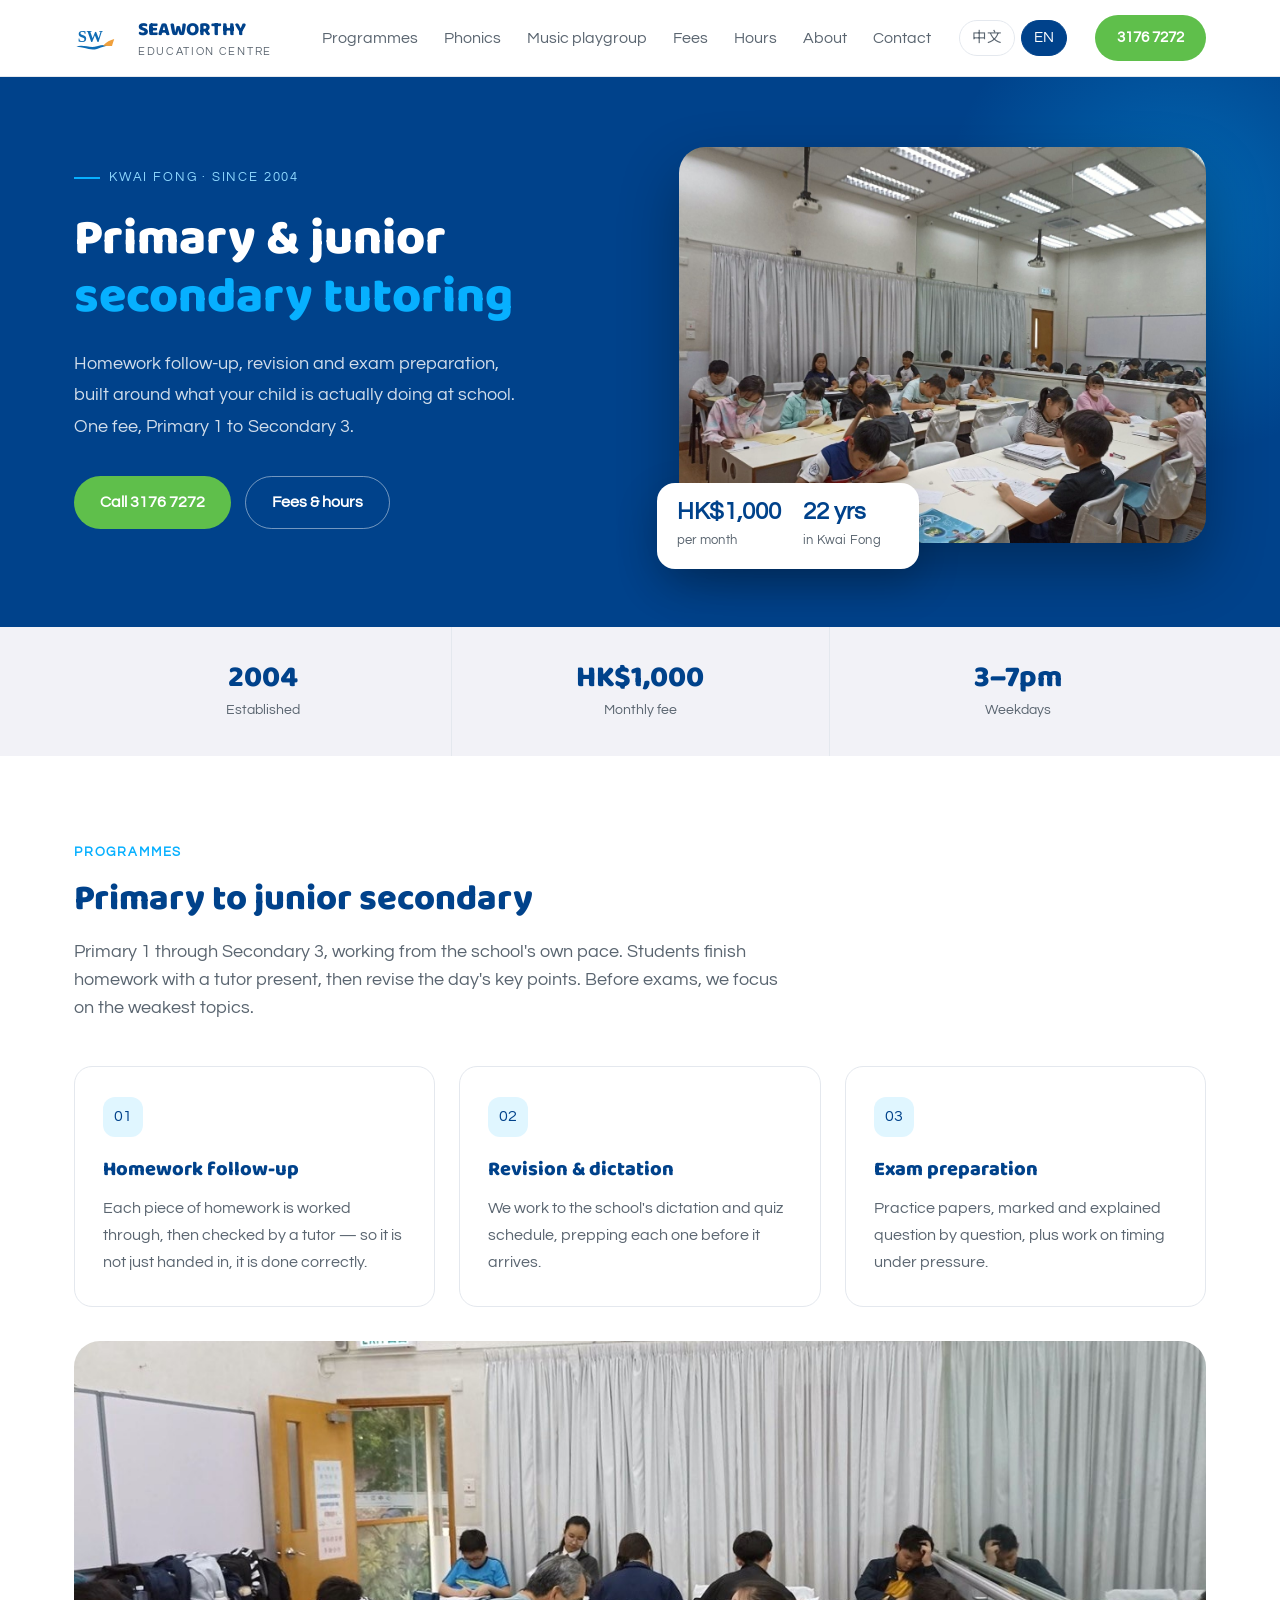
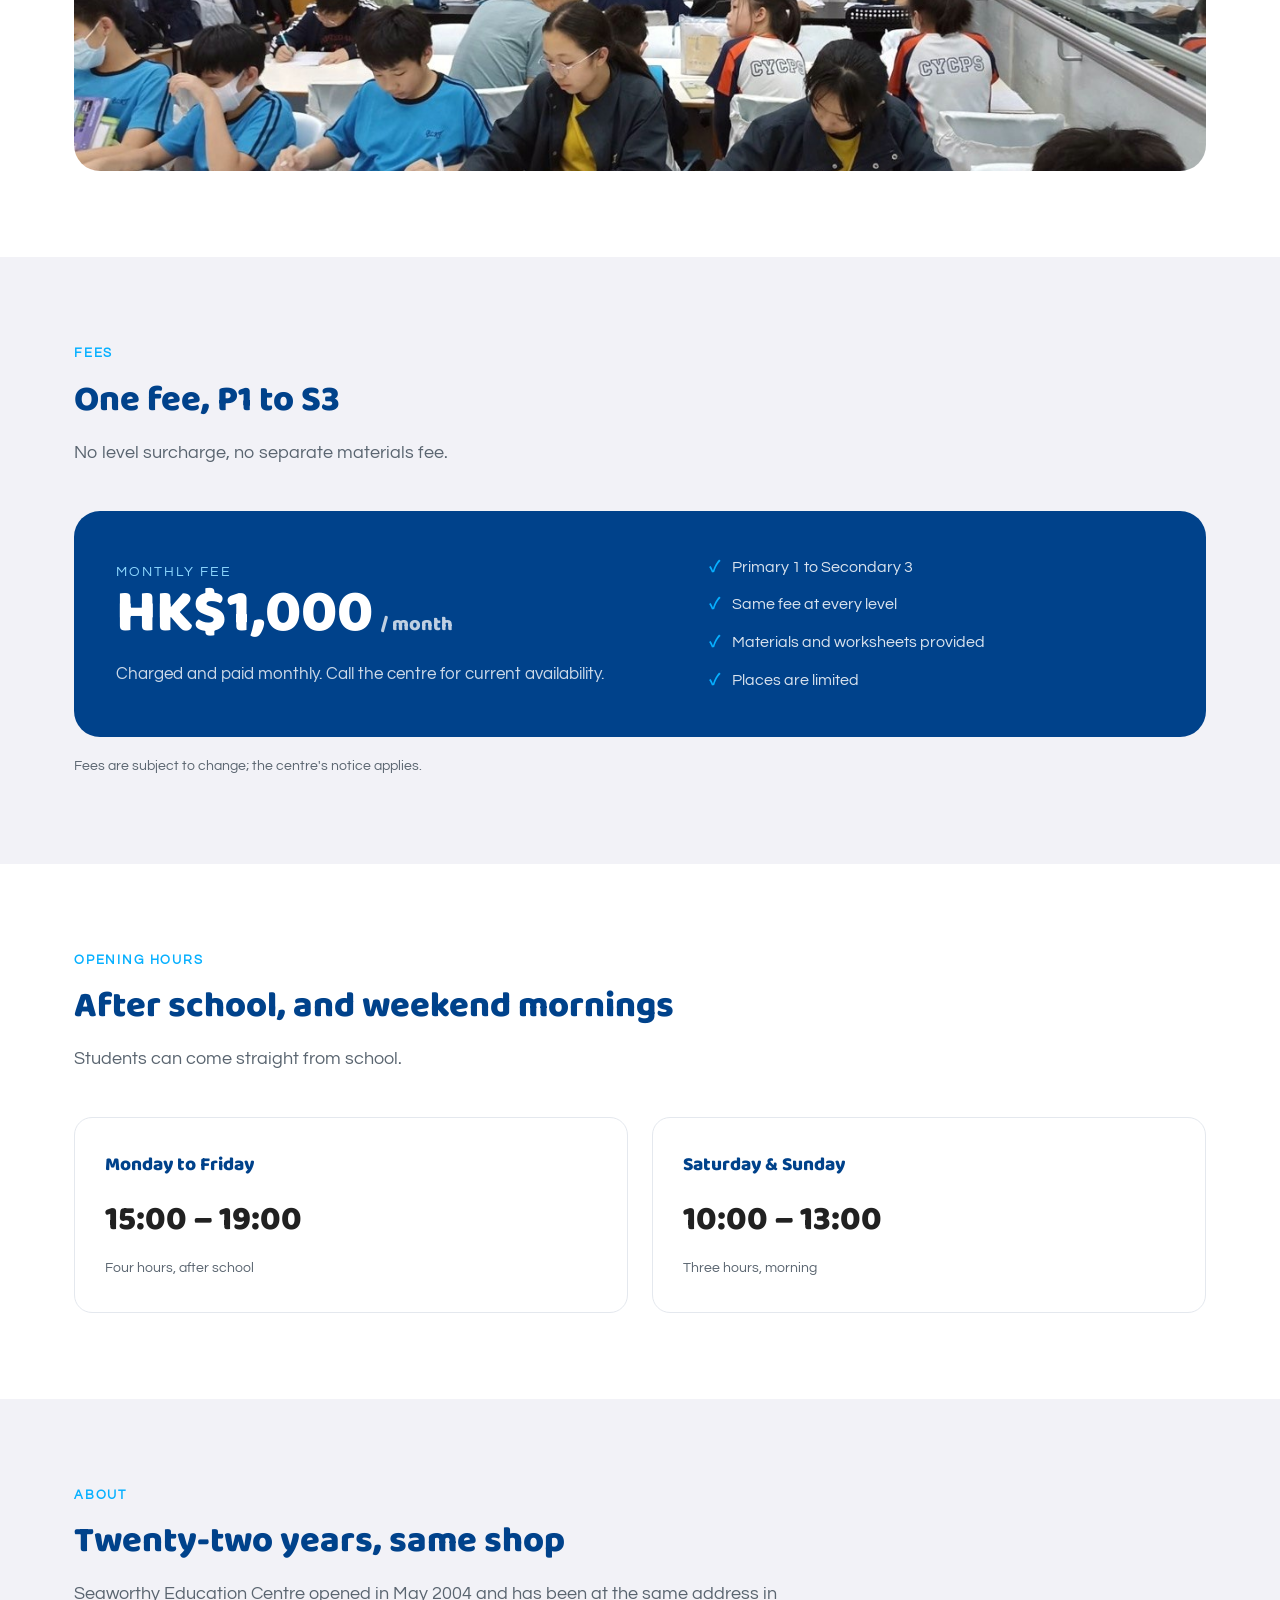
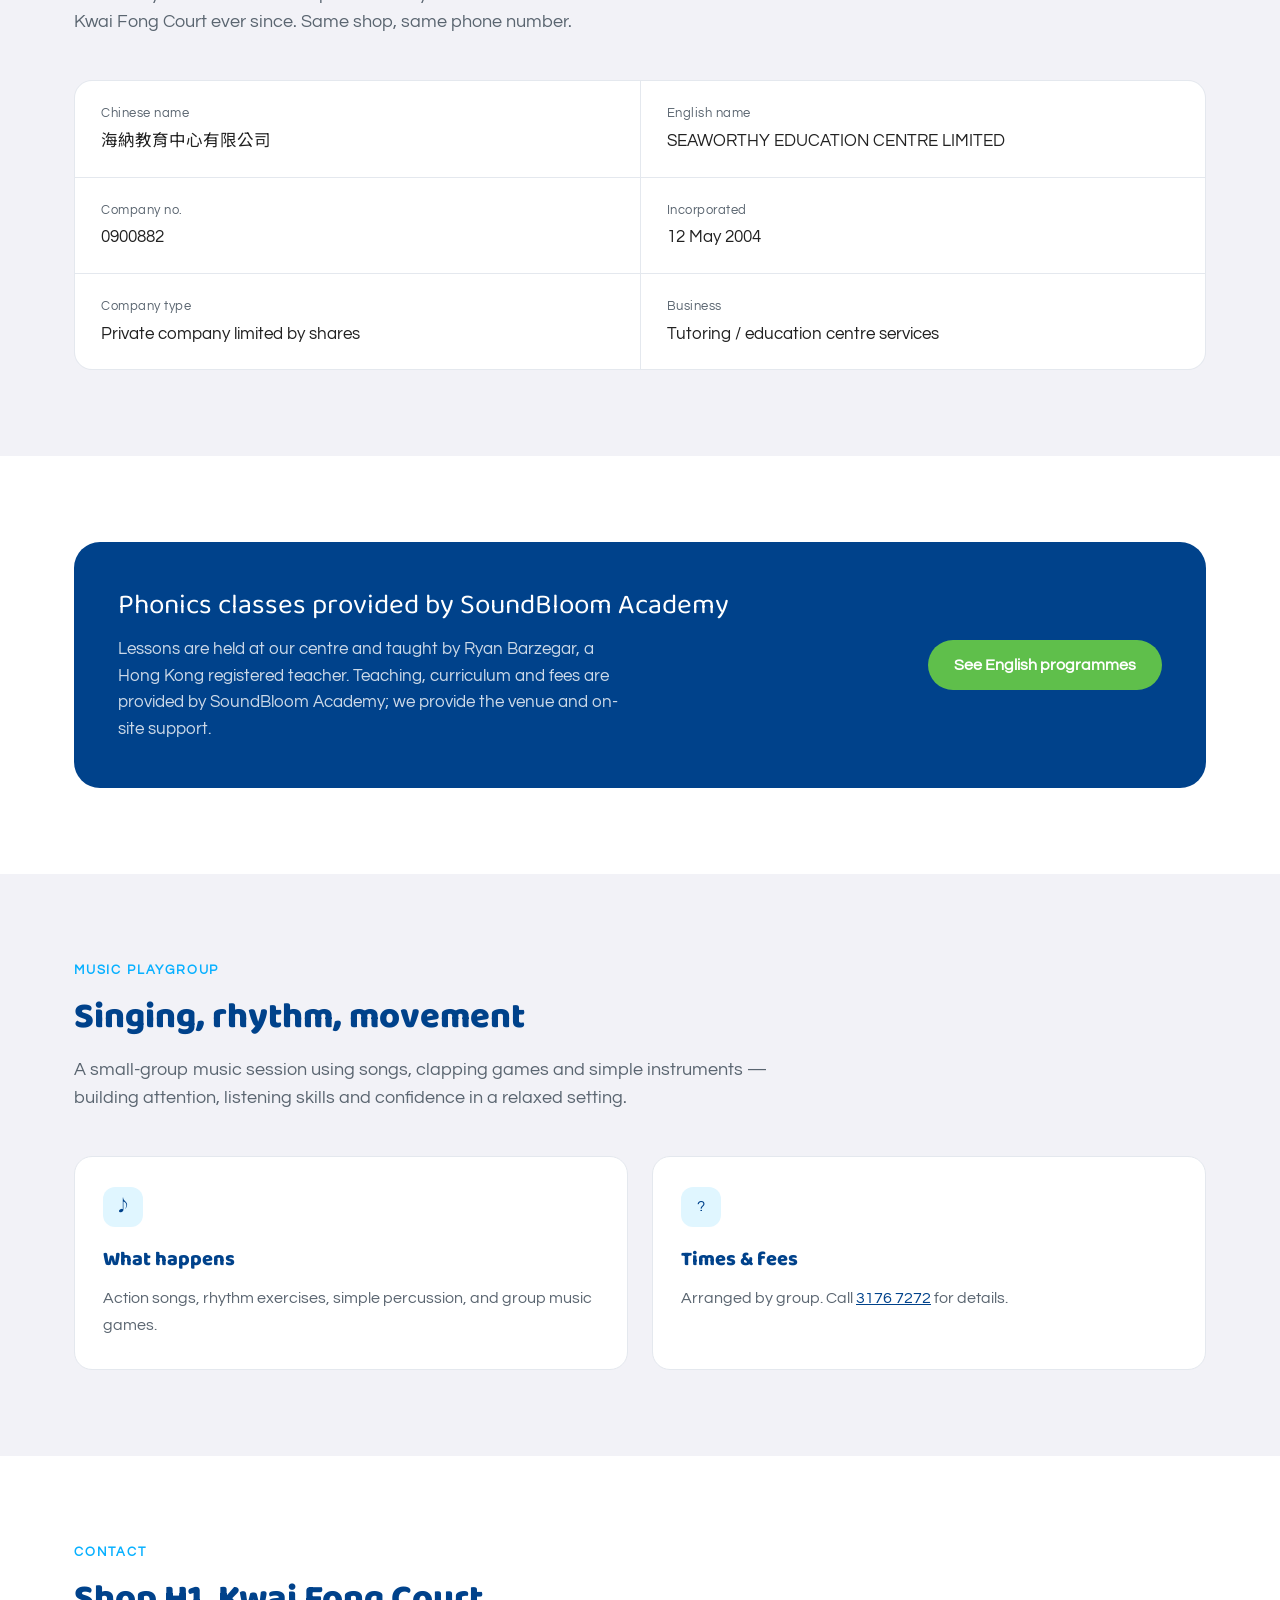
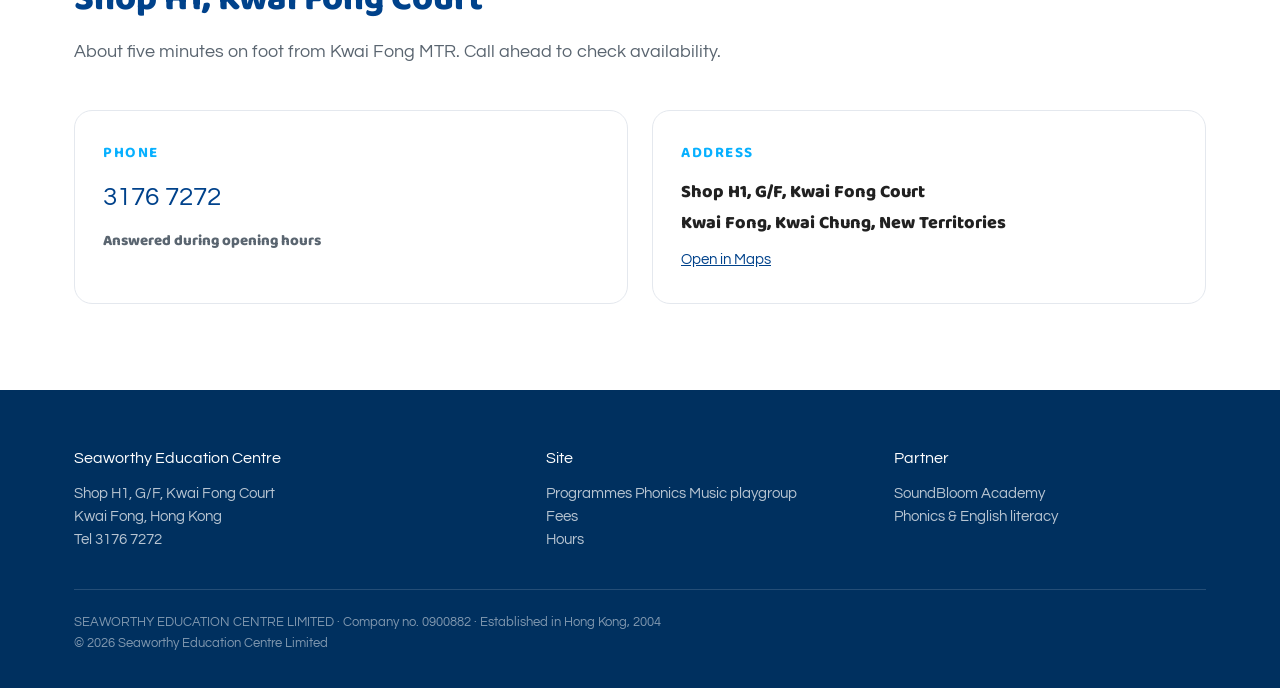
==== en/index.html @ 4f51cc04 "Add nav tabs: 英文拼音 + 音樂 Playgroup, with mobile scroll nav" ====
<!DOCTYPE html>
<html lang="en-HK">
<head>
<meta charset="utf-8">
<meta name="viewport" content="width=device-width,initial-scale=1">
<title>Seaworthy Education Centre | Primary & Junior Secondary Tutoring, Kwai Fong</title>
<meta name="description" content="Seaworthy Education Centre in Kwai Fong, established 2004. Primary to junior secondary tutoring, HK$1,000 per month. Open weekdays 3–7pm, weekends 10am–1pm. Tel 3176 7272.">
<link rel="preconnect" href="https://fonts.googleapis.com">
<link rel="preconnect" href="https://fonts.gstatic.com" crossorigin>
<link href="https://fonts.googleapis.com/css2?family=Baloo+2:wght@700;800&family=Questrial&family=Noto+Sans+TC:wght@400;500;700;900&display=swap" rel="stylesheet">
<link rel="icon" href="../assets/logo-sw.svg" type="image/svg+xml">
<link rel="stylesheet" href="../assets/style.css">
</head>
<body>

<header class="top">
  <div class="wrap">
    <a class="logo" href="index.html">
      <img class="mark-logo" src="../assets/logo-sw.svg" alt="Seaworthy SW">
      <span><b>SEAWORTHY</b><small>EDUCATION CENTRE</small></span>
    </a>
    <nav>
      <a href="#courses">Programmes</a>
      <a href="#phonics">Phonics</a>
      <a href="#music">Music playgroup</a>
      <a href="#fees">Fees</a>
      <a href="#hours">Hours</a>
      <a href="#about">About</a>
      <a href="#contact">Contact</a>
    </nav>
    <div class="lang"><a href="../index.html">中文</a><a class="on" href="index.html">EN</a></div>
    <a class="btn btn-green" href="tel:+85231767272">3176 7272</a>
  </div>
</header>

<section class="hero">
  <div class="wrap">
    <div>
      <div class="eyebrow">Kwai Fong · Since 2004</div>
      <h1>Primary &amp; junior<br><em>secondary tutoring</em></h1>
      <p class="lede">Homework follow-up, revision and exam preparation, built around what your child is actually doing at school. One fee, Primary 1 to Secondary 3.</p>
      <div class="actions">
        <a class="btn btn-green" href="tel:+85231767272">Call 3176 7272</a>
        <a class="btn btn-ghost" href="#fees">Fees &amp; hours</a>
      </div>
    </div>
    <div class="hero-media">
      <img src="../assets/classroom-hero-2026.jpg" alt="Classroom at Seaworthy Education Centre" width="2000" height="1321">
      <div class="float">
        <div><b>HK$1,000</b><span>per month</span></div>
        <div><b>22 yrs</b><span>in Kwai Fong</span></div>
      </div>
    </div>
  </div>
</section>

<div class="stats">
  <div class="wrap">
    <div class="stat"><b>2004</b><span>Established</span></div>
    <div class="stat"><b>HK$1,000</b><span>Monthly fee</span></div>
    <div class="stat"><b>3–7pm</b><span>Weekdays</span></div>
  </div>
</div>

<section id="courses">
  <div class="wrap">
    <div class="sec-head">
      <span class="kicker">Programmes</span>
      <h2>Primary to junior secondary</h2>
      <p>Primary 1 through Secondary 3, working from the school's own pace. Students finish homework with a tutor present, then revise the day's key points. Before exams, we focus on the weakest topics.</p>
    </div>
    <div class="grid-3">
      <div class="card">
        <div class="num">01</div>
        <h3>Homework follow-up</h3>
        <p>Each piece of homework is worked through, then checked by a tutor — so it is not just handed in, it is done correctly.</p>
      </div>
      <div class="card">
        <div class="num">02</div>
        <h3>Revision &amp; dictation</h3>
        <p>We work to the school's dictation and quiz schedule, prepping each one before it arrives.</p>
      </div>
      <div class="card">
        <div class="num">03</div>
        <h3>Exam preparation</h3>
        <p>Practice papers, marked and explained question by question, plus work on timing under pressure.</p>
      </div>
    </div>
    <img src="../assets/classroom-room-2026.jpg" alt="Students at work" width="1400" height="720" class="band-img">
  </div>
</section>

<section id="fees" style="background:var(--bg-soft)">
  <div class="wrap">
    <div class="sec-head">
      <span class="kicker">Fees</span>
      <h2>One fee, P1 to S3</h2>
      <p>No level surcharge, no separate materials fee.</p>
    </div>
    <div class="price-card">
      <div>
        <div style="font-size:14px;letter-spacing:.14em;text-transform:uppercase;color:#8FD9FF">Monthly fee</div>
        <div class="amount">HK$1,000<small>/ month</small></div>
        <p style="margin-top:18px;color:rgba(255,255,255,.8);font-size:16.5px">Charged and paid monthly. Call the centre for current availability.</p>
      </div>
      <ul>
        <li>Primary 1 to Secondary 3</li>
        <li>Same fee at every level</li>
        <li>Materials and worksheets provided</li>
        <li>Places are limited</li>
      </ul>
    </div>
    <p style="margin-top:18px;font-size:14px;color:var(--grey)">Fees are subject to change; the centre's notice applies.</p>
  </div>
</section>

<section id="hours">
  <div class="wrap">
    <div class="sec-head">
      <span class="kicker">Opening hours</span>
      <h2>After school, and weekend mornings</h2>
      <p>Students can come straight from school.</p>
    </div>
    <div class="grid-2">
      <div class="time-card">
        <h3>Monday to Friday</h3>
        <div class="big">15:00 – 19:00</div>
        <div class="note">Four hours, after school</div>
      </div>
      <div class="time-card">
        <h3>Saturday &amp; Sunday</h3>
        <div class="big">10:00 – 13:00</div>
        <div class="note">Three hours, morning</div>
      </div>
    </div>
  </div>
</section>

<section id="about" class="about">
  <div class="wrap">
    <div class="sec-head">
      <span class="kicker">About</span>
      <h2>Twenty-two years, same shop</h2>
      <p>Seaworthy Education Centre opened in May 2004 and has been at the same address in Kwai Fong Court ever since. Same shop, same phone number.</p>
    </div>
    <dl class="facts">
      <div class="fact"><dt>Chinese name</dt><dd>海納教育中心有限公司</dd></div>
      <div class="fact"><dt>English name</dt><dd>SEAWORTHY EDUCATION CENTRE LIMITED</dd></div>
      <div class="fact"><dt>Company no.</dt><dd>0900882</dd></div>
      <div class="fact"><dt>Incorporated</dt><dd>12 May 2004</dd></div>
      <div class="fact"><dt>Company type</dt><dd>Private company limited by shares</dd></div>
      <div class="fact"><dt>Business</dt><dd>Tutoring / education centre services</dd></div>
    </dl>
  </div>
</section>

<section id="phonics">
  <div class="wrap">
    <div class="partner">
      <div>
        <h3>Phonics classes provided by SoundBloom Academy</h3>
        <p>Lessons are held at our centre and taught by Ryan Barzegar, a Hong Kong registered teacher. Teaching, curriculum and fees are provided by SoundBloom Academy; we provide the venue and on-site support.</p>
      </div>
      <a class="btn btn-green" href="https://kamtochan22.github.io/soundbloom-site/en/" target="_blank" rel="noopener">See English programmes</a>
    </div>
  </div>
</section>

<section id="music" style="background:var(--bg-soft)">
  <div class="wrap">
    <div class="sec-head">
      <span class="kicker">Music playgroup</span>
      <h2>Singing, rhythm, movement</h2>
      <p>A small-group music session using songs, clapping games and simple instruments — building attention, listening skills and confidence in a relaxed setting.</p>
    </div>
    <div class="grid-2">
      <div class="card">
        <div class="num">♪</div>
        <h3>What happens</h3>
        <p>Action songs, rhythm exercises, simple percussion, and group music games.</p>
      </div>
      <div class="card">
        <div class="num">?</div>
        <h3>Times &amp; fees</h3>
        <p>Arranged by group. Call <a href="tel:+85231767272" style="color:var(--navy);text-decoration:underline">3176 7272</a> for details.</p>
      </div>
    </div>
  </div>
</section>

<section id="contact">
  <div class="wrap">
    <div class="sec-head">
      <span class="kicker">Contact</span>
      <h2>Shop H1, Kwai Fong Court</h2>
      <p>About five minutes on foot from Kwai Fong MTR. Call ahead to check availability.</p>
    </div>
    <div class="contact-grid">
      <div class="contact-card">
        <h3>Phone</h3>
        <a class="tel" href="tel:+85231767272">3176 7272</a>
        <p style="font-size:15px;color:var(--grey);margin-top:10px">Answered during opening hours</p>
      </div>
      <div class="contact-card">
        <h3>Address</h3>
        <p>Shop H1, G/F, Kwai Fong Court<br>Kwai Fong, Kwai Chung, New Territories</p>
        <a href="https://www.google.com/maps/search/?api=1&query=Kwai%20Fong%20Court%20Shop%20H1" target="_blank" rel="noopener" style="color:var(--navy);font-size:15px;text-decoration:underline;display:inline-block;margin-top:10px">Open in Maps</a>
      </div>
    </div>
  </div>
</section>

<footer>
  <div class="wrap">
    <div class="cols">
      <div>
        <b>Seaworthy Education Centre</b>
        Shop H1, G/F, Kwai Fong Court<br>
        Kwai Fong, Hong Kong<br>
        Tel 3176 7272
      </div>
      <div>
        <b>Site</b>
        <a href="#courses">Programmes</a>
      <a href="#phonics">Phonics</a>
      <a href="#music">Music playgroup</a><br>
        <a href="#fees">Fees</a><br>
        <a href="#hours">Hours</a>
      </div>
      <div>
        <b>Partner</b>
        <a href="https://kamtochan22.github.io/soundbloom-site/en/" target="_blank" rel="noopener">SoundBloom Academy</a><br>
        Phonics &amp; English literacy
      </div>
    </div>
    <div class="legal">
      SEAWORTHY EDUCATION CENTRE LIMITED · Company no. 0900882 · Established in Hong Kong, 2004<br>
      © 2026 Seaworthy Education Centre Limited
    </div>
  </div>
</footer>

</body>
</html>
---- assets/style.css ----
/* ===== Seaworthy Education Centre — Burlington-inspired ===== */
:root{
  --navy:#00428B;
  --navy-deep:#00305F;
  --blue:#07B0FF;
  --green:#5FBF4B;
  --green-dark:#4AA338;
  --ink:#212121;
  --grey:#5A6570;
  --line:#E4E8EE;
  --bg-soft:#F2F2F7;
  --white:#fff;
  --r:18px;
  --r-lg:26px;
  --max:1180px;
  --sans:'Questrial','Noto Sans TC',-apple-system,BlinkMacSystemFont,'PingFang HK','Microsoft JhengHei',sans-serif;
}

*{box-sizing:border-box;margin:0;padding:0}
html{scroll-behavior:smooth}
body{
  font-family:var(--sans);color:var(--ink);background:var(--white);
  -webkit-font-smoothing:antialiased;line-height:1.6;font-size:17px;
}
img{max-width:100%;height:auto;display:block}
a{color:inherit;text-decoration:none}
.wrap{max-width:var(--max);margin:0 auto;padding:0 24px}

/* ---------- header ---------- */
.top{
  position:sticky;top:0;z-index:50;background:rgba(255,255,255,.94);
  backdrop-filter:blur(10px);border-bottom:1px solid var(--line);
}
.top .wrap{display:flex;align-items:center;gap:28px;height:76px}
.logo{display:flex;align-items:center;gap:11px;font-weight:400;letter-spacing:.02em}
.logo .mark{
  width:38px;height:38px;border-radius:11px;background:var(--navy);color:#fff;
  display:grid;place-items:center;font-family:'Noto Sans TC',sans-serif;font-weight:700;font-size:20px;
}
.logo b{font-size:19px;font-family:'Questrial',sans-serif;letter-spacing:.06em;color:var(--navy);font-weight:400}
.logo small{display:block;font-size:10.5px;letter-spacing:.16em;color:var(--grey);margin-top:-2px}
nav{margin-left:auto;display:flex;gap:26px;font-size:15.5px;color:var(--grey)}
nav a:hover{color:var(--navy)}
.btn{
  display:inline-flex;align-items:center;justify-content:center;gap:9px;
  padding:13px 26px;border-radius:100px;font-size:15.5px;font-weight:700;
  border:0;cursor:pointer;transition:.18s;
}
.btn-green{background:var(--green);color:#fff}
.btn-green:hover{background:var(--green-dark)}
.btn-navy{background:var(--navy);color:#fff}
.btn-navy:hover{background:var(--navy-deep)}
.btn-ghost{background:transparent;color:#fff;border:1.5px solid rgba(255,255,255,.45)}
.btn-ghost:hover{background:rgba(255,255,255,.12)}
.top .btn{padding:11px 22px;font-size:15px}

/* ---------- hero ---------- */
.hero{background:var(--navy);color:#fff;padding:70px 0 84px;position:relative;overflow:hidden}
.hero::after{
  content:"";position:absolute;right:-160px;top:-120px;width:520px;height:520px;border-radius:50%;
  background:radial-gradient(circle,rgba(7,176,255,.35),transparent 65%);
}
.hero .wrap{display:grid;grid-template-columns:1.02fr .98fr;gap:56px;align-items:center;position:relative;z-index:1}
.eyebrow{
  display:inline-flex;align-items:center;gap:9px;font-size:13px;letter-spacing:.14em;
  text-transform:uppercase;color:#8FD9FF;margin-bottom:22px;
}
.eyebrow::before{content:"";width:26px;height:2px;background:var(--blue)}
.hero h1{font-size:52px;line-height:1.14;font-weight:400;letter-spacing:.01em}
.hero h1 em{font-style:normal;color:var(--blue)}
.hero p.lede{margin-top:22px;font-size:18px;line-height:1.75;color:rgba(255,255,255,.82);max-width:46ch}
.hero .actions{display:flex;gap:14px;margin-top:34px;flex-wrap:wrap}
.hero-media{position:relative}
.hero-media img{border-radius:var(--r-lg);box-shadow:0 26px 60px rgba(0,0,0,.32)}
.float{
  position:absolute;left:-22px;bottom:-26px;background:#fff;color:var(--ink);
  border-radius:var(--r);padding:16px 20px;box-shadow:0 16px 40px rgba(0,0,0,.22);
  display:flex;gap:22px;
}
.float div{min-width:96px}
.float b{display:block;font-size:24px;color:var(--navy);line-height:1.1}
.float span{font-size:12.5px;color:var(--grey);letter-spacing:.02em}

/* ---------- stats ---------- */
.stats{background:var(--bg-soft)}
.stats .wrap{display:grid;grid-template-columns:repeat(3,1fr);gap:0;background:transparent}
.stat{background:transparent;padding:34px 26px;text-align:center;border-left:1px solid var(--line)}
.stat:first-child{border-left:0}
.stat b{display:block;font-size:30px;color:var(--navy);line-height:1.15}
.stat span{display:block;font-size:14px;color:var(--grey);margin-top:4px}

/* ---------- sections ---------- */
section{padding:86px 0}
.sec-head{max-width:720px;margin-bottom:44px}
.sec-head .kicker{
  font-size:13px;letter-spacing:.14em;text-transform:uppercase;color:var(--blue);
  display:block;margin-bottom:14px;font-weight:700;
}
.sec-head h2{font-size:38px;line-height:1.2;font-weight:400;color:var(--navy);letter-spacing:.01em}
.sec-head p{margin-top:16px;color:var(--grey);font-size:17.5px}

.grid-3{display:grid;grid-template-columns:repeat(3,1fr);gap:24px}
.grid-2{display:grid;grid-template-columns:repeat(2,1fr);gap:24px}
.card{
  background:#fff;border:1px solid var(--line);border-radius:var(--r);padding:30px 28px;
  transition:.2s;
}
.card:hover{box-shadow:0 16px 40px rgba(0,66,139,.09);transform:translateY(-2px)}
.card h3{font-size:20px;color:var(--navy);font-weight:400;margin-bottom:10px}
.card p{color:var(--grey);font-size:16px;line-height:1.7}
.card .num{
  width:40px;height:40px;border-radius:12px;background:rgba(7,176,255,.12);color:var(--navy);
  display:grid;place-items:center;font-size:16px;margin-bottom:16px;
}

/* pricing */
.price-card{
  background:var(--navy);color:#fff;border-radius:var(--r-lg);padding:44px 42px;
  display:grid;grid-template-columns:1.1fr .9fr;gap:36px;align-items:center;
}
.price-card .amount{font-size:64px;line-height:1;color:#fff}
.price-card .amount small{font-size:20px;opacity:.75;margin-left:8px}
.price-card ul{list-style:none;display:grid;gap:12px;font-size:16px;color:rgba(255,255,255,.86)}
.price-card li{display:flex;gap:11px;align-items:flex-start}
.price-card li::before{content:"✓";color:var(--blue);font-weight:700}

/* timetable */
.time-card{background:#fff;border:1px solid var(--line);border-radius:var(--r);padding:32px 30px}
.time-card h3{font-size:19px;color:var(--navy);font-weight:400;margin-bottom:6px}
.time-card .big{font-size:34px;color:var(--ink);margin-top:12px;letter-spacing:.01em}
.time-card .note{font-size:14px;color:var(--grey);margin-top:10px}

/* about */
.about{background:var(--bg-soft)}
.facts{display:grid;grid-template-columns:repeat(2,1fr);gap:1px;background:var(--line);border:1px solid var(--line);border-radius:var(--r);overflow:hidden;margin-top:34px}
.fact{background:#fff;padding:22px 26px}
.fact dt{font-size:13px;color:var(--grey);letter-spacing:.04em}
.fact dd{font-size:16.5px;color:var(--ink);margin-top:4px}

/* partner */
.partner{background:var(--navy);color:#fff;border-radius:var(--r-lg);padding:46px 44px;display:grid;grid-template-columns:1fr auto;gap:32px;align-items:center}
.partner h3{font-size:28px;font-weight:400;line-height:1.3}
.partner p{margin-top:12px;color:rgba(255,255,255,.8);max-width:56ch;font-size:16.5px}

/* contact */
.contact-grid{display:grid;grid-template-columns:1fr 1fr;gap:24px;margin-top:36px}
.contact-card{border:1px solid var(--line);border-radius:var(--r);padding:30px 28px}
.contact-card h3{font-size:15px;letter-spacing:.1em;text-transform:uppercase;color:var(--blue);margin-bottom:12px;font-weight:700}
.contact-card p{font-size:18px;line-height:1.7}
.contact-card a.tel{font-size:26px;color:var(--navy)}

/* footer */
footer{background:var(--navy-deep);color:rgba(255,255,255,.72);padding:56px 0 34px;font-size:14.5px}
footer .cols{display:grid;grid-template-columns:1.4fr 1fr 1fr;gap:36px}
footer b{display:block;color:#fff;font-weight:400;font-size:16px;margin-bottom:10px}
footer a:hover{color:#fff}
footer .legal{margin-top:38px;padding-top:22px;border-top:1px solid rgba(255,255,255,.14);font-size:13px;color:rgba(255,255,255,.5)}

/* lang switch */
.lang{display:flex;gap:6px;align-items:center;font-size:14.5px;color:var(--grey)}
.lang a{padding:5px 12px;border-radius:100px;border:1px solid var(--line)}
.lang a.on{background:var(--navy);color:#fff;border-color:var(--navy)}

/* ---------- responsive ---------- */
@media(max-width:960px){
  .hero{padding:46px 0 44px}
  .hero .wrap{grid-template-columns:1fr;gap:36px}
  .hero h1{font-size:40px}
  .grid-3,.grid-2,.contact-grid{grid-template-columns:1fr}
  .price-card{grid-template-columns:1fr;padding:34px 28px}
  .stats .wrap{grid-template-columns:1fr}
  .partner{grid-template-columns:1fr}
  footer .cols{grid-template-columns:1fr}
  nav{display:flex;order:5;margin-left:0;width:100%;overflow-x:auto;gap:18px;font-size:14.5px;padding:2px 0 8px;scrollbar-width:none}
  nav::-webkit-scrollbar{display:none}
  nav a{white-space:nowrap}
  .top .wrap{height:auto;padding:14px 24px;gap:12px;flex-wrap:wrap}
  .float{position:static;margin-top:16px;justify-content:space-around}
  section{padding:58px 0}
  .sec-head h2{font-size:30px}
  .price-card .amount{font-size:48px}
}

.band-img{width:100%;height:clamp(240px,36vw,430px);object-fit:cover;border-radius:26px;margin-top:34px}

/* Chinese headings: same stack as the SoundBloom Chinese site */
h1,h2,h3,.sec-head h2,.card h3,.time-card h3,.band b,
.hero h1,.stat b,.price-card .amount,.time-card .big,.contact-card p,.logo b{
  font-family:'Baloo 2','Noto Sans TC',sans-serif;
  font-weight:800;
  letter-spacing:0;
}
.hero h1{font-size:50px;line-height:1.16}
.sec-head h2{font-size:36px;line-height:1.25}
.price-card .amount{font-size:60px}

/* SW mark */
.mark-logo{width:52px;height:auto;display:block;transform:translateY(1px)}
.logo{gap:12px}
@media(max-width:960px){.mark-logo{width:40px}}

section[id]{scroll-margin-top:92px}
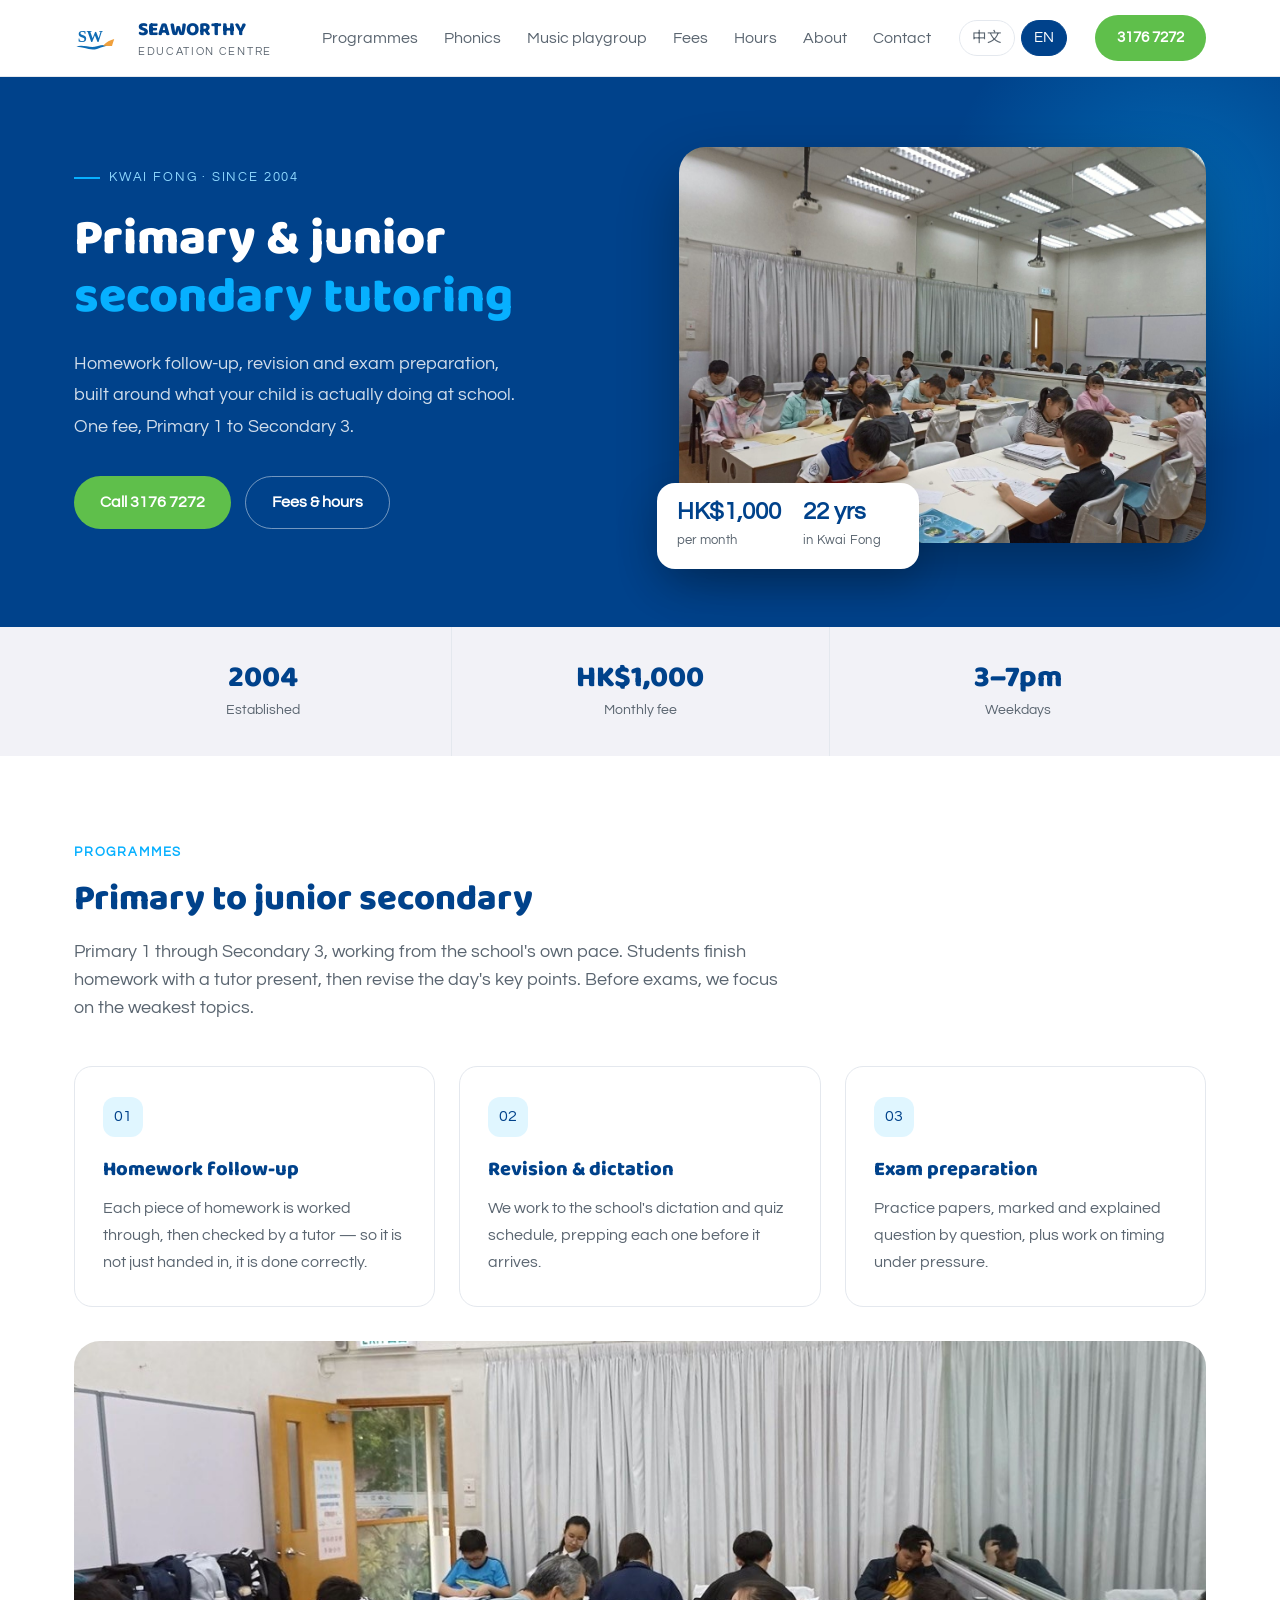
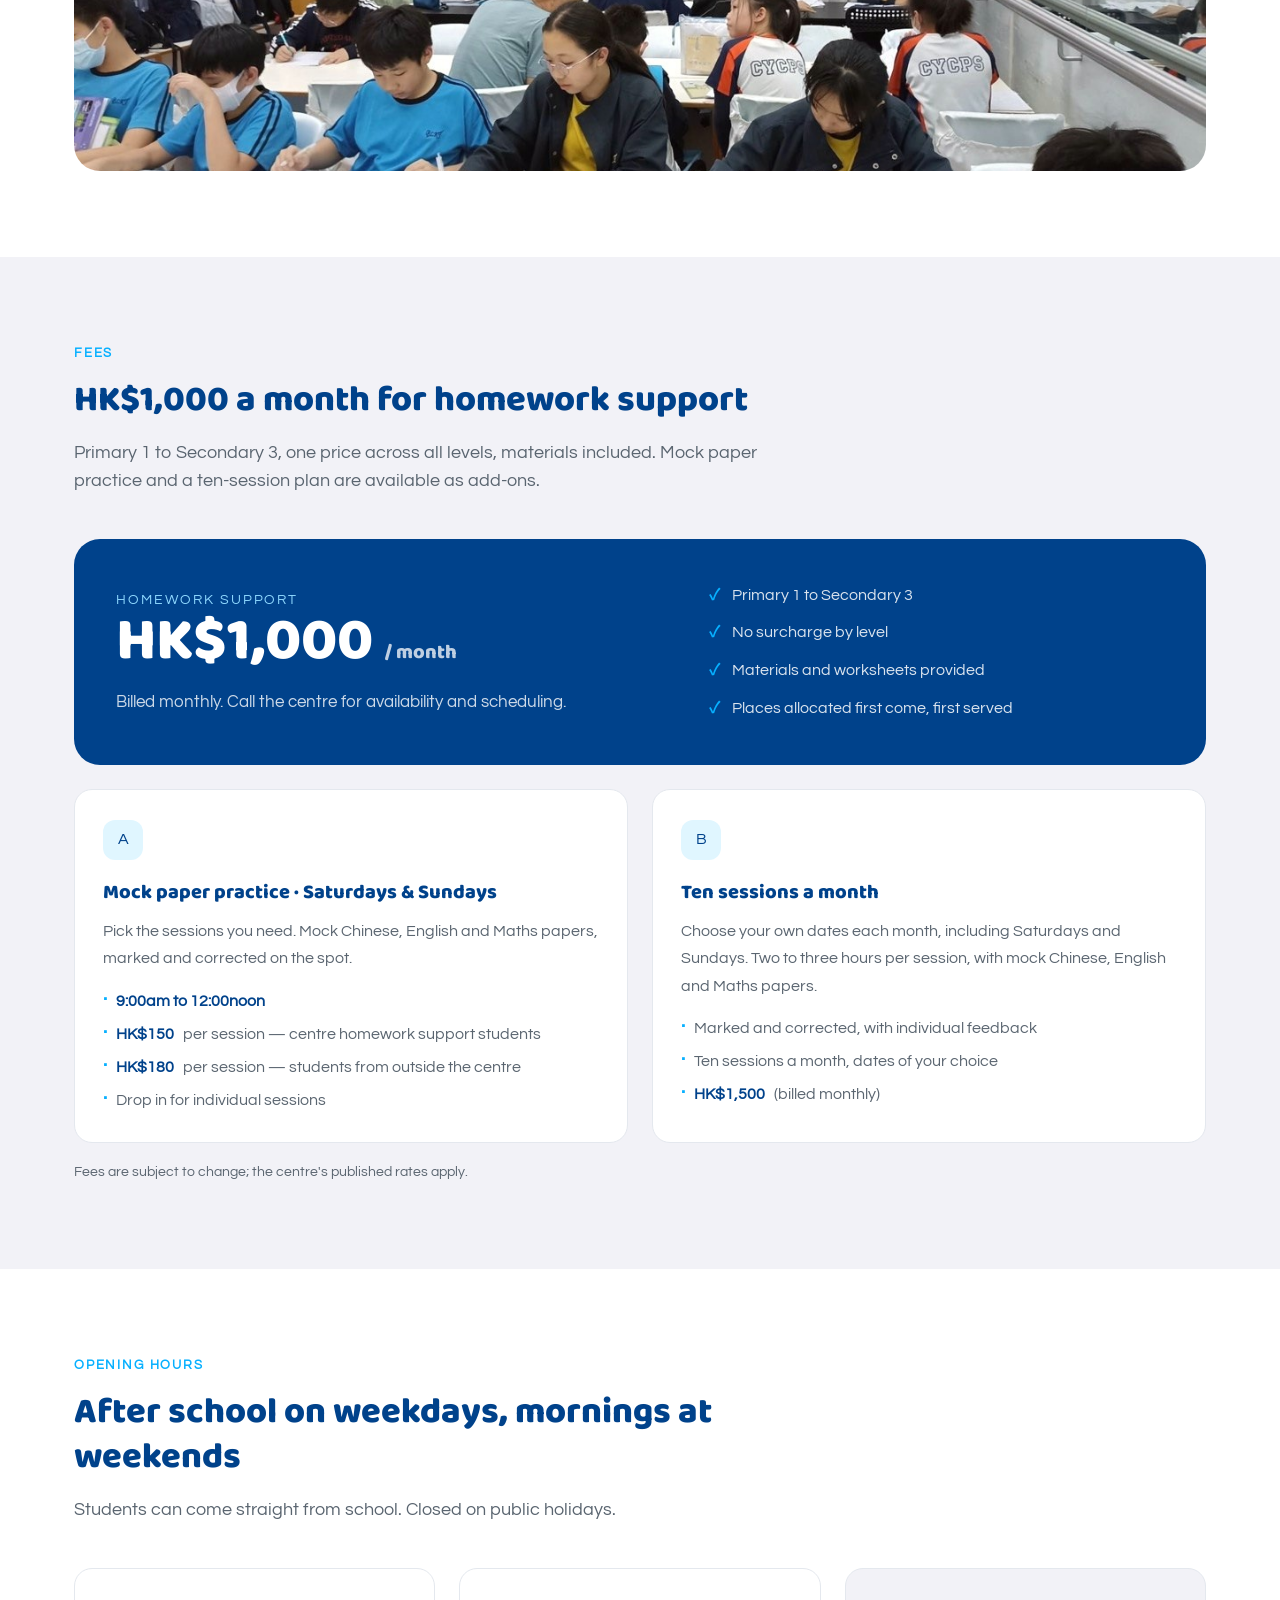
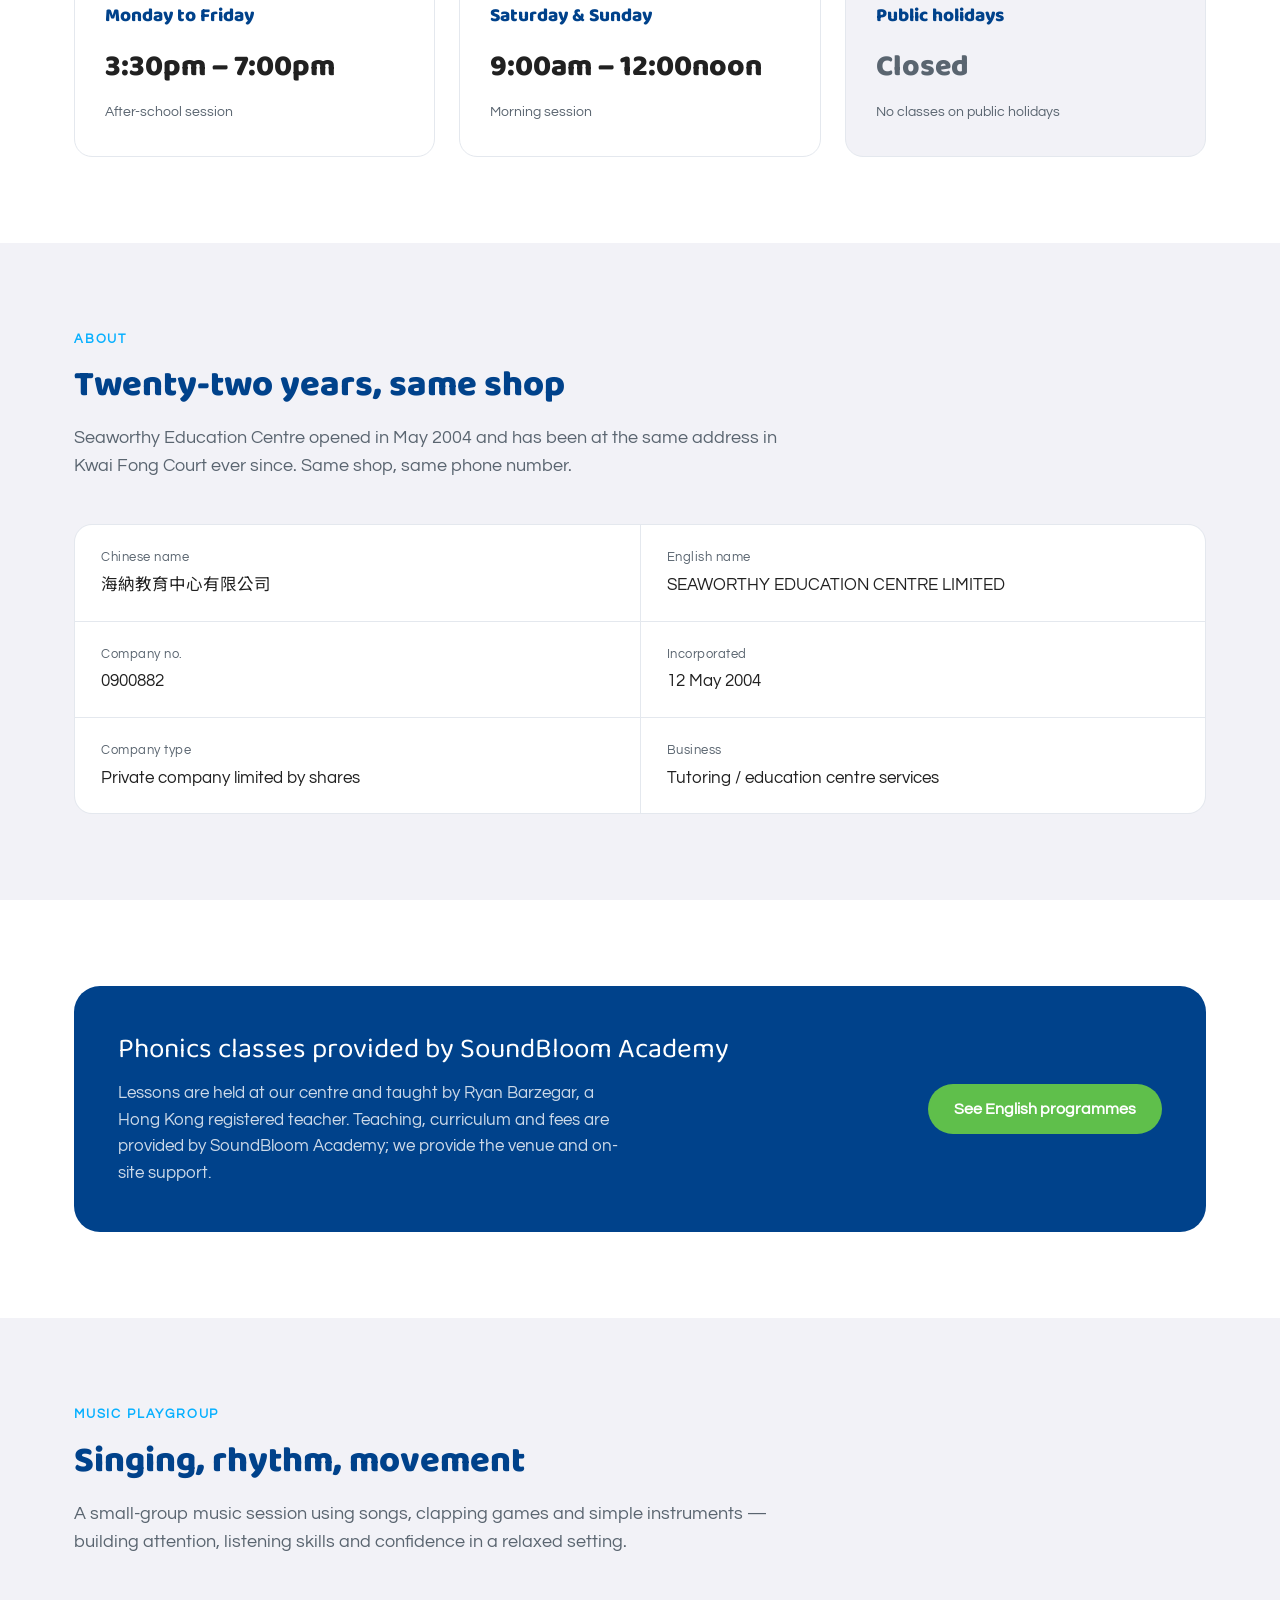
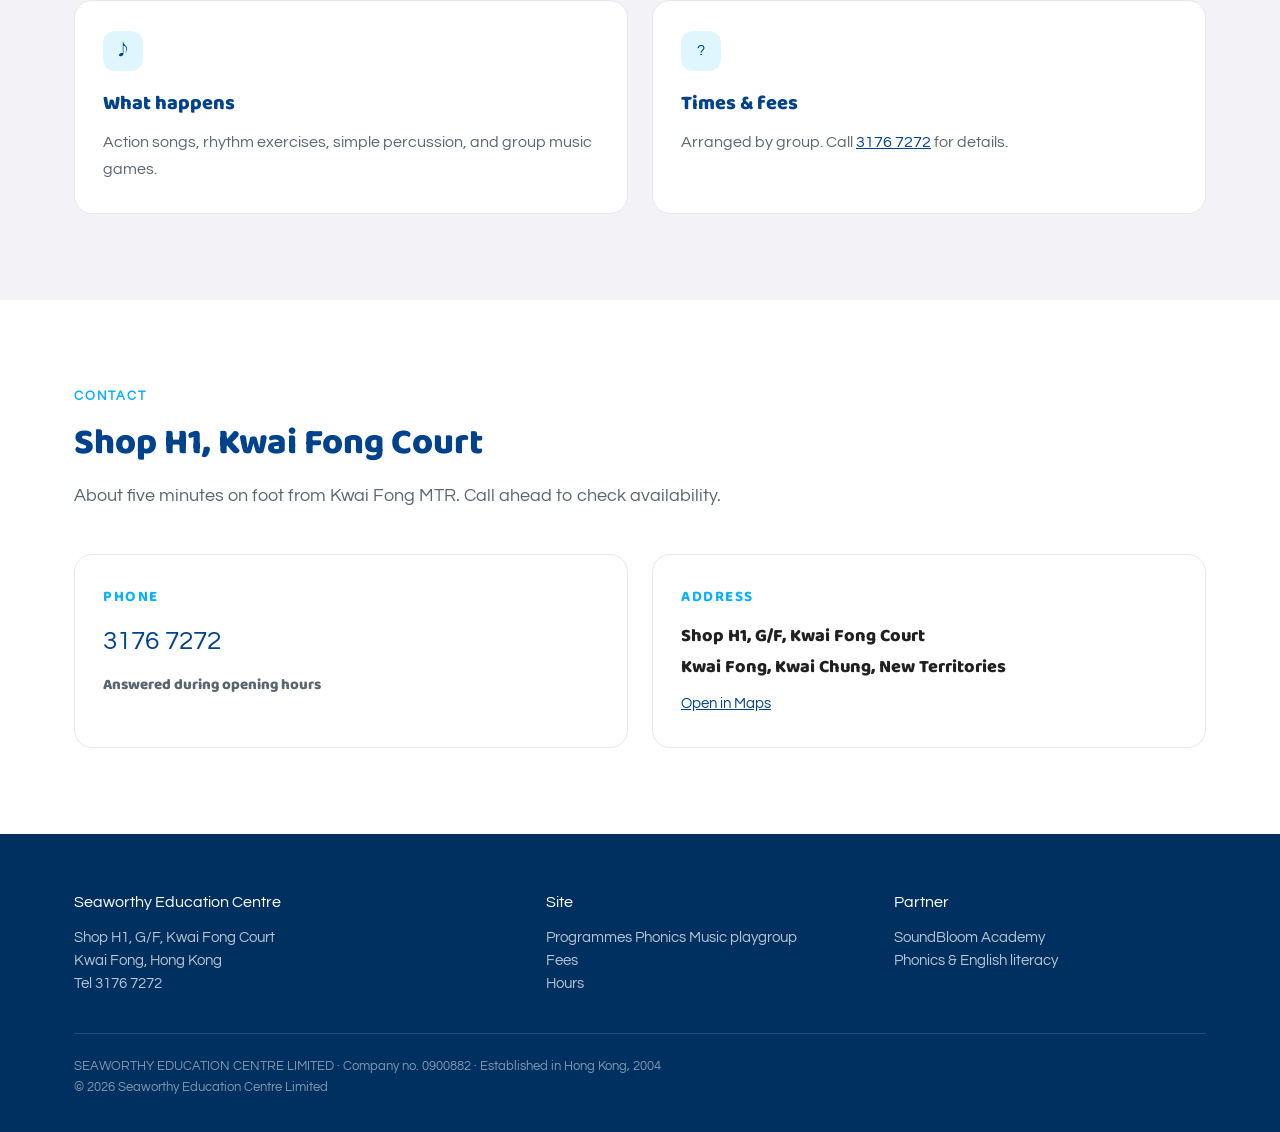
==== commit 0024c90c: "Update Seaworthy: new opening hours + mock paper and ten-session fees" ====
--- a/en/index.html
+++ b/en/index.html
@@ -94,23 +94,49 @@
   <div class="wrap">
     <div class="sec-head">
       <span class="kicker">Fees</span>
-      <h2>One fee, P1 to S3</h2>
-      <p>No level surcharge, no separate materials fee.</p>
-    </div>
+      <h2>HK$1,000 a month for homework support</h2>
+      <p>Primary 1 to Secondary 3, one price across all levels, materials included. Mock paper practice and a ten-session plan are available as add-ons.</p>
+    </div>
+
     <div class="price-card">
       <div>
-        <div style="font-size:14px;letter-spacing:.14em;text-transform:uppercase;color:#8FD9FF">Monthly fee</div>
-        <div class="amount">HK$1,000<small>/ month</small></div>
-        <p style="margin-top:18px;color:rgba(255,255,255,.8);font-size:16.5px">Charged and paid monthly. Call the centre for current availability.</p>
+        <div style="font-size:14px;letter-spacing:.14em;text-transform:uppercase;color:#8FD9FF">Homework support</div>
+        <div class="amount">HK$1,000<small> / month</small></div>
+        <p style="margin-top:18px;color:rgba(255,255,255,.8);font-size:16.5px">Billed monthly. Call the centre for availability and scheduling.</p>
       </div>
       <ul>
         <li>Primary 1 to Secondary 3</li>
-        <li>Same fee at every level</li>
+        <li>No surcharge by level</li>
         <li>Materials and worksheets provided</li>
-        <li>Places are limited</li>
+        <li>Places allocated first come, first served</li>
       </ul>
     </div>
-    <p style="margin-top:18px;font-size:14px;color:var(--grey)">Fees are subject to change; the centre's notice applies.</p>
+
+    <div class="grid-2" style="margin-top:24px">
+      <div class="card">
+        <div class="num">A</div>
+        <h3>Mock paper practice · Saturdays &amp; Sundays</h3>
+        <p>Pick the sessions you need. Mock Chinese, English and Maths papers, marked and corrected on the spot.</p>
+        <ul class="fee-list">
+          <li><b>9:00am to 12:00noon</b></li>
+          <li><b>HK$150</b> per session — centre homework support students</li>
+          <li><b>HK$180</b> per session — students from outside the centre</li>
+          <li>Drop in for individual sessions</li>
+        </ul>
+      </div>
+      <div class="card">
+        <div class="num">B</div>
+        <h3>Ten sessions a month</h3>
+        <p>Choose your own dates each month, including Saturdays and Sundays. Two to three hours per session, with mock Chinese, English and Maths papers.</p>
+        <ul class="fee-list">
+          <li>Marked and corrected, with individual feedback</li>
+          <li>Ten sessions a month, dates of your choice</li>
+          <li><b>HK$1,500</b> (billed monthly)</li>
+        </ul>
+      </div>
+    </div>
+
+    <p style="margin-top:18px;font-size:14px;color:var(--grey)">Fees are subject to change; the centre's published rates apply.</p>
   </div>
 </section>
 
@@ -118,19 +144,24 @@
   <div class="wrap">
     <div class="sec-head">
       <span class="kicker">Opening hours</span>
-      <h2>After school, and weekend mornings</h2>
-      <p>Students can come straight from school.</p>
-    </div>
-    <div class="grid-2">
+      <h2>After school on weekdays, mornings at weekends</h2>
+      <p>Students can come straight from school. Closed on public holidays.</p>
+    </div>
+    <div class="grid-3">
       <div class="time-card">
         <h3>Monday to Friday</h3>
-        <div class="big">15:00 – 19:00</div>
-        <div class="note">Four hours, after school</div>
+        <div class="big">3:30pm – 7:00pm</div>
+        <div class="note">After-school session</div>
       </div>
       <div class="time-card">
         <h3>Saturday &amp; Sunday</h3>
-        <div class="big">10:00 – 13:00</div>
-        <div class="note">Three hours, morning</div>
+        <div class="big">9:00am – 12:00noon</div>
+        <div class="note">Morning session</div>
+      </div>
+      <div class="time-card is-closed">
+        <h3>Public holidays</h3>
+        <div class="big">Closed</div>
+        <div class="note">No classes on public holidays</div>
       </div>
     </div>
   </div>
--- a/assets/style.css
+++ b/assets/style.css
@@ -200,3 +200,16 @@
 @media(max-width:960px){.mark-logo{width:40px}}
 
 section[id]{scroll-margin-top:92px}
+
+/* fee add-on cards */
+.fee-list{list-style:none;display:grid;gap:9px;margin-top:16px;font-size:15.5px;color:var(--grey)}
+.fee-list li{display:flex;gap:9px;align-items:flex-start;line-height:1.55}
+.fee-list li::before{content:"·";color:var(--blue);font-weight:800;font-size:20px;line-height:1}
+.fee-list b{color:var(--navy);font-weight:700}
+.time-card.is-closed{background:var(--bg-soft)}
+.time-card.is-closed .big{color:var(--grey)}
+@media(max-width:960px){.grid-3{grid-template-columns:1fr}}
+
+/* keep the hours on one line */
+.time-card .big{font-size:30px;white-space:nowrap}
+@media(max-width:1100px){.time-card .big{font-size:26px}}
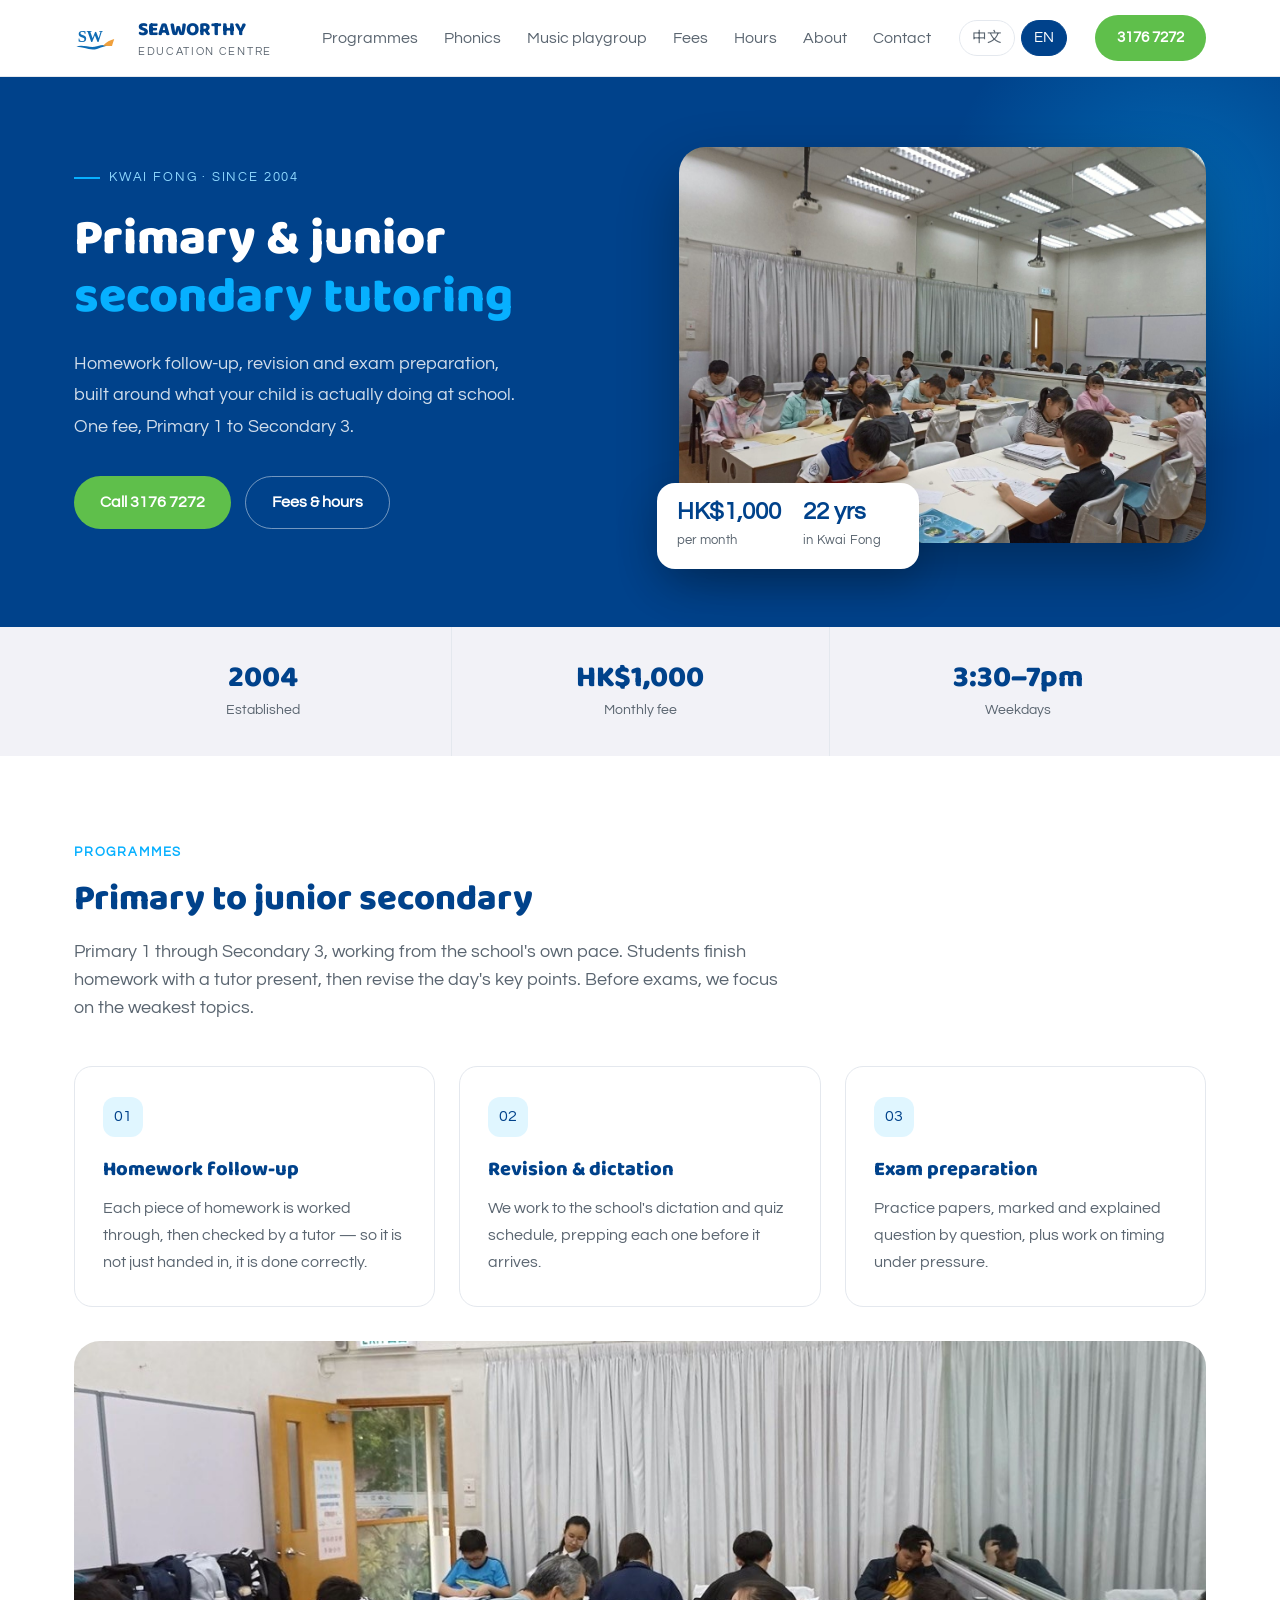
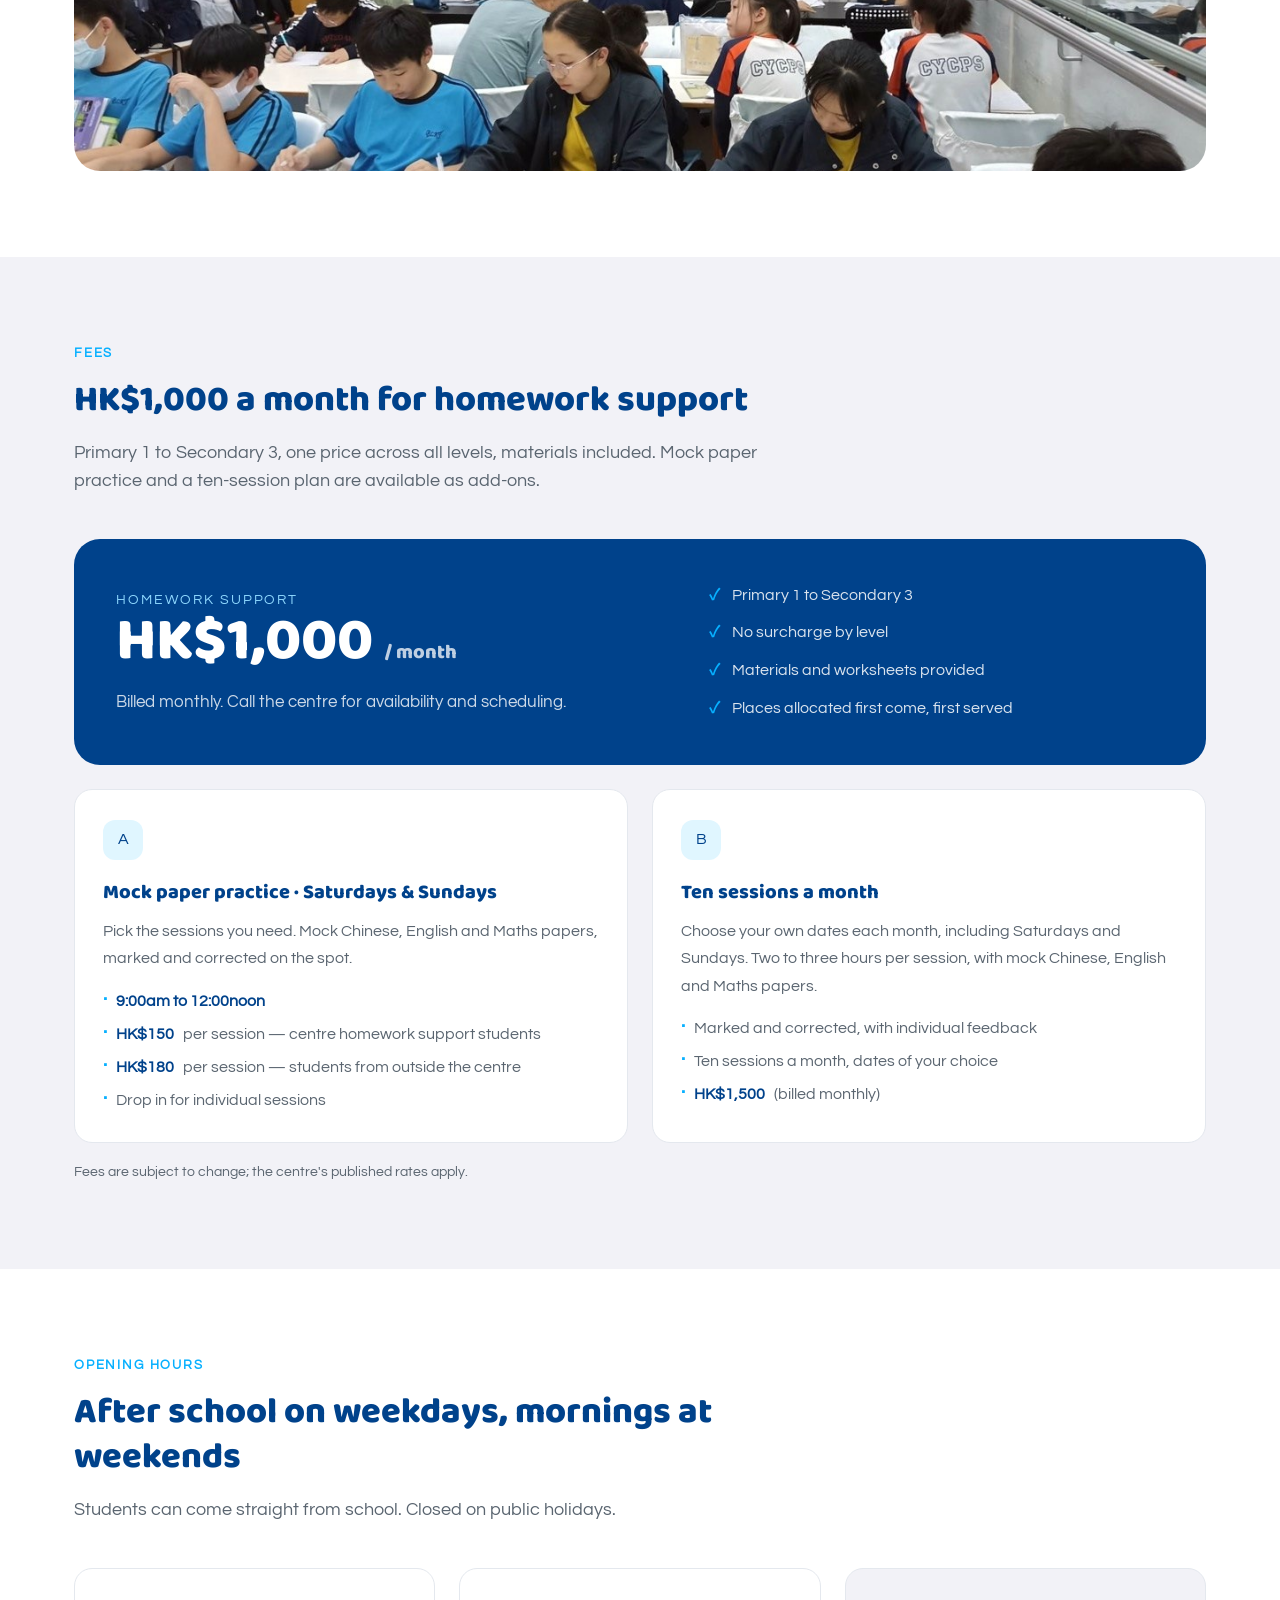
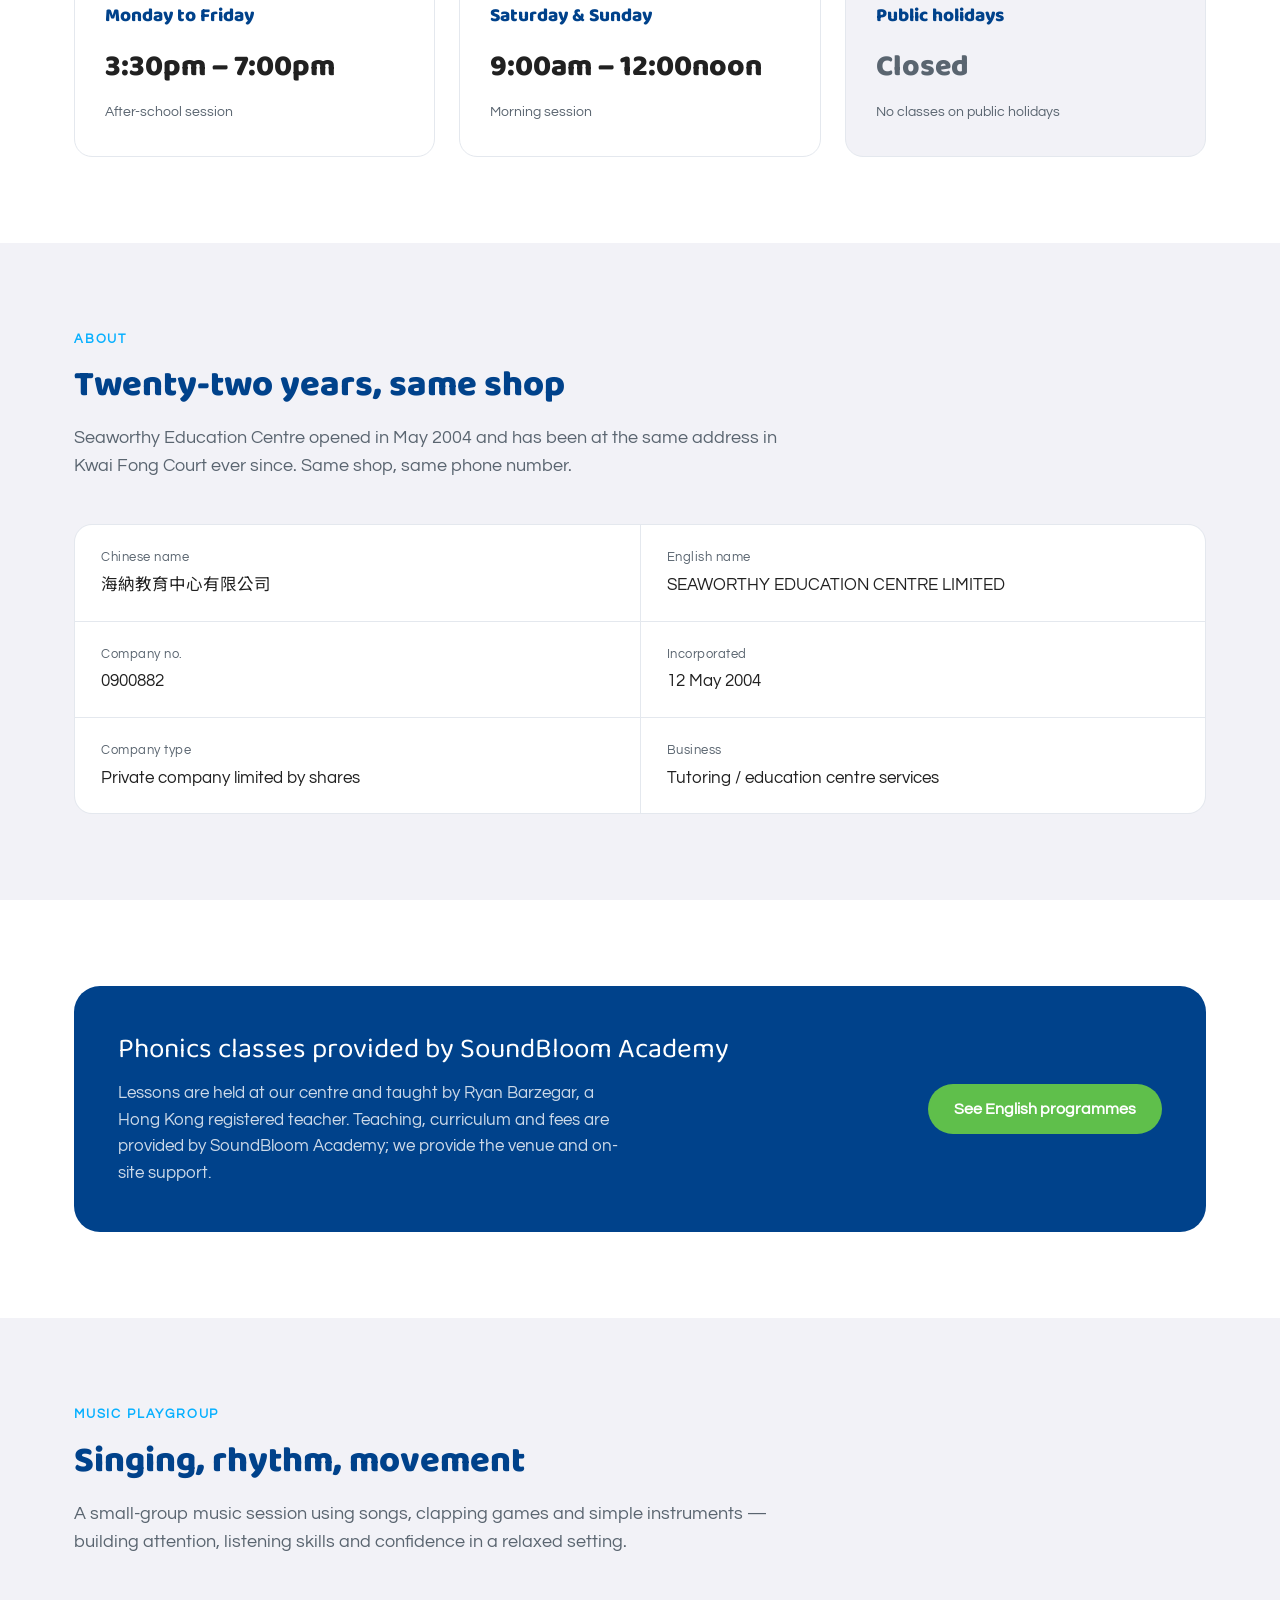
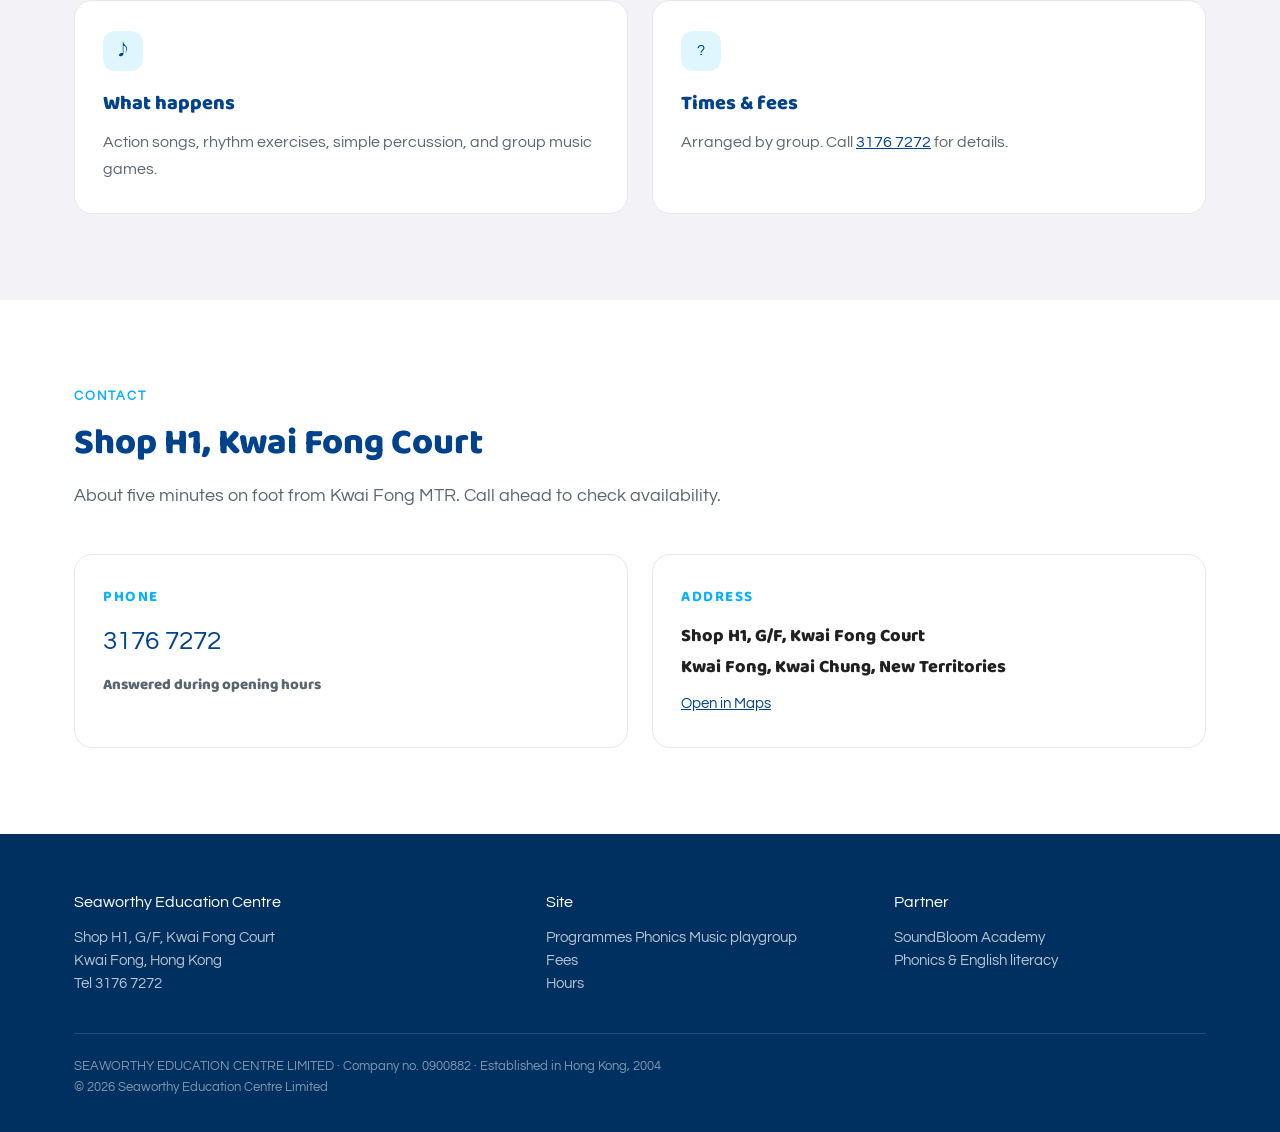
==== commit 2605a908: "Fix EN meta description and stat to new hours" ====
--- a/en/index.html
+++ b/en/index.html
@@ -4,7 +4,7 @@
 <meta charset="utf-8">
 <meta name="viewport" content="width=device-width,initial-scale=1">
 <title>Seaworthy Education Centre | Primary & Junior Secondary Tutoring, Kwai Fong</title>
-<meta name="description" content="Seaworthy Education Centre in Kwai Fong, established 2004. Primary to junior secondary tutoring, HK$1,000 per month. Open weekdays 3–7pm, weekends 10am–1pm. Tel 3176 7272.">
+<meta name="description" content="Seaworthy Education Centre in Kwai Fong, established 2004. Primary to junior secondary tutoring, HK$1,000 per month. Open weekdays 3:30–7pm, weekends 9am–12noon. Closed on public holidays. Tel 3176 7272.">
 <link rel="preconnect" href="https://fonts.googleapis.com">
 <link rel="preconnect" href="https://fonts.gstatic.com" crossorigin>
 <link href="https://fonts.googleapis.com/css2?family=Baloo+2:wght@700;800&family=Questrial&family=Noto+Sans+TC:wght@400;500;700;900&display=swap" rel="stylesheet">
@@ -58,7 +58,7 @@
   <div class="wrap">
     <div class="stat"><b>2004</b><span>Established</span></div>
     <div class="stat"><b>HK$1,000</b><span>Monthly fee</span></div>
-    <div class="stat"><b>3–7pm</b><span>Weekdays</span></div>
+    <div class="stat"><b>3:30–7pm</b><span>Weekdays</span></div>
   </div>
 </div>
 
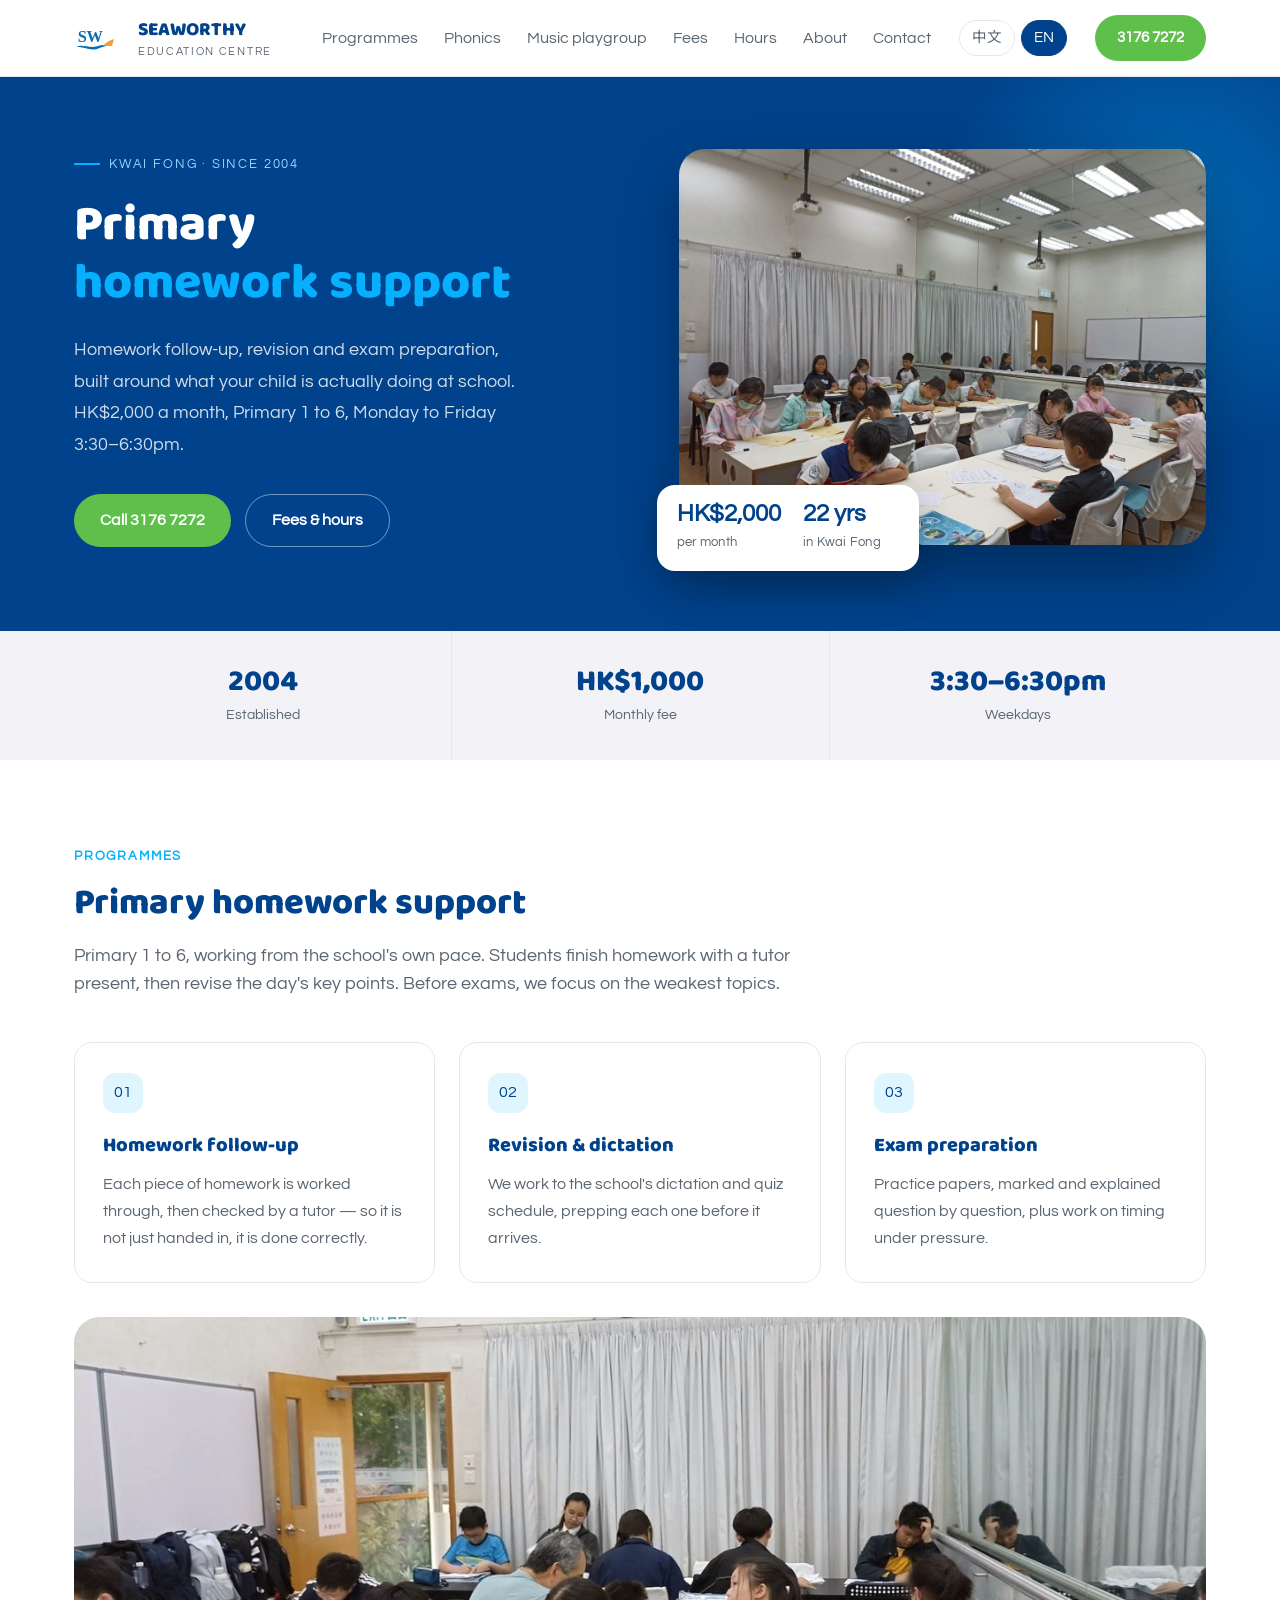
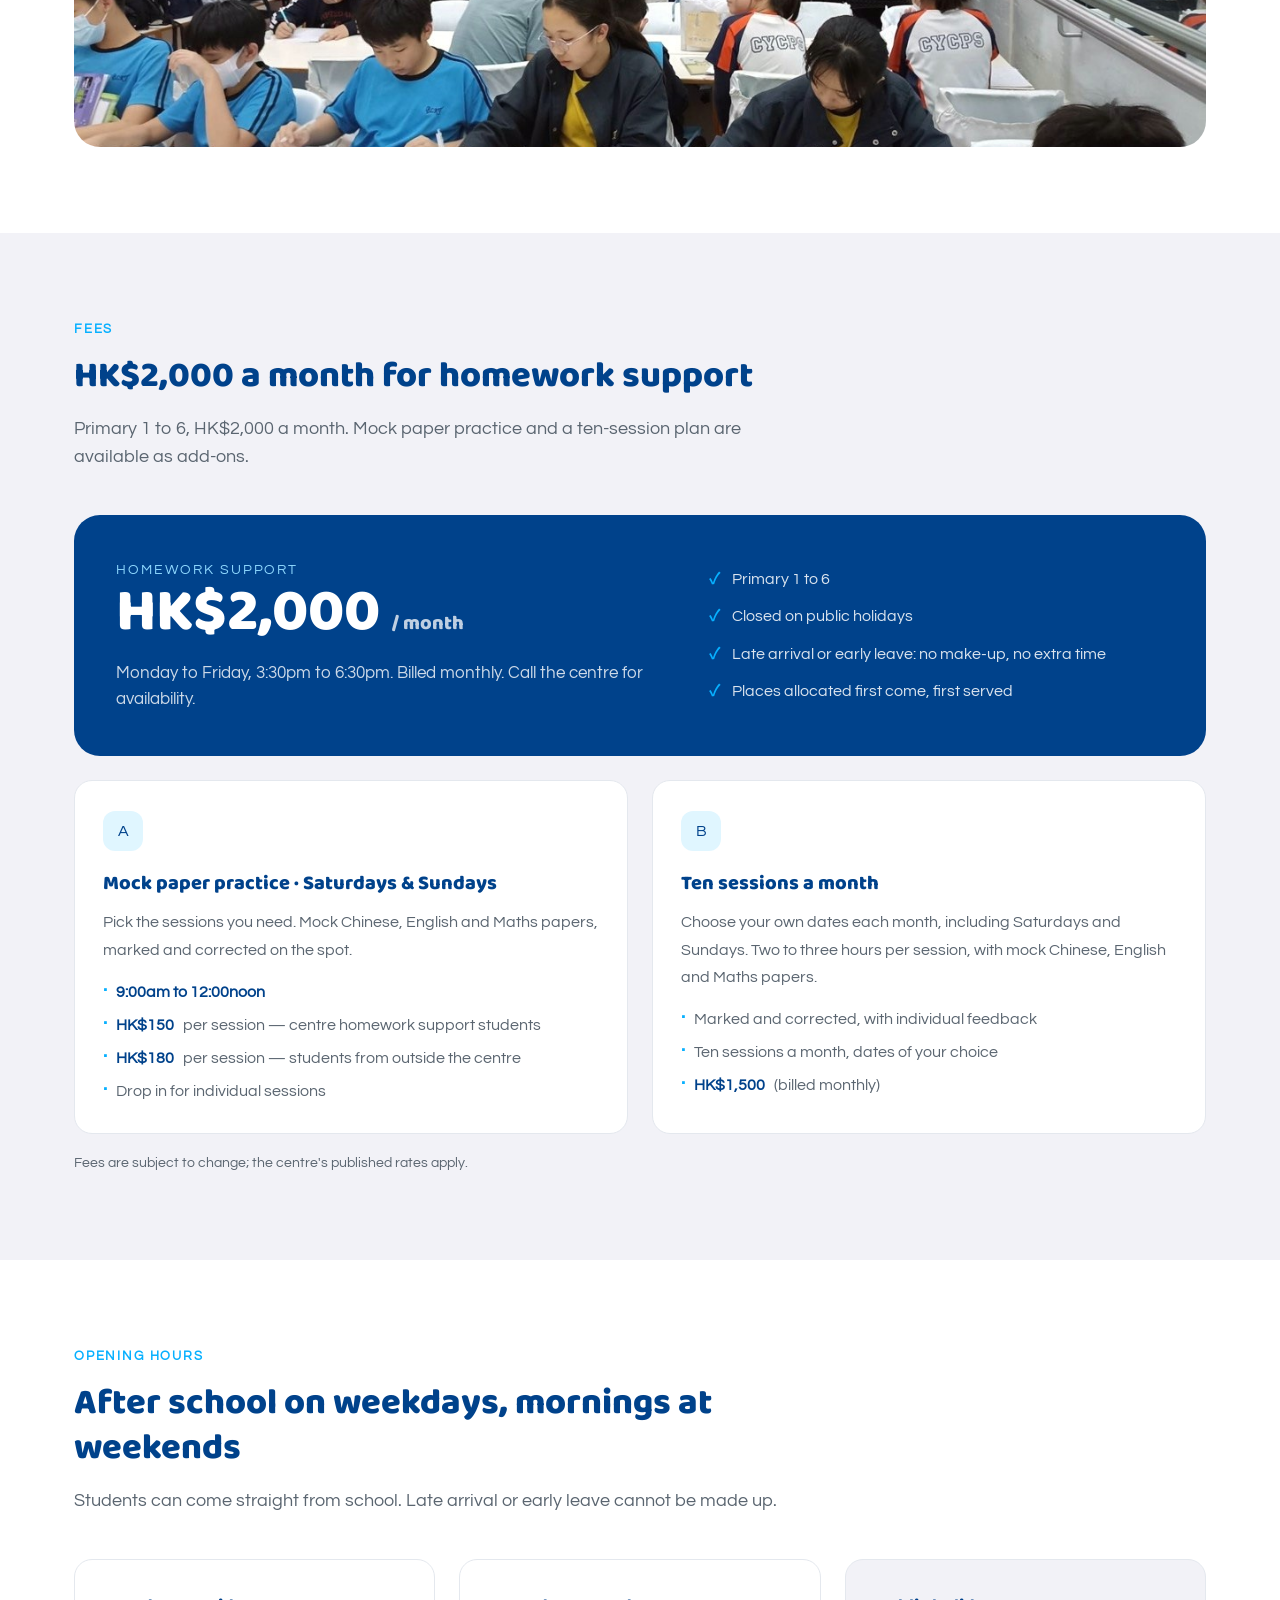
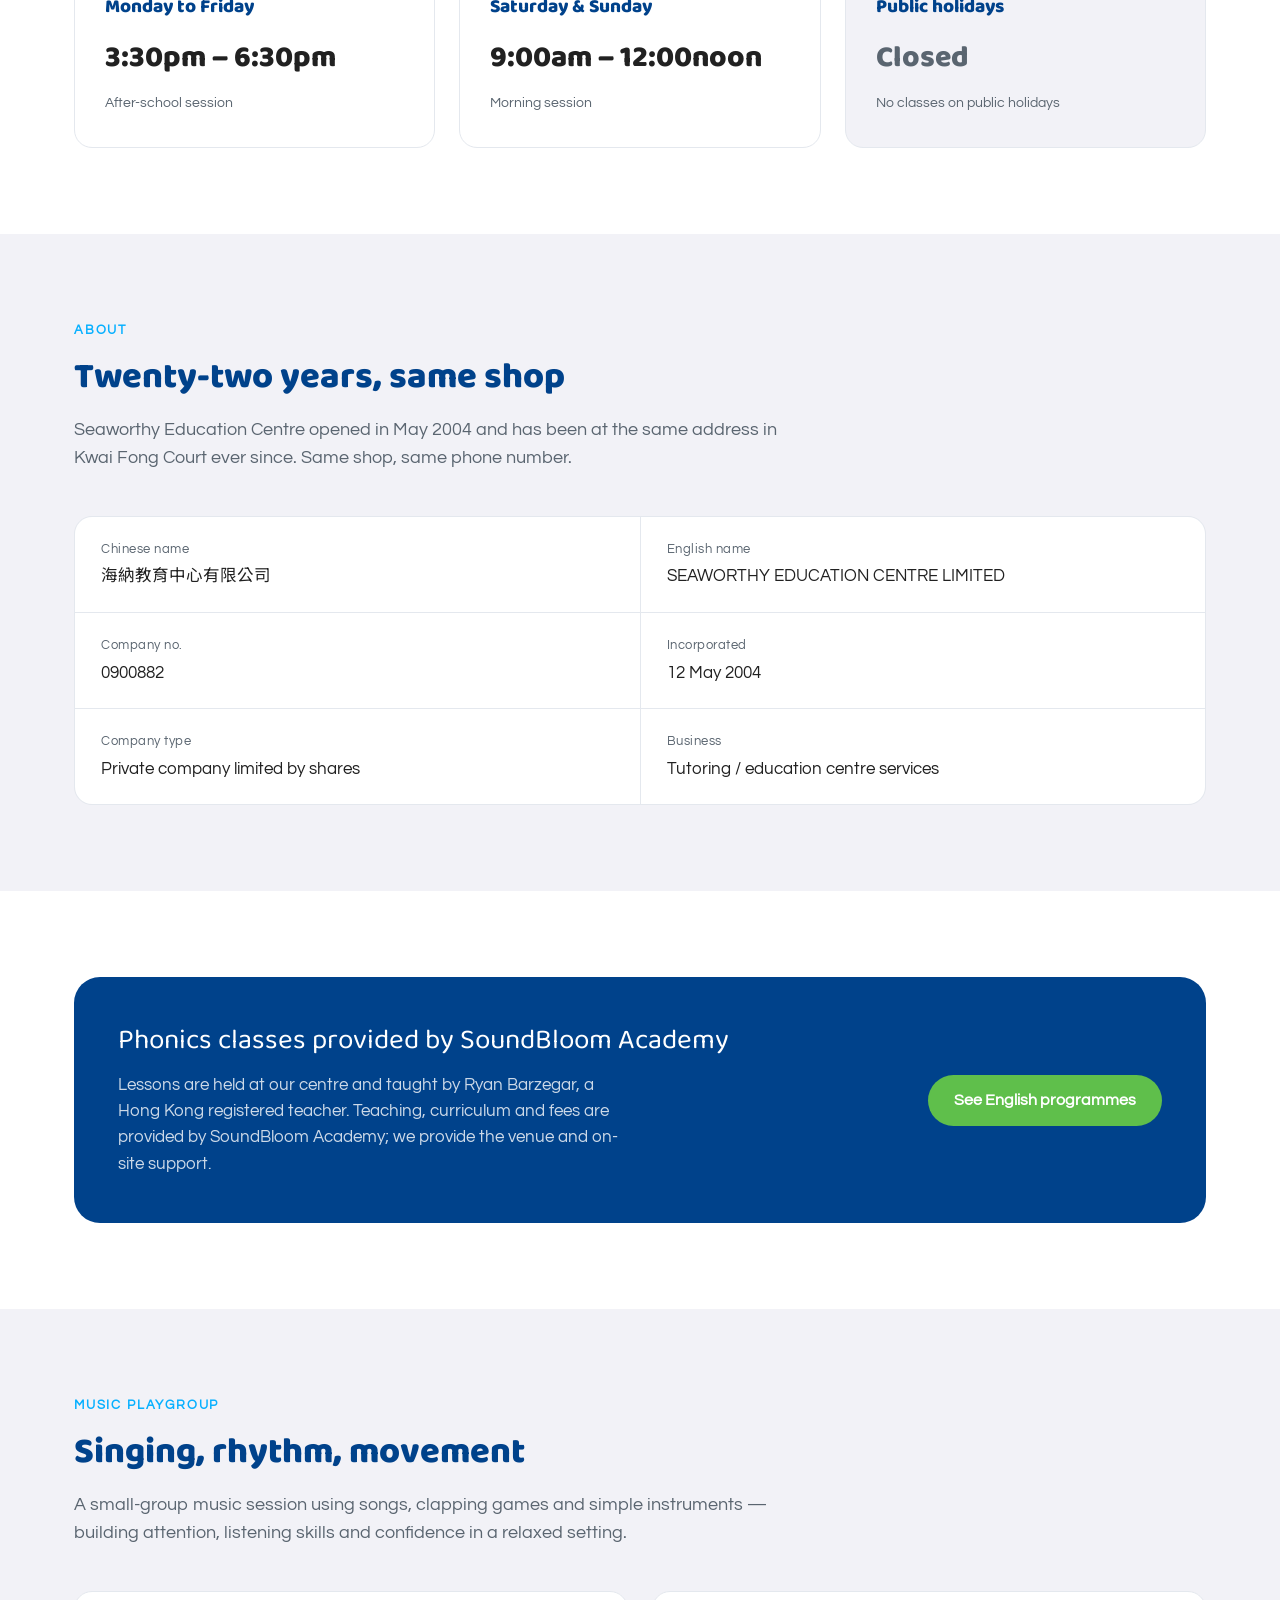
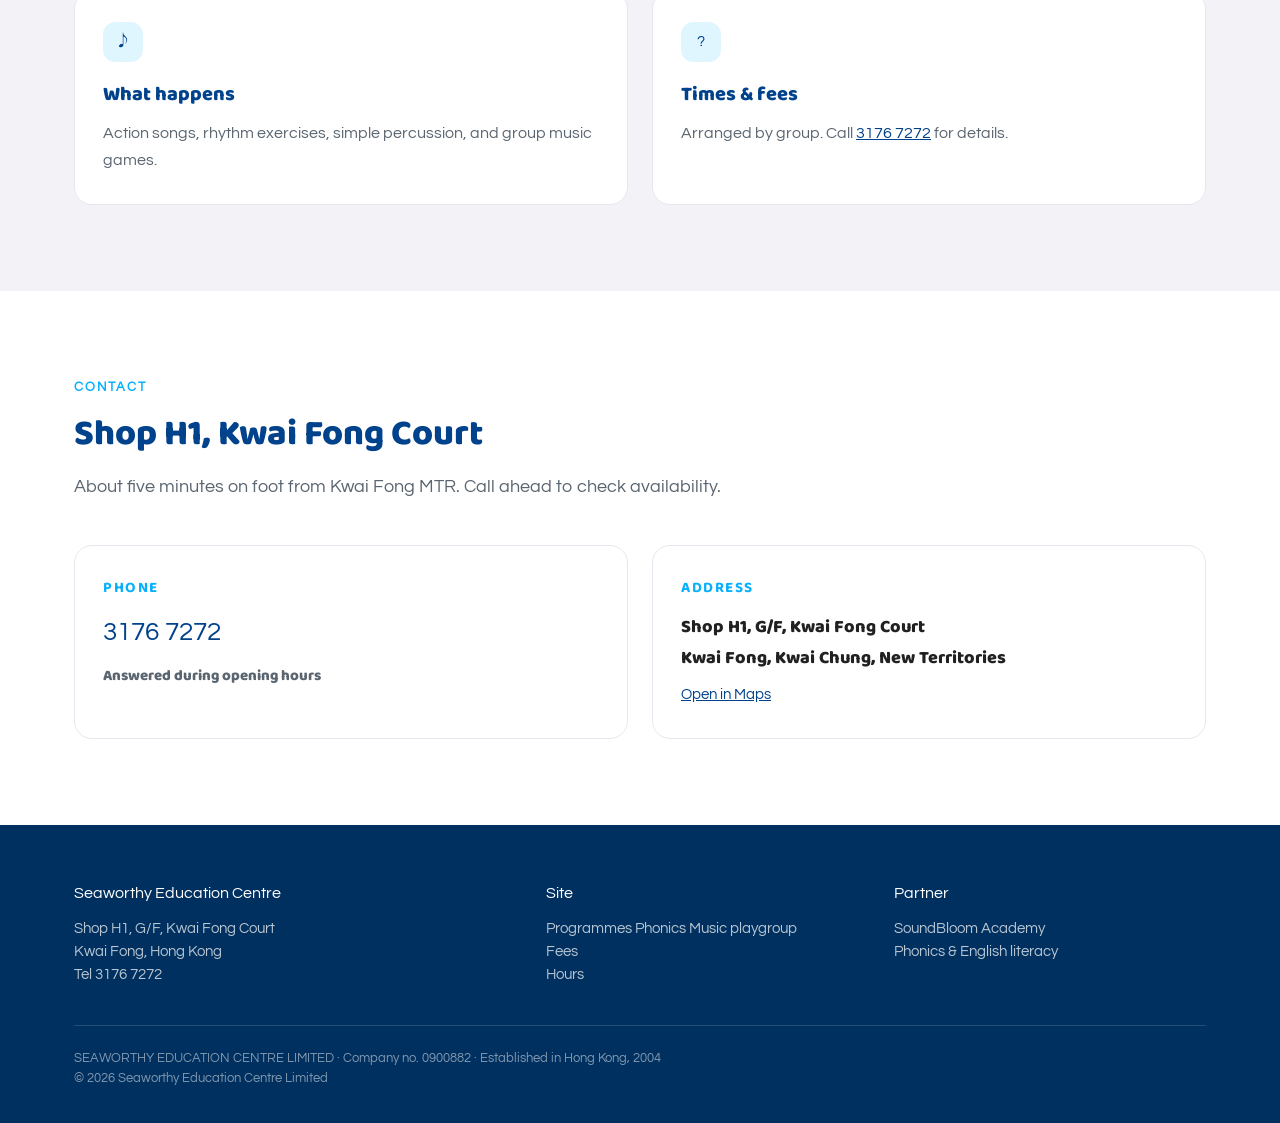
==== commit f2d669e0: "Correct homework support per 2026 flyer: P1-P6, HK$2,000, 3:30-6:30pm, no make-up for lateness" ====
--- a/en/index.html
+++ b/en/index.html
@@ -4,7 +4,7 @@
 <meta charset="utf-8">
 <meta name="viewport" content="width=device-width,initial-scale=1">
 <title>Seaworthy Education Centre | Primary & Junior Secondary Tutoring, Kwai Fong</title>
-<meta name="description" content="Seaworthy Education Centre in Kwai Fong, established 2004. Primary to junior secondary tutoring, HK$1,000 per month. Open weekdays 3:30–7pm, weekends 9am–12noon. Closed on public holidays. Tel 3176 7272.">
+<meta name="description" content="Seaworthy Education Centre in Kwai Fong, established 2004. Homework support HK$2,000 a month, Primary 1–6, Monday to Friday 3:30–6:30pm. Closed on public holidays. Tel 3176 7272.">
 <link rel="preconnect" href="https://fonts.googleapis.com">
 <link rel="preconnect" href="https://fonts.gstatic.com" crossorigin>
 <link href="https://fonts.googleapis.com/css2?family=Baloo+2:wght@700;800&family=Questrial&family=Noto+Sans+TC:wght@400;500;700;900&display=swap" rel="stylesheet">
@@ -37,8 +37,8 @@
   <div class="wrap">
     <div>
       <div class="eyebrow">Kwai Fong · Since 2004</div>
-      <h1>Primary &amp; junior<br><em>secondary tutoring</em></h1>
-      <p class="lede">Homework follow-up, revision and exam preparation, built around what your child is actually doing at school. One fee, Primary 1 to Secondary 3.</p>
+      <h1>Primary<br><em>homework support</em></h1>
+      <p class="lede">Homework follow-up, revision and exam preparation, built around what your child is actually doing at school. HK$2,000 a month, Primary 1 to 6, Monday to Friday 3:30–6:30pm.</p>
       <div class="actions">
         <a class="btn btn-green" href="tel:+85231767272">Call 3176 7272</a>
         <a class="btn btn-ghost" href="#fees">Fees &amp; hours</a>
@@ -47,7 +47,7 @@
     <div class="hero-media">
       <img src="../assets/classroom-hero-2026.jpg" alt="Classroom at Seaworthy Education Centre" width="2000" height="1321">
       <div class="float">
-        <div><b>HK$1,000</b><span>per month</span></div>
+        <div><b>HK$2,000</b><span>per month</span></div>
         <div><b>22 yrs</b><span>in Kwai Fong</span></div>
       </div>
     </div>
@@ -58,7 +58,7 @@
   <div class="wrap">
     <div class="stat"><b>2004</b><span>Established</span></div>
     <div class="stat"><b>HK$1,000</b><span>Monthly fee</span></div>
-    <div class="stat"><b>3:30–7pm</b><span>Weekdays</span></div>
+    <div class="stat"><b>3:30–6:30pm</b><span>Weekdays</span></div>
   </div>
 </div>
 
@@ -66,8 +66,8 @@
   <div class="wrap">
     <div class="sec-head">
       <span class="kicker">Programmes</span>
-      <h2>Primary to junior secondary</h2>
-      <p>Primary 1 through Secondary 3, working from the school's own pace. Students finish homework with a tutor present, then revise the day's key points. Before exams, we focus on the weakest topics.</p>
+      <h2>Primary homework support</h2>
+      <p>Primary 1 to 6, working from the school's own pace. Students finish homework with a tutor present, then revise the day's key points. Before exams, we focus on the weakest topics.</p>
     </div>
     <div class="grid-3">
       <div class="card">
@@ -94,20 +94,20 @@
   <div class="wrap">
     <div class="sec-head">
       <span class="kicker">Fees</span>
-      <h2>HK$1,000 a month for homework support</h2>
-      <p>Primary 1 to Secondary 3, one price across all levels, materials included. Mock paper practice and a ten-session plan are available as add-ons.</p>
+      <h2>HK$2,000 a month for homework support</h2>
+      <p>Primary 1 to 6, HK$2,000 a month. Mock paper practice and a ten-session plan are available as add-ons.</p>
     </div>
 
     <div class="price-card">
       <div>
         <div style="font-size:14px;letter-spacing:.14em;text-transform:uppercase;color:#8FD9FF">Homework support</div>
-        <div class="amount">HK$1,000<small> / month</small></div>
-        <p style="margin-top:18px;color:rgba(255,255,255,.8);font-size:16.5px">Billed monthly. Call the centre for availability and scheduling.</p>
+        <div class="amount">HK$2,000<small> / month</small></div>
+        <p style="margin-top:18px;color:rgba(255,255,255,.8);font-size:16.5px">Monday to Friday, 3:30pm to 6:30pm. Billed monthly. Call the centre for availability.</p>
       </div>
       <ul>
-        <li>Primary 1 to Secondary 3</li>
-        <li>No surcharge by level</li>
-        <li>Materials and worksheets provided</li>
+        <li>Primary 1 to 6</li>
+        <li>Closed on public holidays</li>
+        <li>Late arrival or early leave: no make-up, no extra time</li>
         <li>Places allocated first come, first served</li>
       </ul>
     </div>
@@ -145,12 +145,12 @@
     <div class="sec-head">
       <span class="kicker">Opening hours</span>
       <h2>After school on weekdays, mornings at weekends</h2>
-      <p>Students can come straight from school. Closed on public holidays.</p>
+      <p>Students can come straight from school. Late arrival or early leave cannot be made up.</p>
     </div>
     <div class="grid-3">
       <div class="time-card">
         <h3>Monday to Friday</h3>
-        <div class="big">3:30pm – 7:00pm</div>
+        <div class="big">3:30pm – 6:30pm</div>
         <div class="note">After-school session</div>
       </div>
       <div class="time-card">
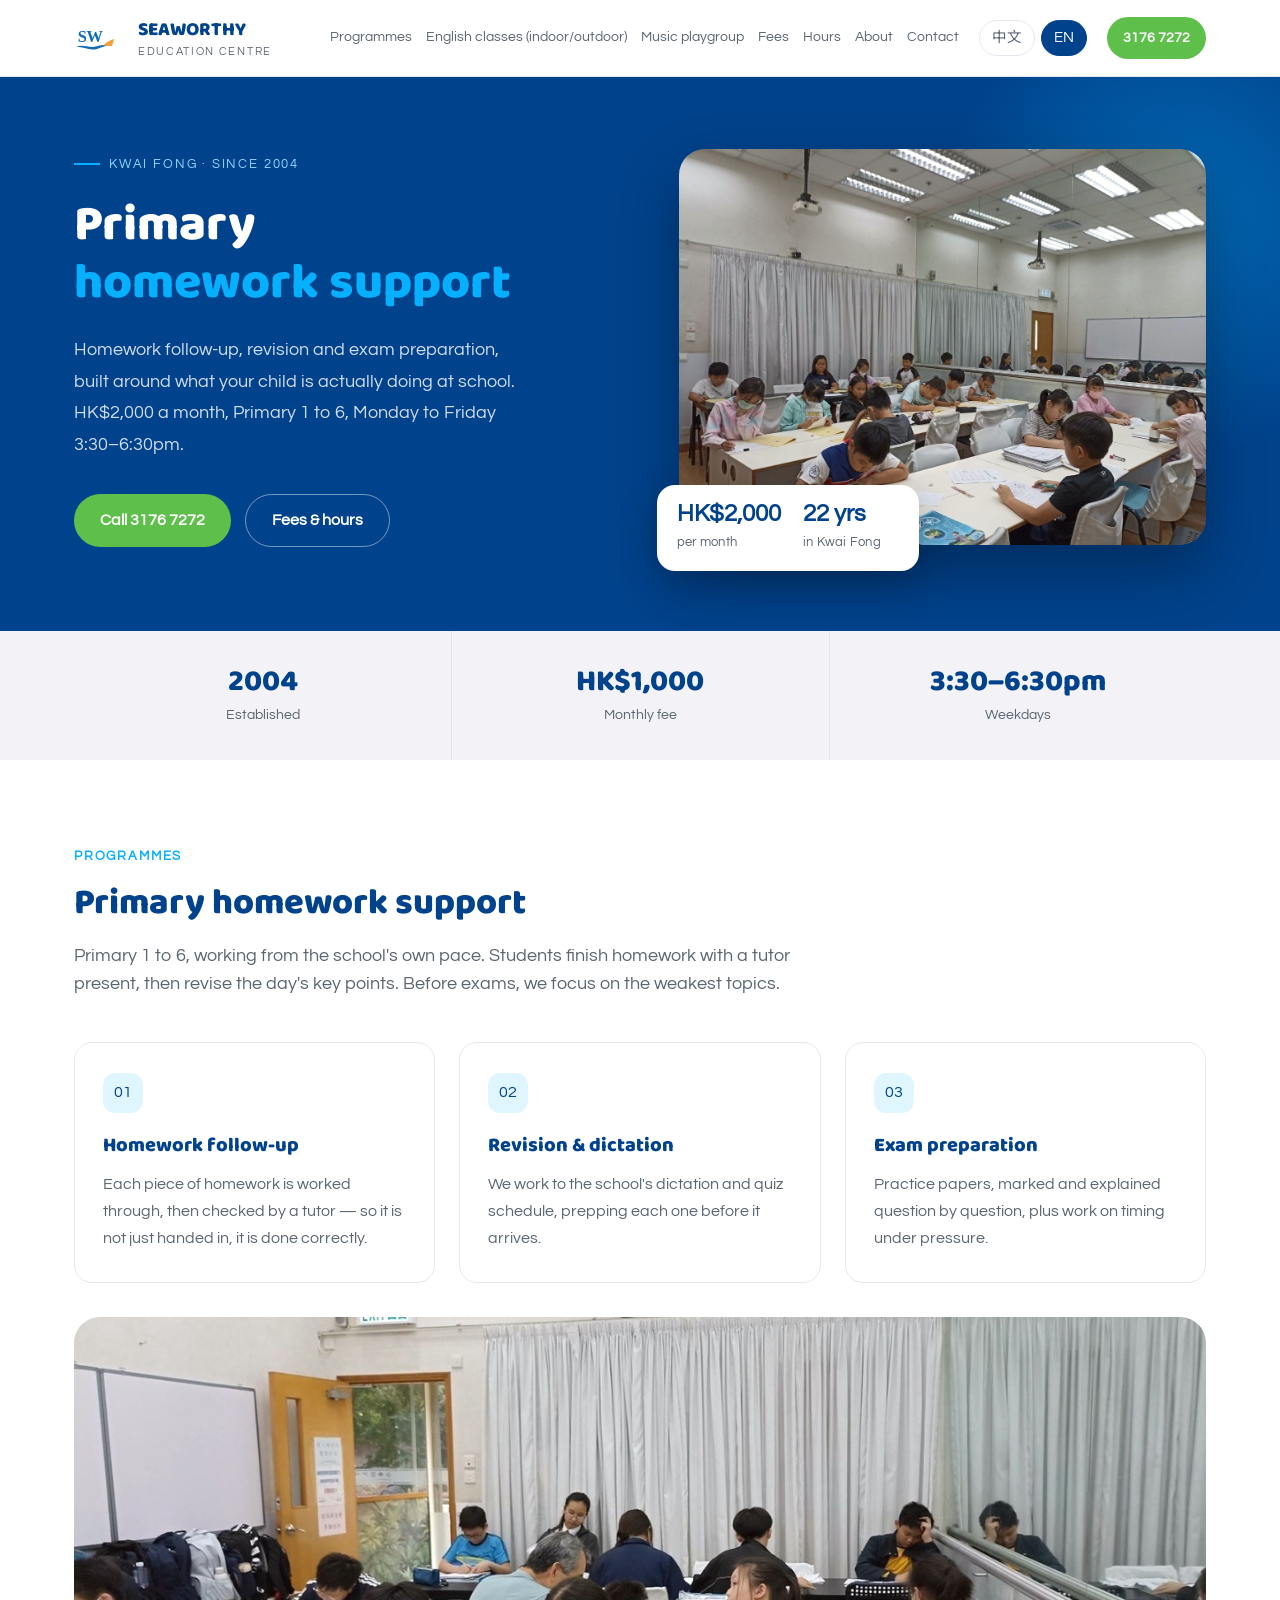
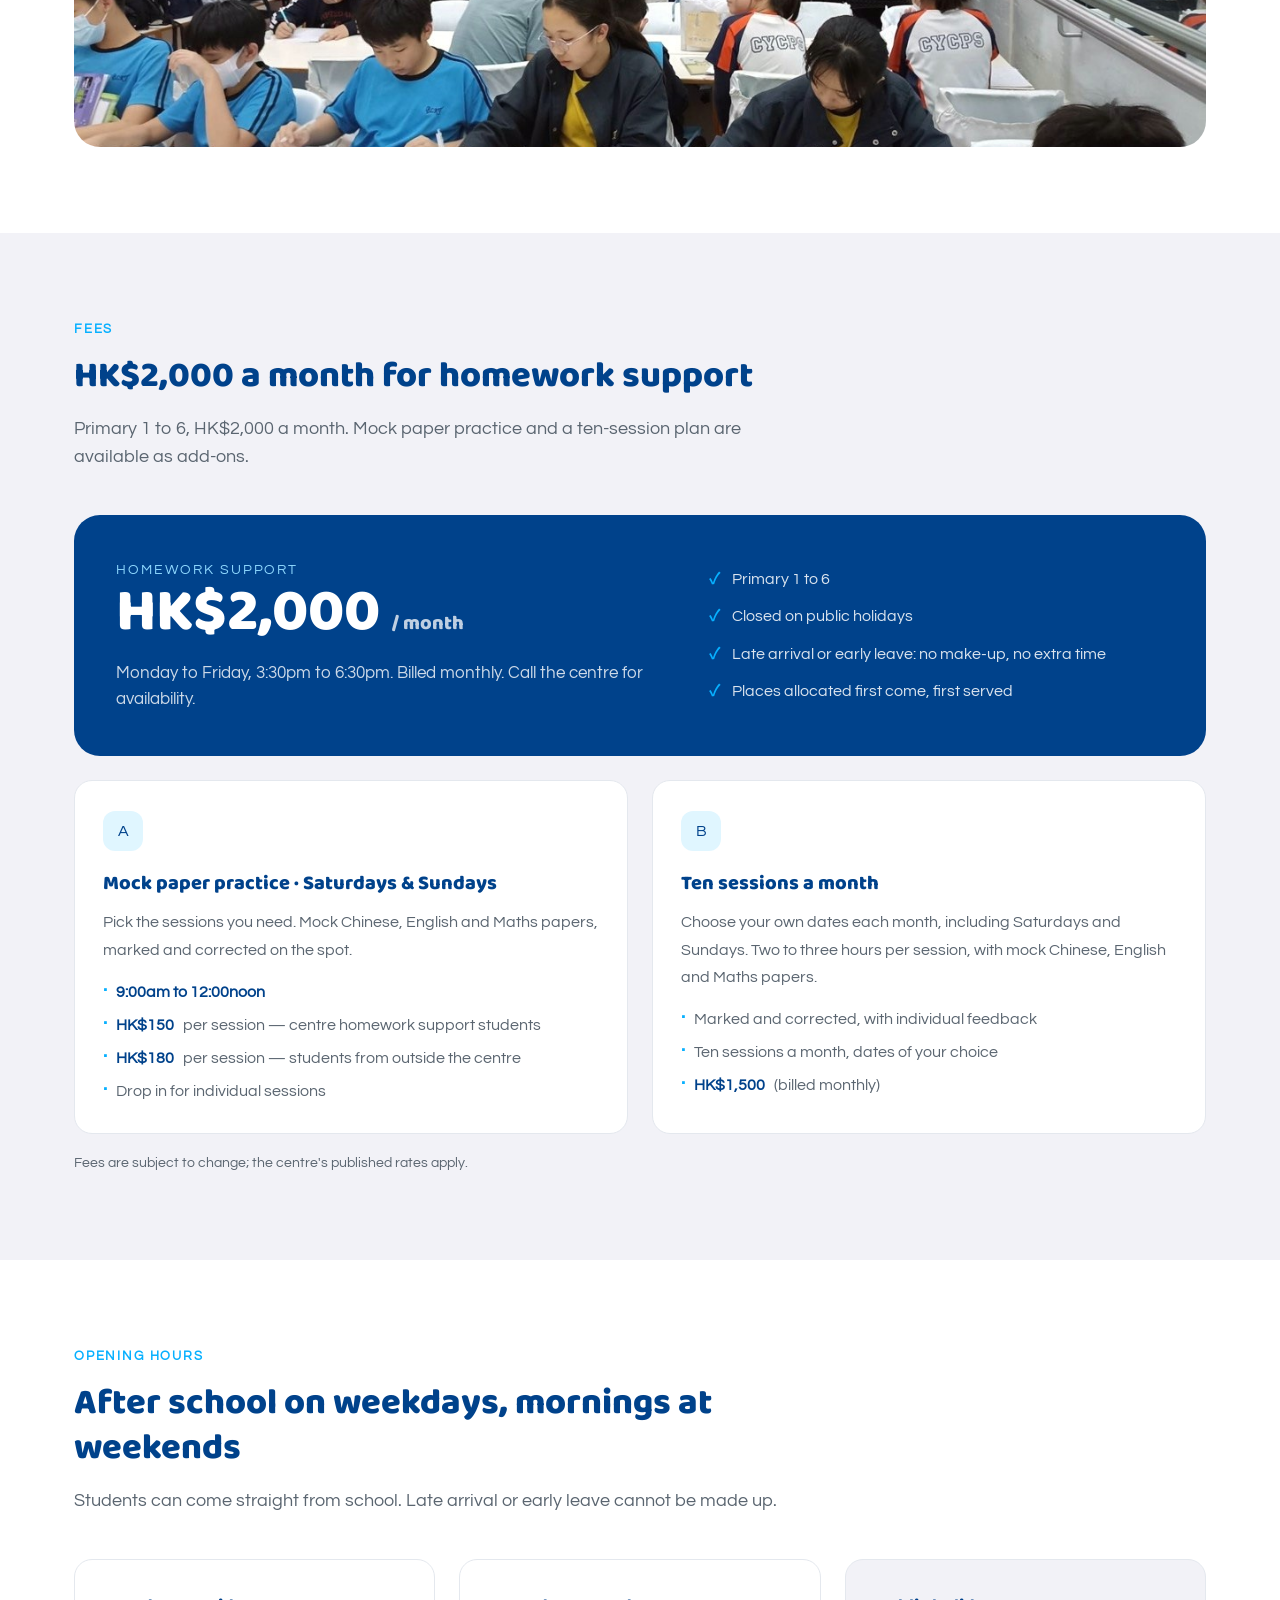
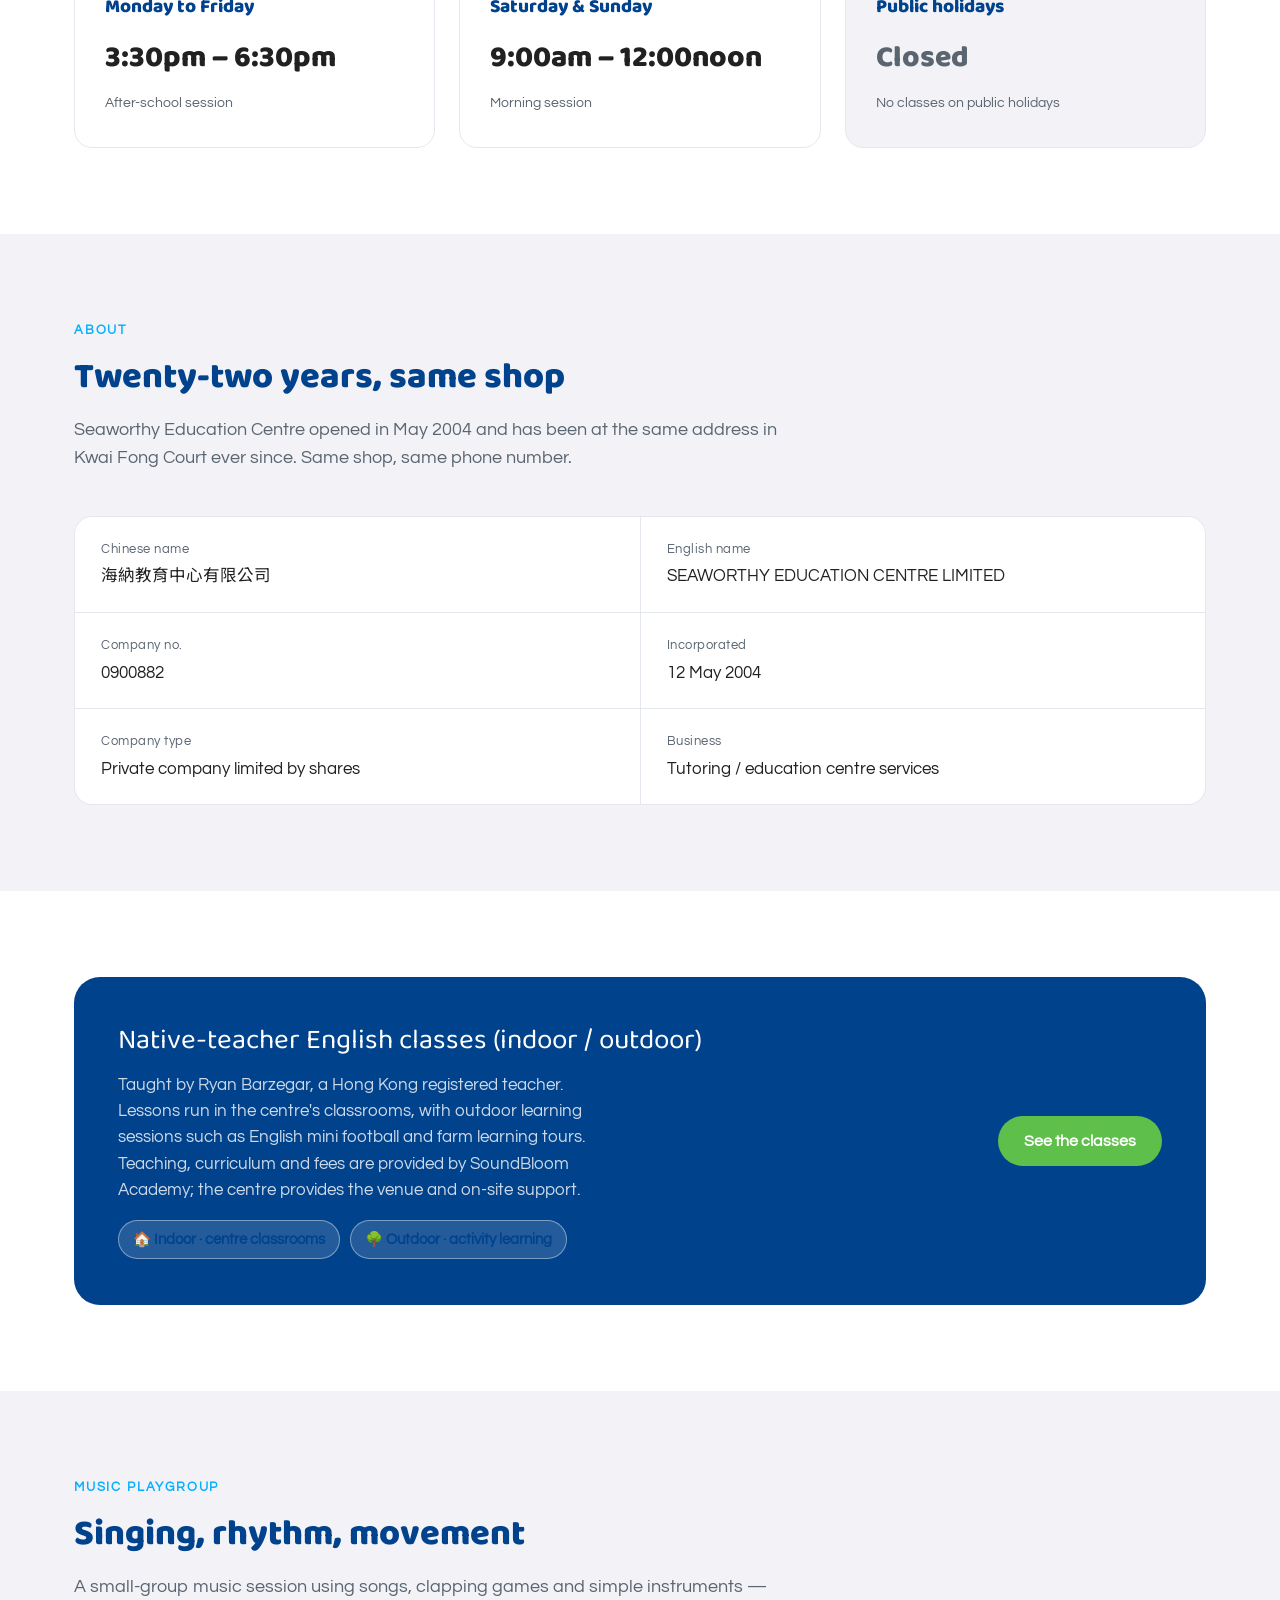
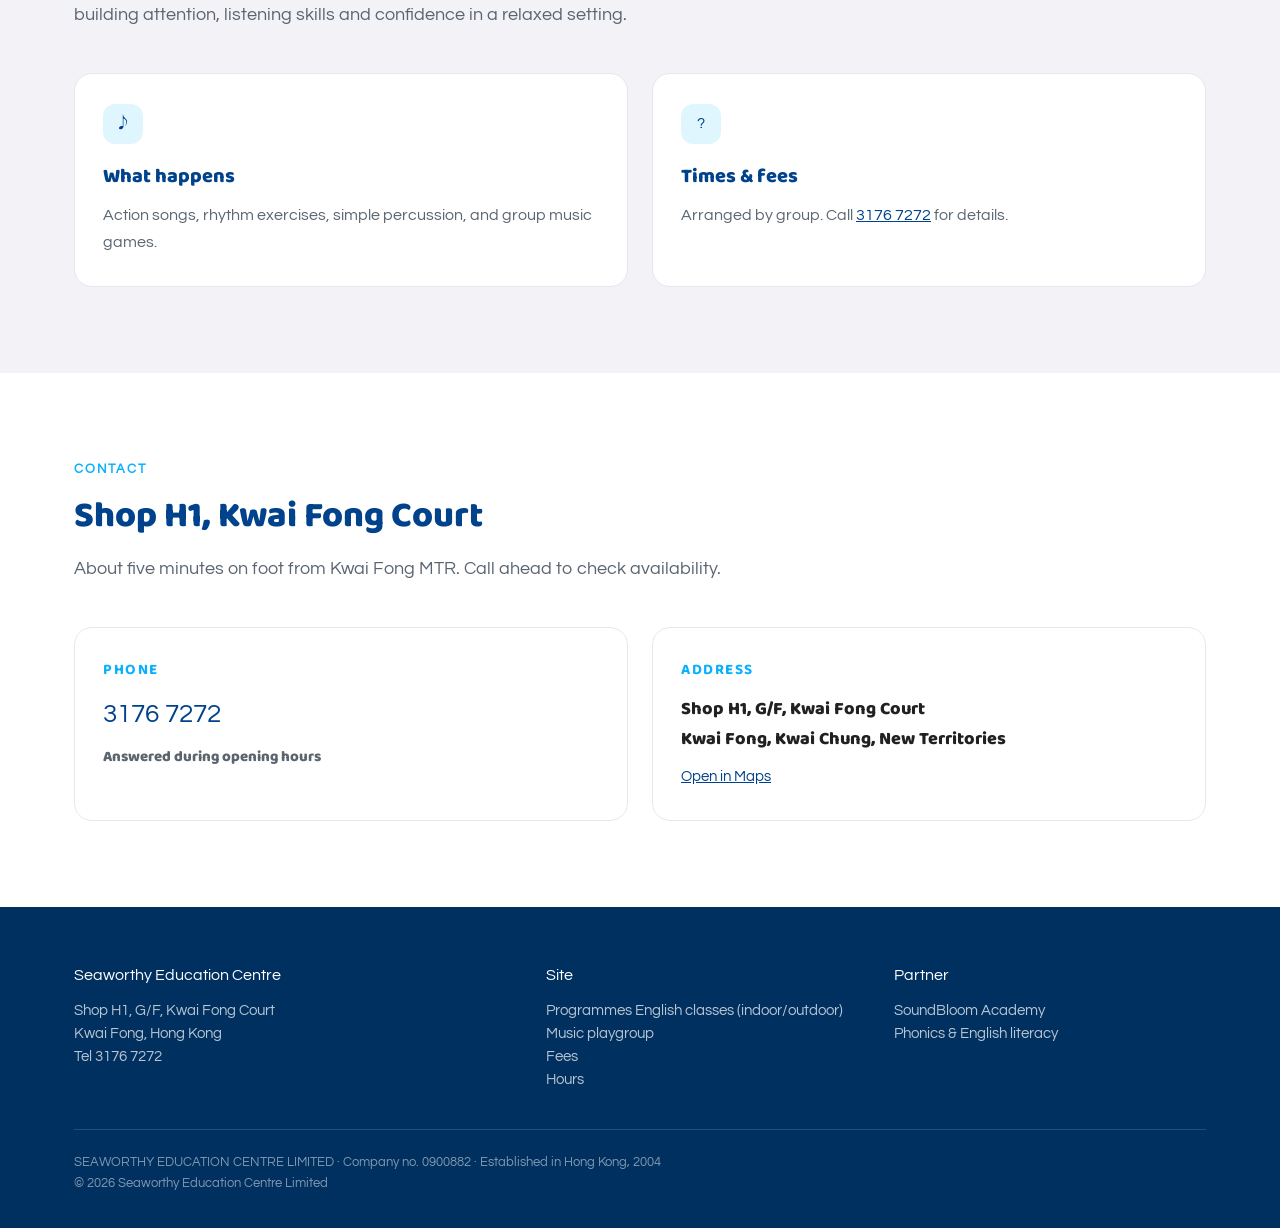
==== commit 1c7ffd53: "Rename phonics tab to 外籍老師英文班（室內/戶外）, add indoor/outdoor chips, fix header wrapping" ====
--- a/en/index.html
+++ b/en/index.html
@@ -21,7 +21,7 @@
     </a>
     <nav>
       <a href="#courses">Programmes</a>
-      <a href="#phonics">Phonics</a>
+      <a href="#phonics">English classes (indoor/outdoor)</a>
       <a href="#music">Music playgroup</a>
       <a href="#fees">Fees</a>
       <a href="#hours">Hours</a>
@@ -189,10 +189,11 @@
   <div class="wrap">
     <div class="partner">
       <div>
-        <h3>Phonics classes provided by SoundBloom Academy</h3>
-        <p>Lessons are held at our centre and taught by Ryan Barzegar, a Hong Kong registered teacher. Teaching, curriculum and fees are provided by SoundBloom Academy; we provide the venue and on-site support.</p>
-      </div>
-      <a class="btn btn-green" href="https://kamtochan22.github.io/soundbloom-site/en/" target="_blank" rel="noopener">See English programmes</a>
+        <h3>Native-teacher English classes (indoor / outdoor)</h3>
+        <p>Taught by Ryan Barzegar, a Hong Kong registered teacher. Lessons run in the centre's classrooms, with outdoor learning sessions such as English mini football and farm learning tours. Teaching, curriculum and fees are provided by SoundBloom Academy; the centre provides the venue and on-site support.</p>
+        <div class="chips-row"><span>🏠 Indoor · centre classrooms</span><span>🌳 Outdoor · activity learning</span></div>
+      </div>
+      <a class="btn btn-green" href="https://kamtochan22.github.io/soundbloom-site/en/" target="_blank" rel="noopener">See the classes</a>
     </div>
   </div>
 </section>
@@ -253,7 +254,7 @@
       <div>
         <b>Site</b>
         <a href="#courses">Programmes</a>
-      <a href="#phonics">Phonics</a>
+      <a href="#phonics">English classes (indoor/outdoor)</a>
       <a href="#music">Music playgroup</a><br>
         <a href="#fees">Fees</a><br>
         <a href="#hours">Hours</a>
--- a/assets/style.css
+++ b/assets/style.css
@@ -213,3 +213,18 @@
 /* keep the hours on one line */
 .time-card .big{font-size:30px;white-space:nowrap}
 @media(max-width:1100px){.time-card .big{font-size:26px}}
+
+/* indoor / outdoor chips */
+.chips-row{display:flex;flex-wrap:wrap;gap:10px;margin-top:16px}
+.chips-row span{
+  display:inline-flex;align-items:center;gap:7px;font-size:14.5px;font-weight:700;color:var(--navy);
+  background:rgba(255,255,255,.14);border:1.5px solid rgba(255,255,255,.4);
+  border-radius:999px;padding:7px 14px;
+}
+
+/* header: keep long nav labels on one line */
+.top .wrap{gap:20px;flex-wrap:wrap;row-gap:6px;height:auto;min-height:76px;padding-top:10px;padding-bottom:10px}
+nav{gap:18px;font-size:14.5px;flex-wrap:wrap;row-gap:6px}
+nav a{white-space:nowrap}
+.top .logo small{white-space:nowrap}
+@media(max-width:1280px){nav{font-size:13.5px;gap:14px}.top .btn{padding:10px 16px;font-size:14px}}
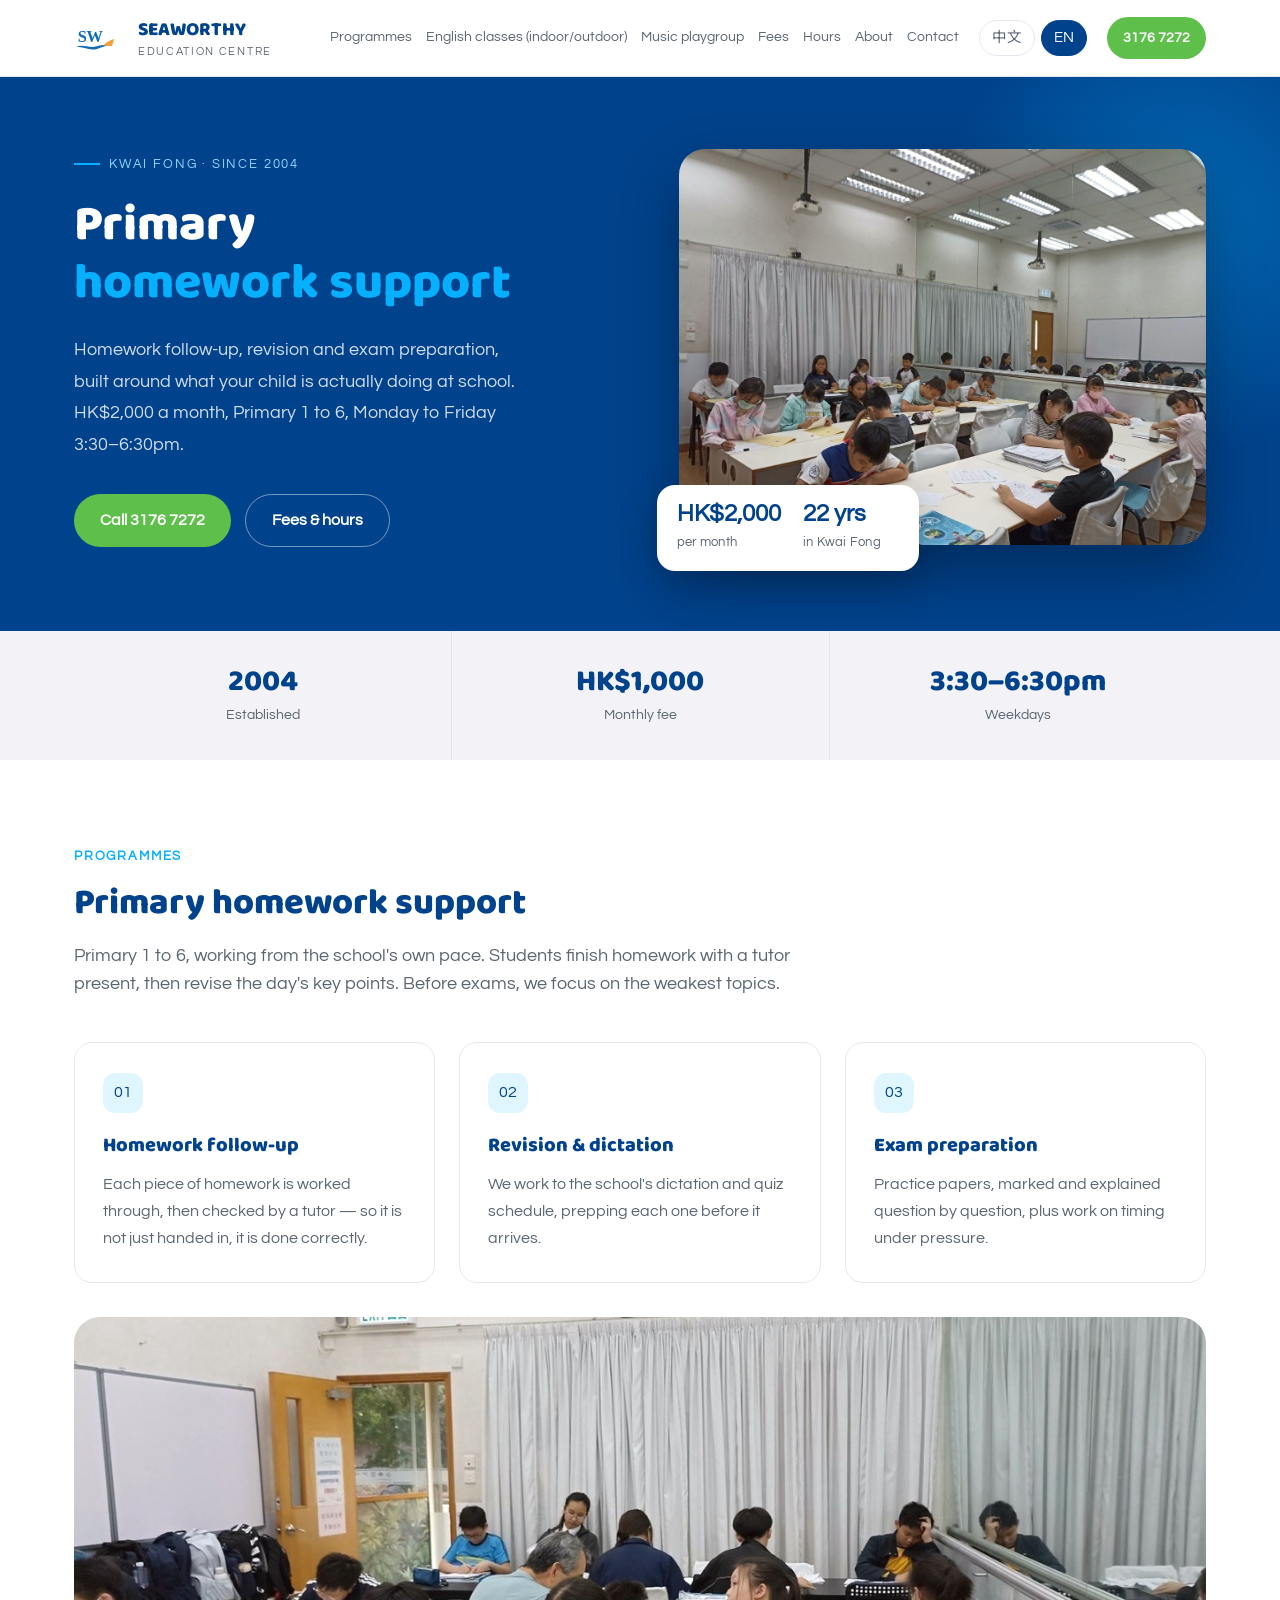
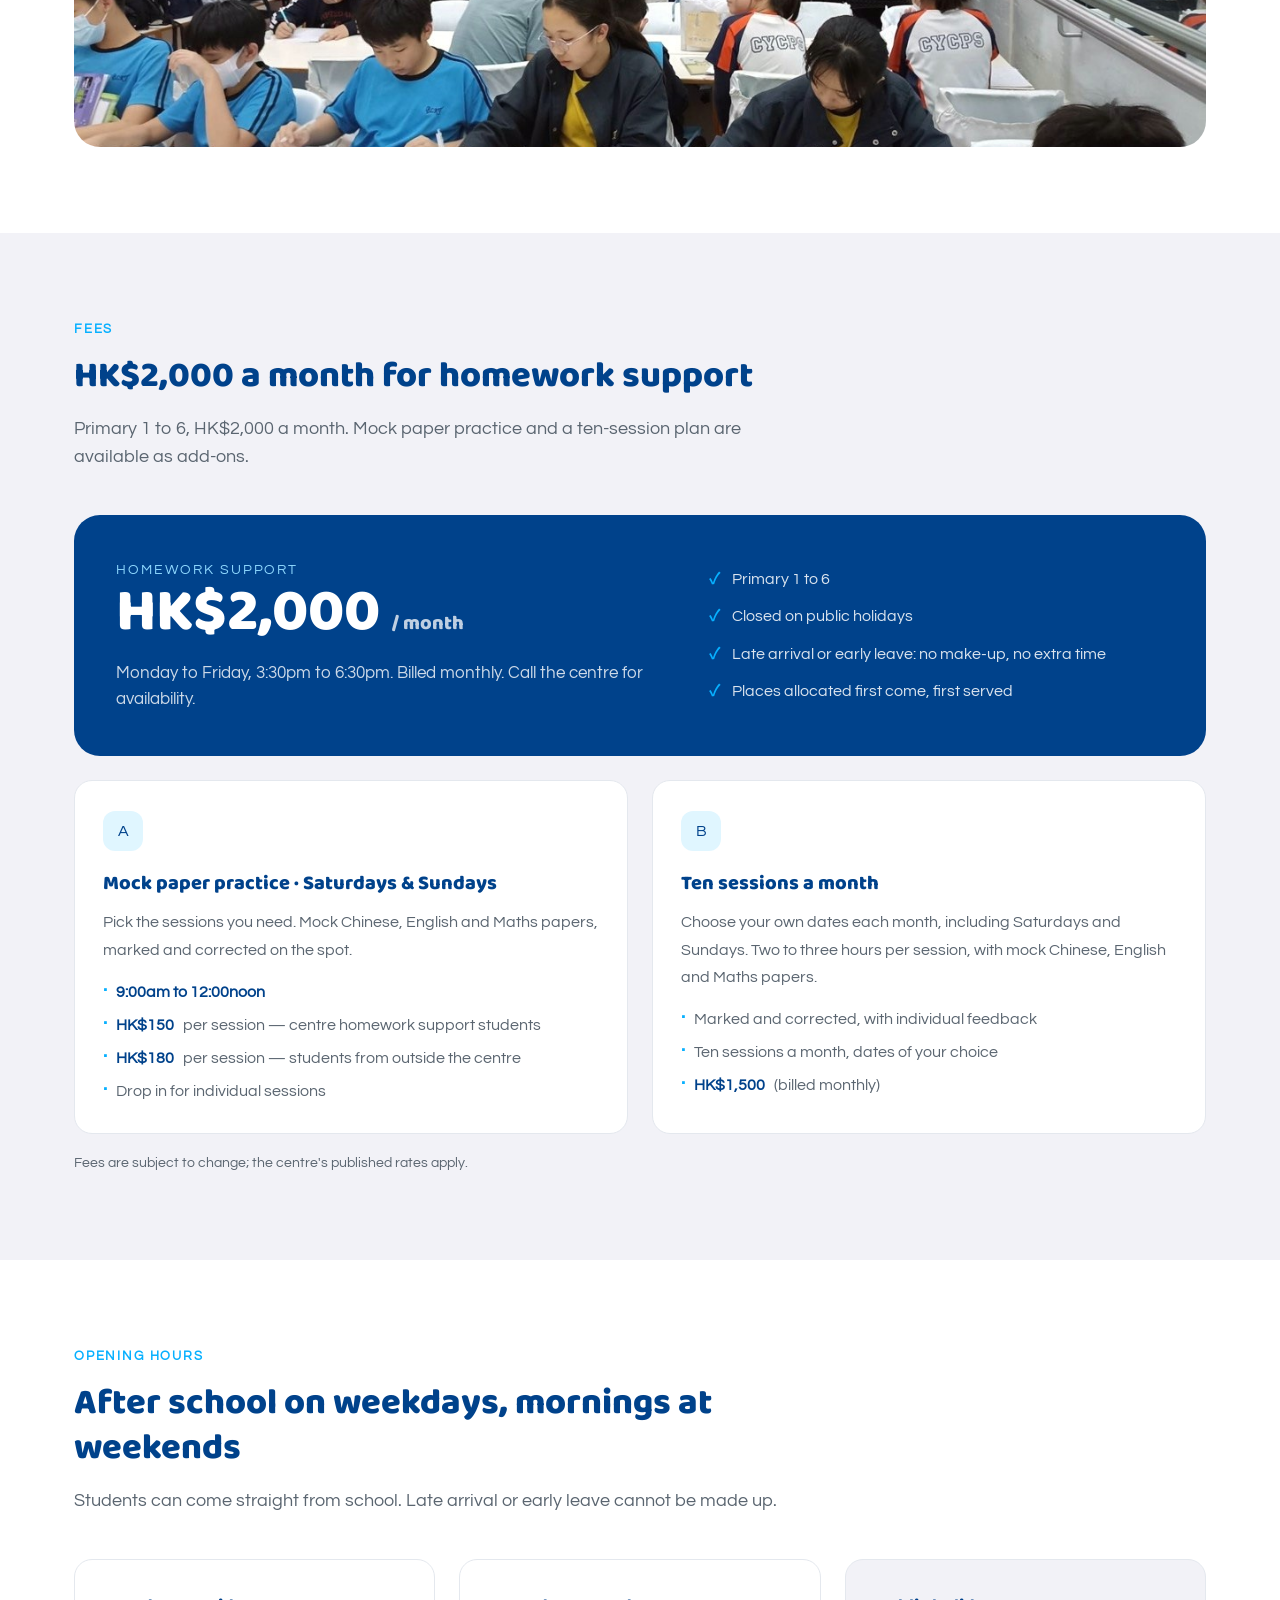
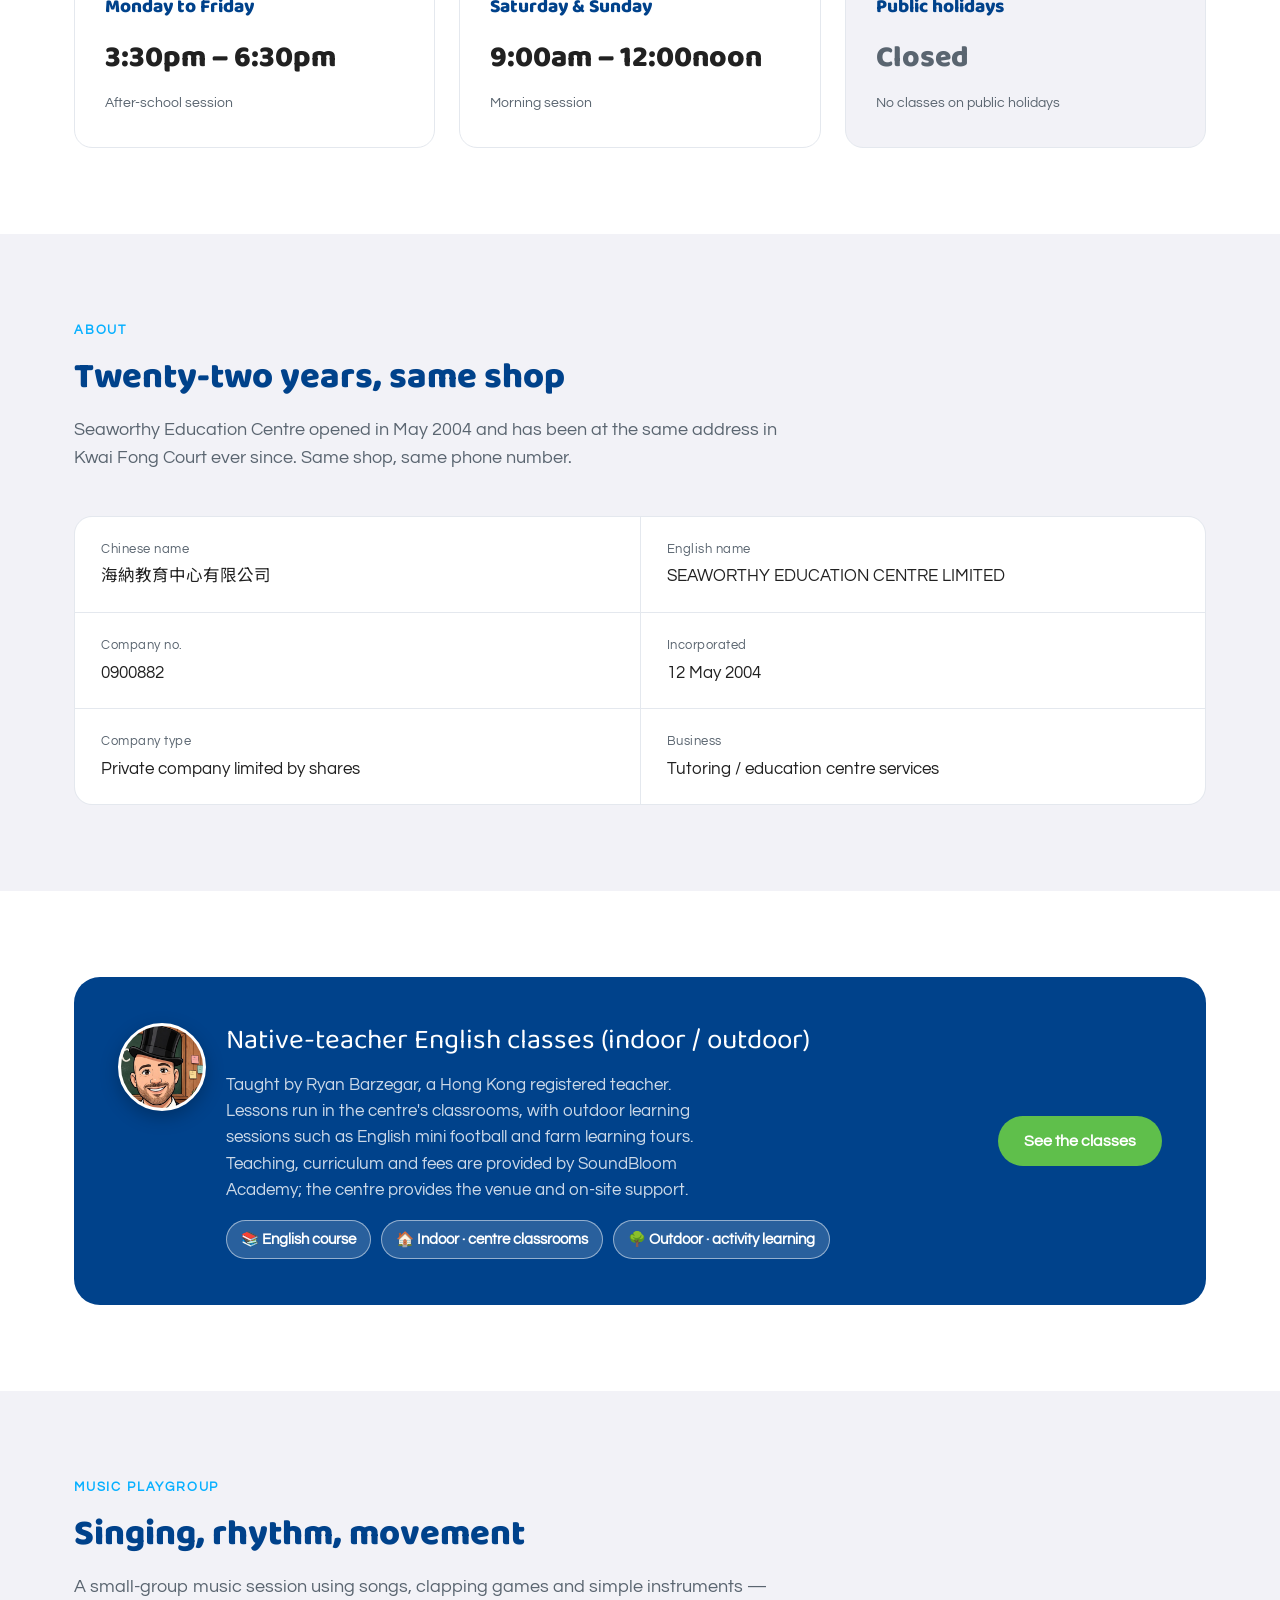
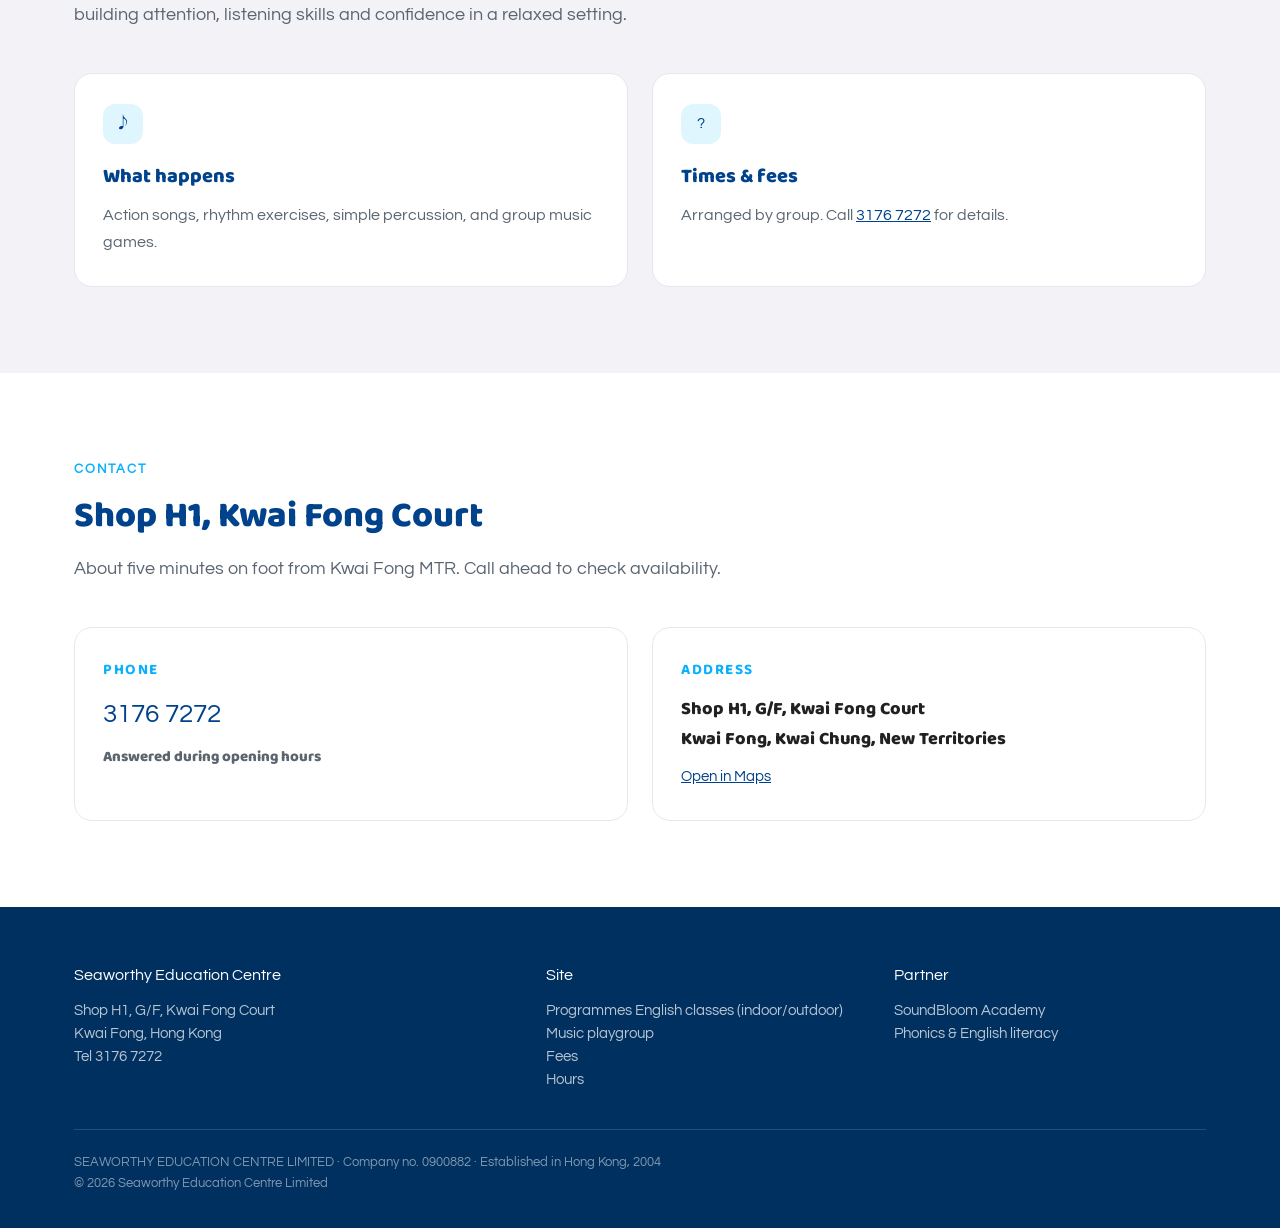
==== commit e1c347c7: "English-class card: Ryan avatar + book/indoor/outdoor chips; mobile header 3 rows; cache-bust v8" ====
--- a/en/index.html
+++ b/en/index.html
@@ -9,7 +9,7 @@
 <link rel="preconnect" href="https://fonts.gstatic.com" crossorigin>
 <link href="https://fonts.googleapis.com/css2?family=Baloo+2:wght@700;800&family=Questrial&family=Noto+Sans+TC:wght@400;500;700;900&display=swap" rel="stylesheet">
 <link rel="icon" href="../assets/logo-sw.svg" type="image/svg+xml">
-<link rel="stylesheet" href="../assets/style.css">
+<link rel="stylesheet" href="../assets/style.css?v=8">
 </head>
 <body>
 
@@ -188,10 +188,13 @@
 <section id="phonics">
   <div class="wrap">
     <div class="partner">
-      <div>
-        <h3>Native-teacher English classes (indoor / outdoor)</h3>
-        <p>Taught by Ryan Barzegar, a Hong Kong registered teacher. Lessons run in the centre's classrooms, with outdoor learning sessions such as English mini football and farm learning tours. Teaching, curriculum and fees are provided by SoundBloom Academy; the centre provides the venue and on-site support.</p>
-        <div class="chips-row"><span>🏠 Indoor · centre classrooms</span><span>🌳 Outdoor · activity learning</span></div>
+      <div class="partner-main">
+        <img class="partner-face" src="../assets/ryan-avatar.jpg" alt="Ryan Barzegar">
+        <div>
+          <h3>Native-teacher English classes (indoor / outdoor)</h3>
+          <p>Taught by Ryan Barzegar, a Hong Kong registered teacher. Lessons run in the centre's classrooms, with outdoor learning sessions such as English mini football and farm learning tours. Teaching, curriculum and fees are provided by SoundBloom Academy; the centre provides the venue and on-site support.</p>
+          <div class="chips-row"><span>📚 English course</span><span>🏠 Indoor · centre classrooms</span><span>🌳 Outdoor · activity learning</span></div>
+        </div>
       </div>
       <a class="btn btn-green" href="https://kamtochan22.github.io/soundbloom-site/en/" target="_blank" rel="noopener">See the classes</a>
     </div>
--- a/assets/style.css
+++ b/assets/style.css
@@ -228,3 +228,35 @@
 nav a{white-space:nowrap}
 .top .logo small{white-space:nowrap}
 @media(max-width:1280px){nav{font-size:13.5px;gap:14px}.top .btn{padding:10px 16px;font-size:14px}}
+
+/* ---------- mobile header: clean 3 rows ---------- */
+@media(max-width:900px){
+  .top .wrap{
+    display:flex;flex-wrap:wrap;align-items:center;
+    gap:10px 12px;height:auto;padding:12px 18px 14px;
+  }
+  .logo{order:1}
+  .lang{order:2;margin-left:auto}
+  nav{
+    order:3;width:100%;margin:0;display:flex;gap:16px;
+    font-size:14px;overflow-x:auto;padding:2px 0 6px;
+    -webkit-overflow-scrolling:touch;scrollbar-width:none;
+  }
+  nav::-webkit-scrollbar{display:none}
+  nav a{white-space:nowrap;padding:2px 0}
+  .top .btn{order:4;width:100%;height:46px;padding:0 18px;font-size:15px;justify-content:center}
+  .chips-row{display:grid;gap:8px;margin-top:14px}
+  .chips-row span{width:100%;justify-content:flex-start}
+}
+
+/* partner card with Ryan's avatar */
+.partner-main{display:flex;gap:20px;align-items:flex-start}
+.partner-face{
+  flex:none;width:88px;height:88px;border-radius:50%;object-fit:cover;object-position:50% 30%;
+  border:3px solid #fff;box-shadow:0 6px 18px rgba(0,0,0,.25);background:#fff;
+}
+@media(max-width:700px){
+  .partner-main{gap:14px}
+  .partner-face{width:68px;height:68px}
+}
+.partner .chips-row span{color:#fff;background:rgba(255,255,255,.16);border-color:rgba(255,255,255,.5)}
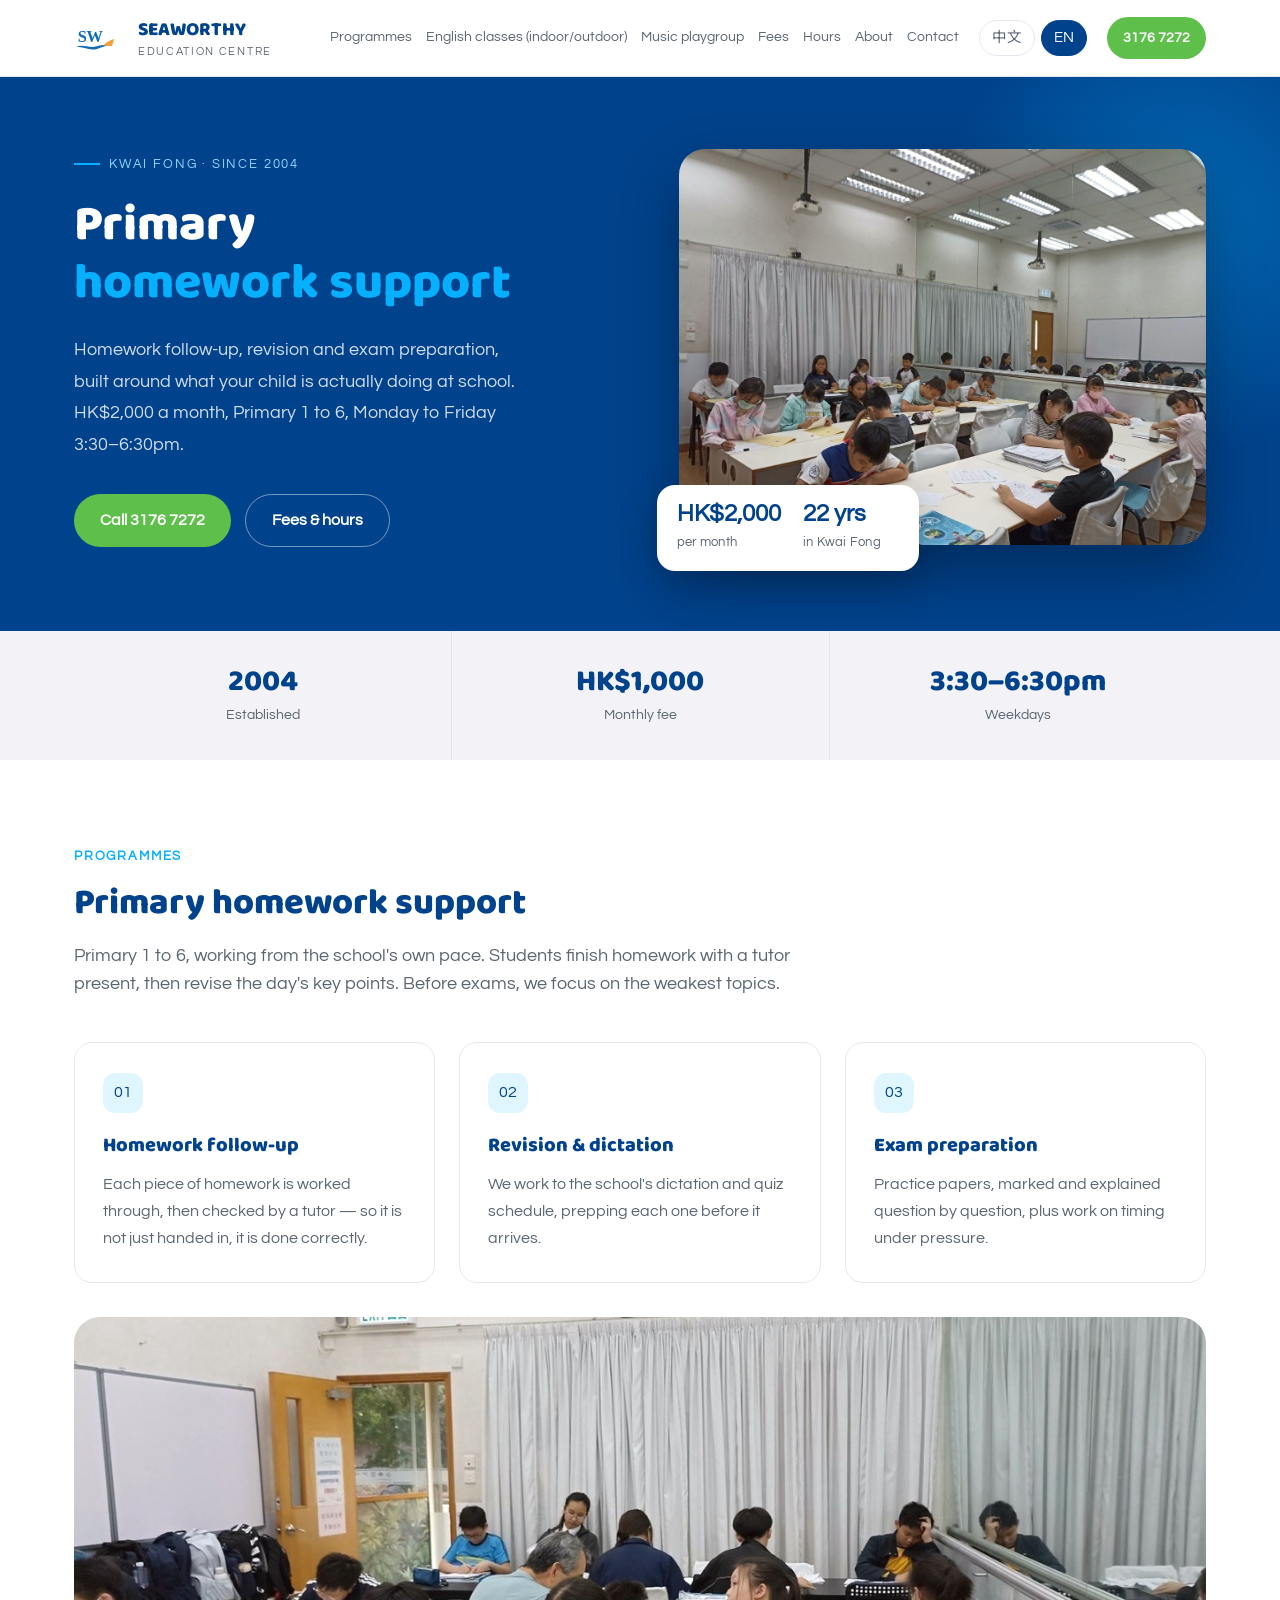
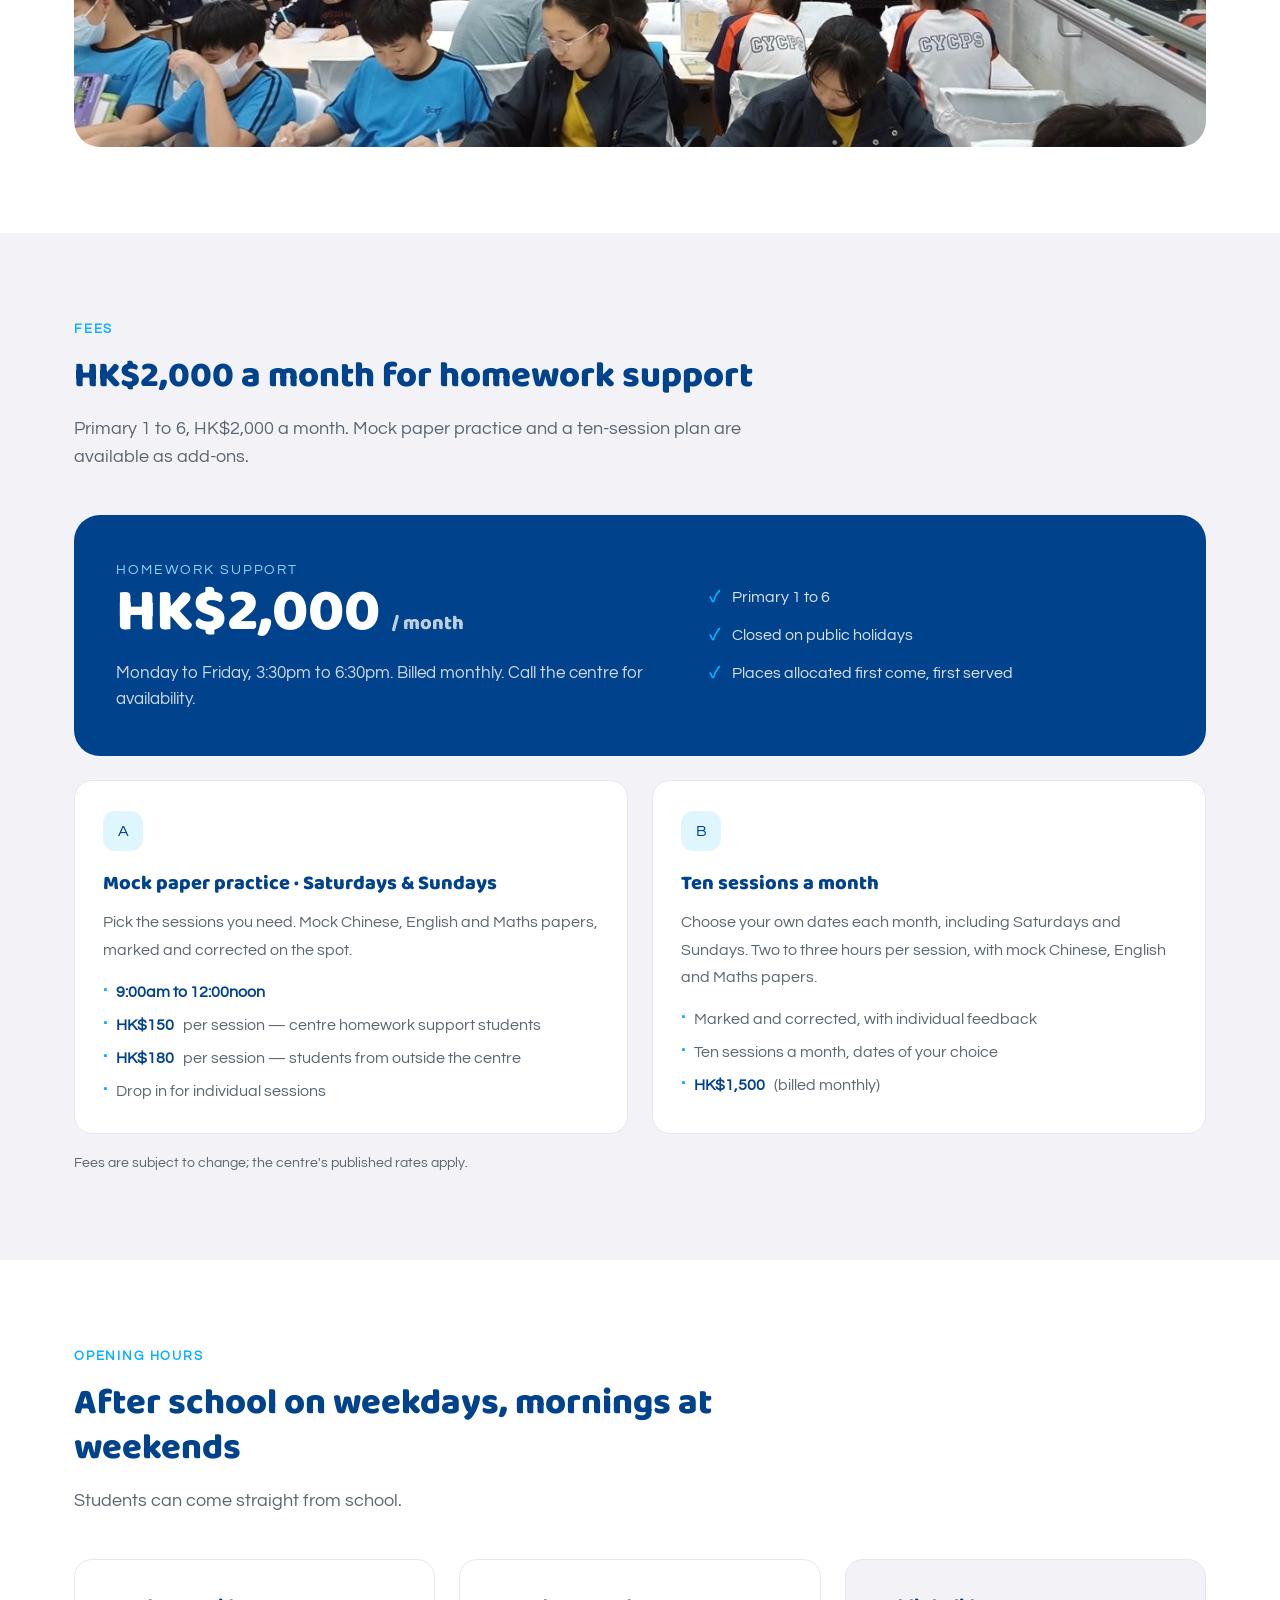
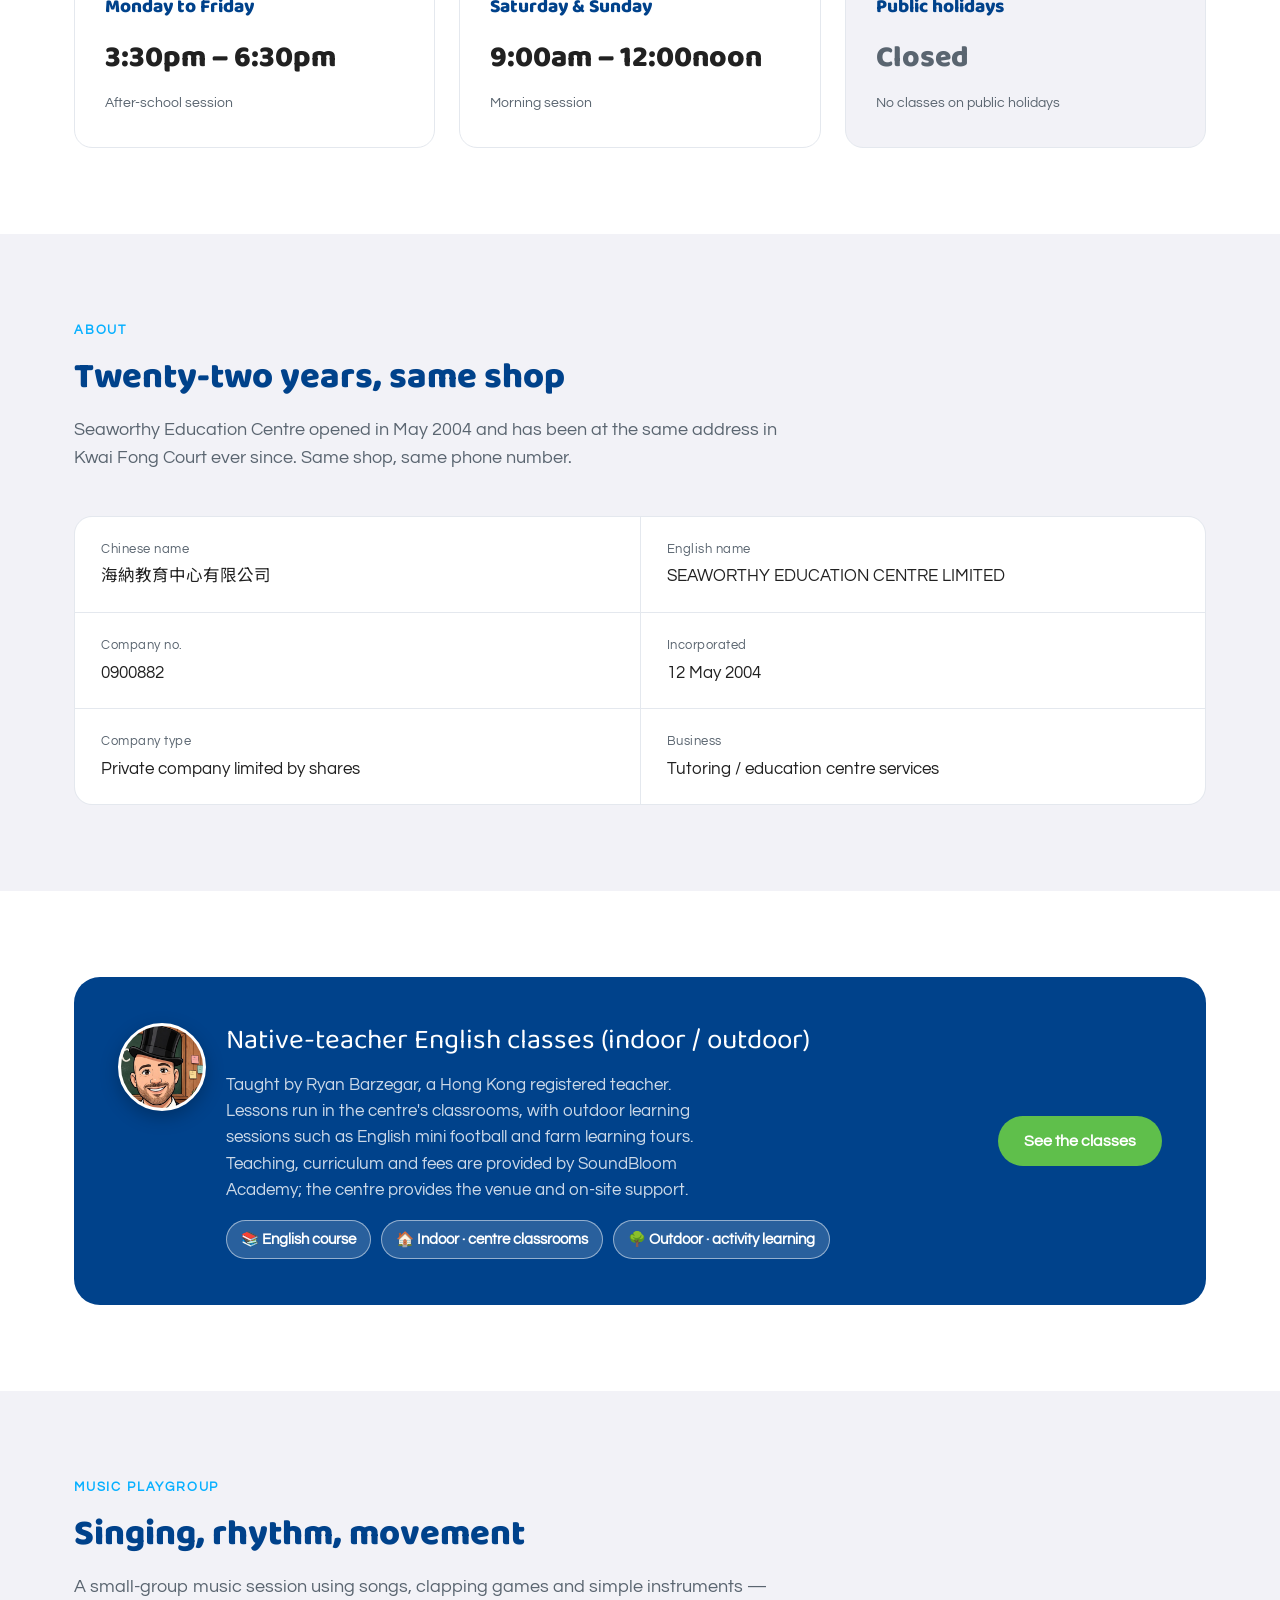
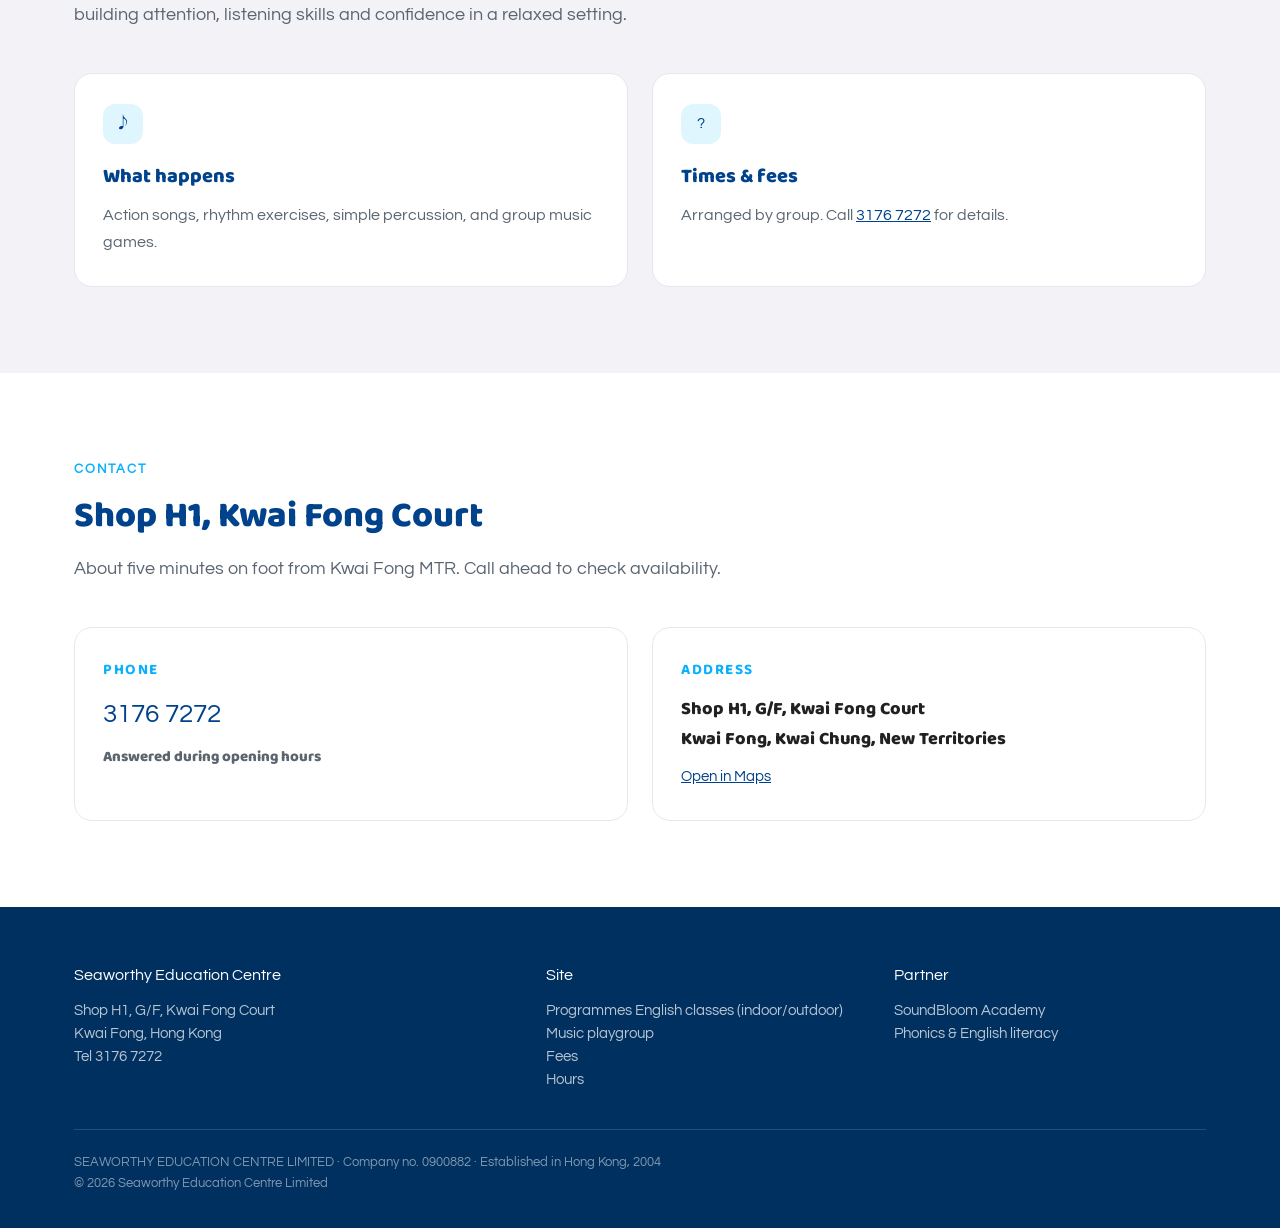
==== commit 22a812d9: "Remove late-arrival/no-make-up note from Seaworthy site" ====
--- a/en/index.html
+++ b/en/index.html
@@ -107,7 +107,6 @@
       <ul>
         <li>Primary 1 to 6</li>
         <li>Closed on public holidays</li>
-        <li>Late arrival or early leave: no make-up, no extra time</li>
         <li>Places allocated first come, first served</li>
       </ul>
     </div>
@@ -145,7 +144,7 @@
     <div class="sec-head">
       <span class="kicker">Opening hours</span>
       <h2>After school on weekdays, mornings at weekends</h2>
-      <p>Students can come straight from school. Late arrival or early leave cannot be made up.</p>
+      <p>Students can come straight from school.</p>
     </div>
     <div class="grid-3">
       <div class="time-card">
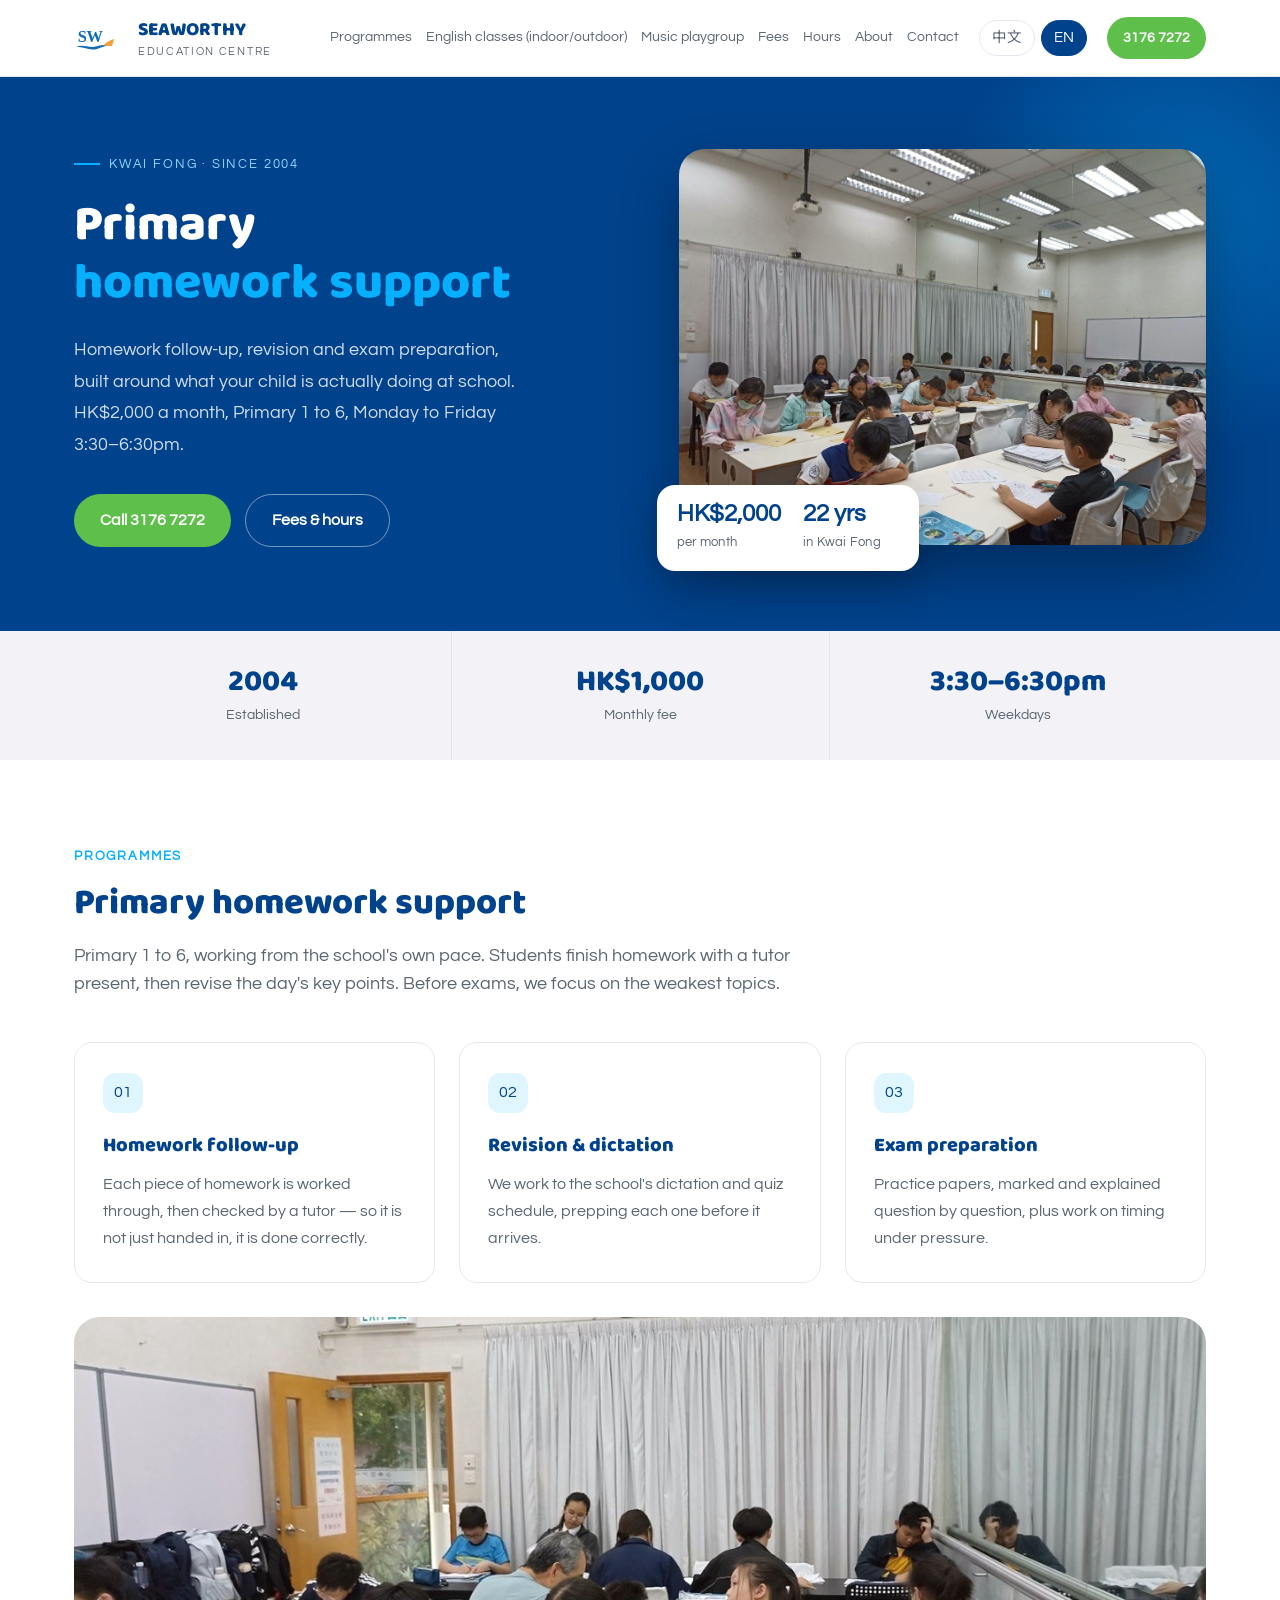
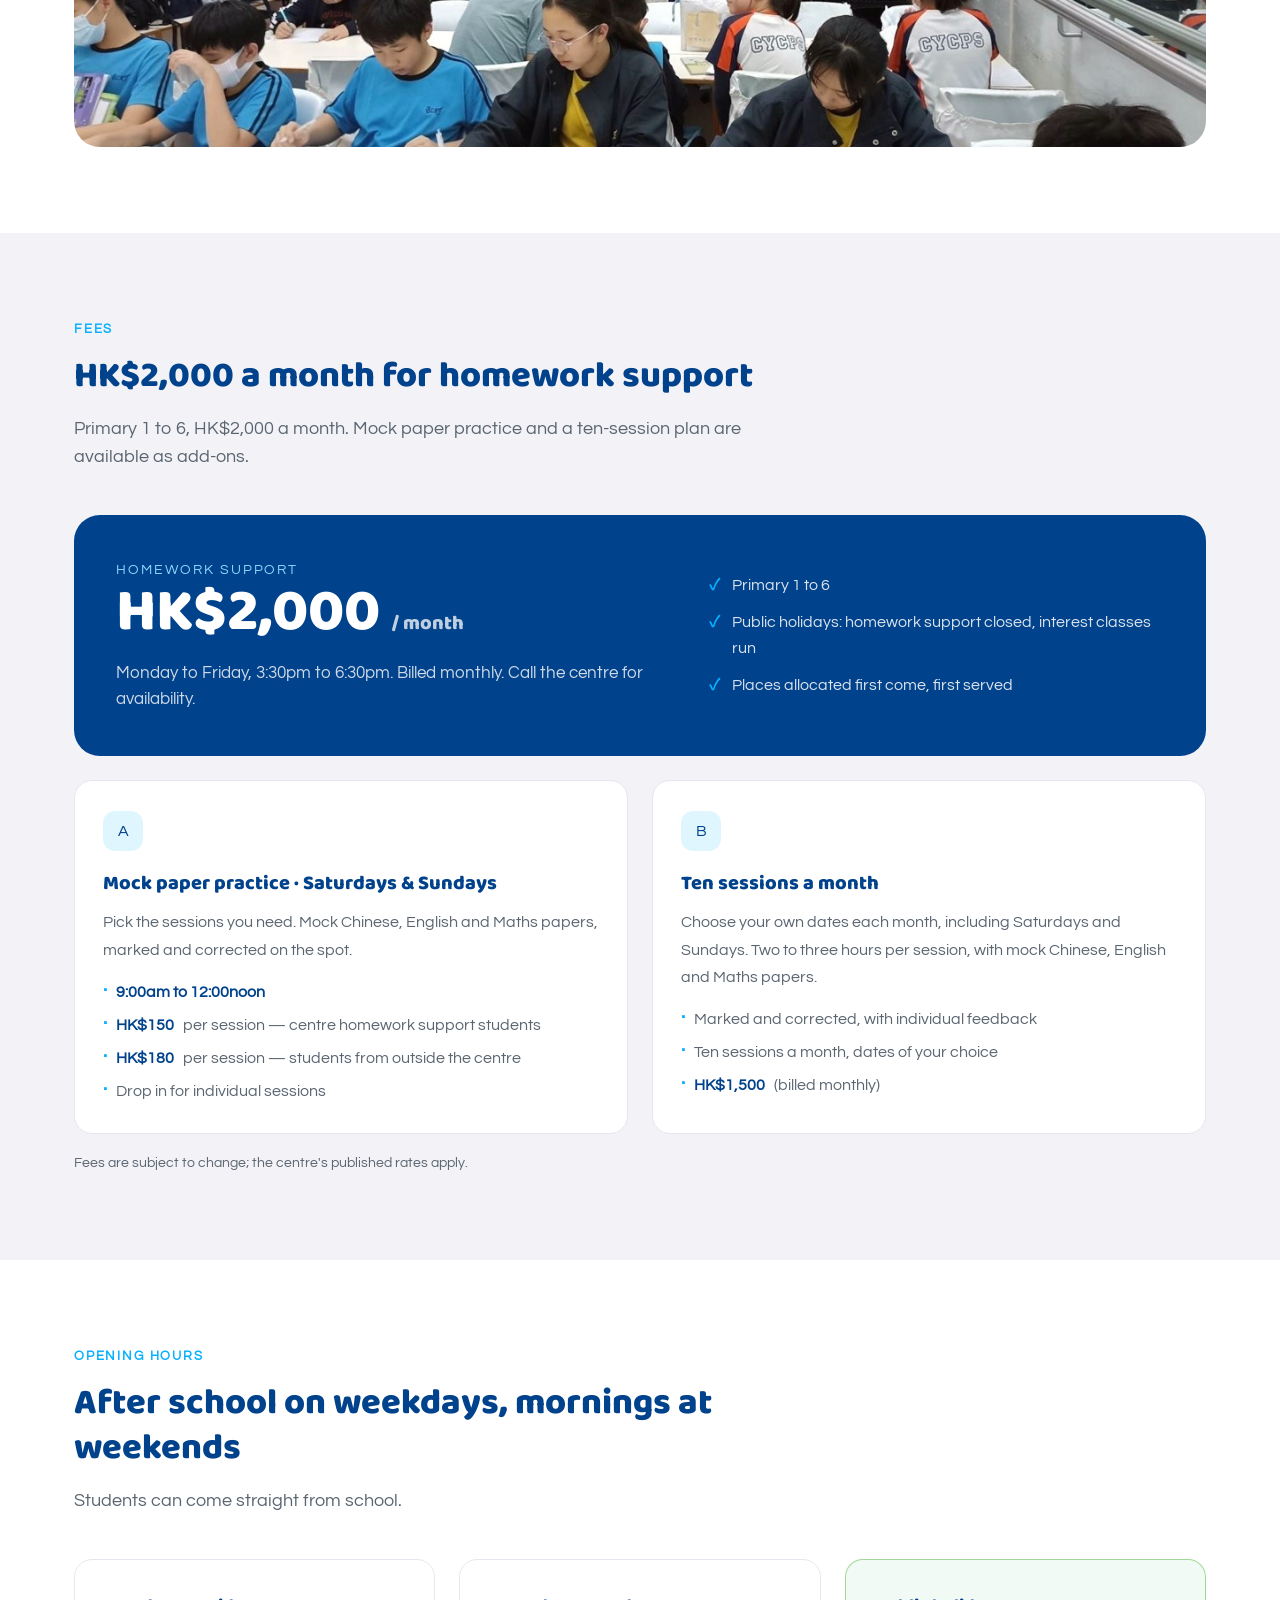
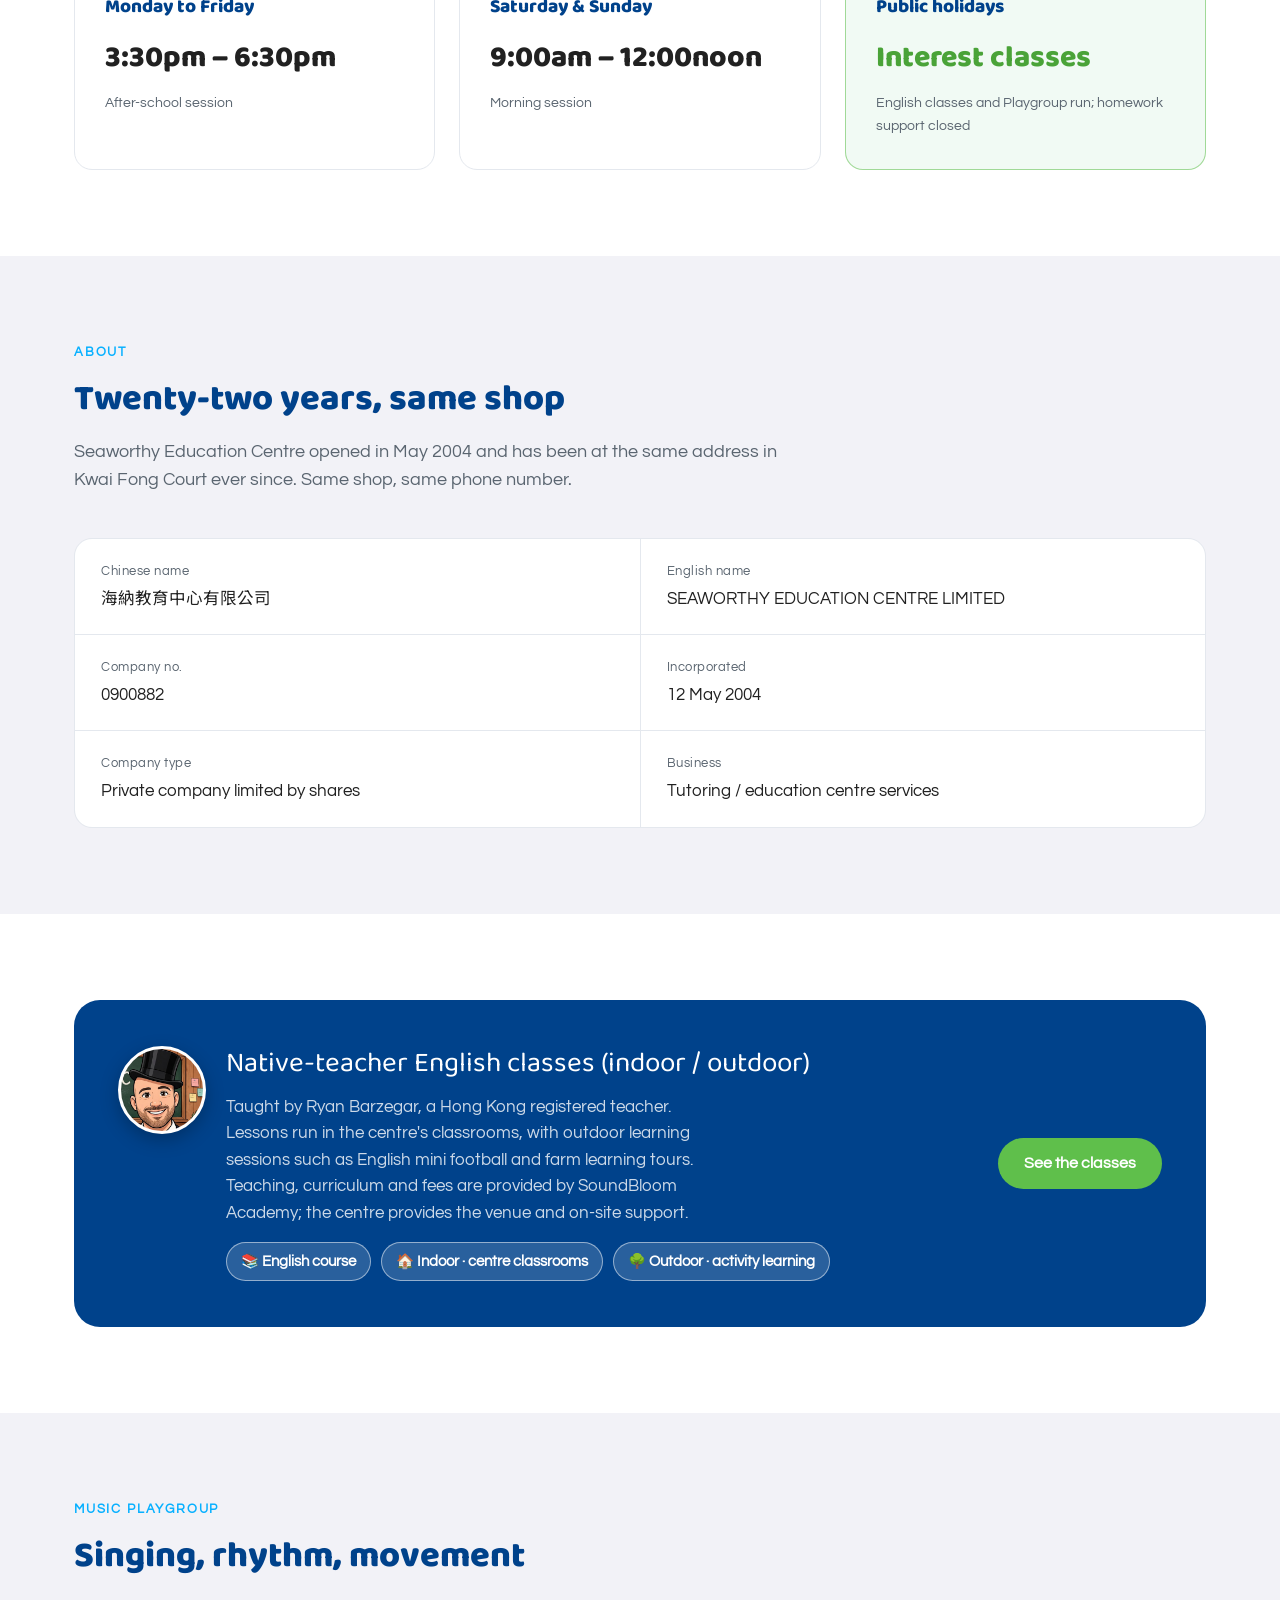
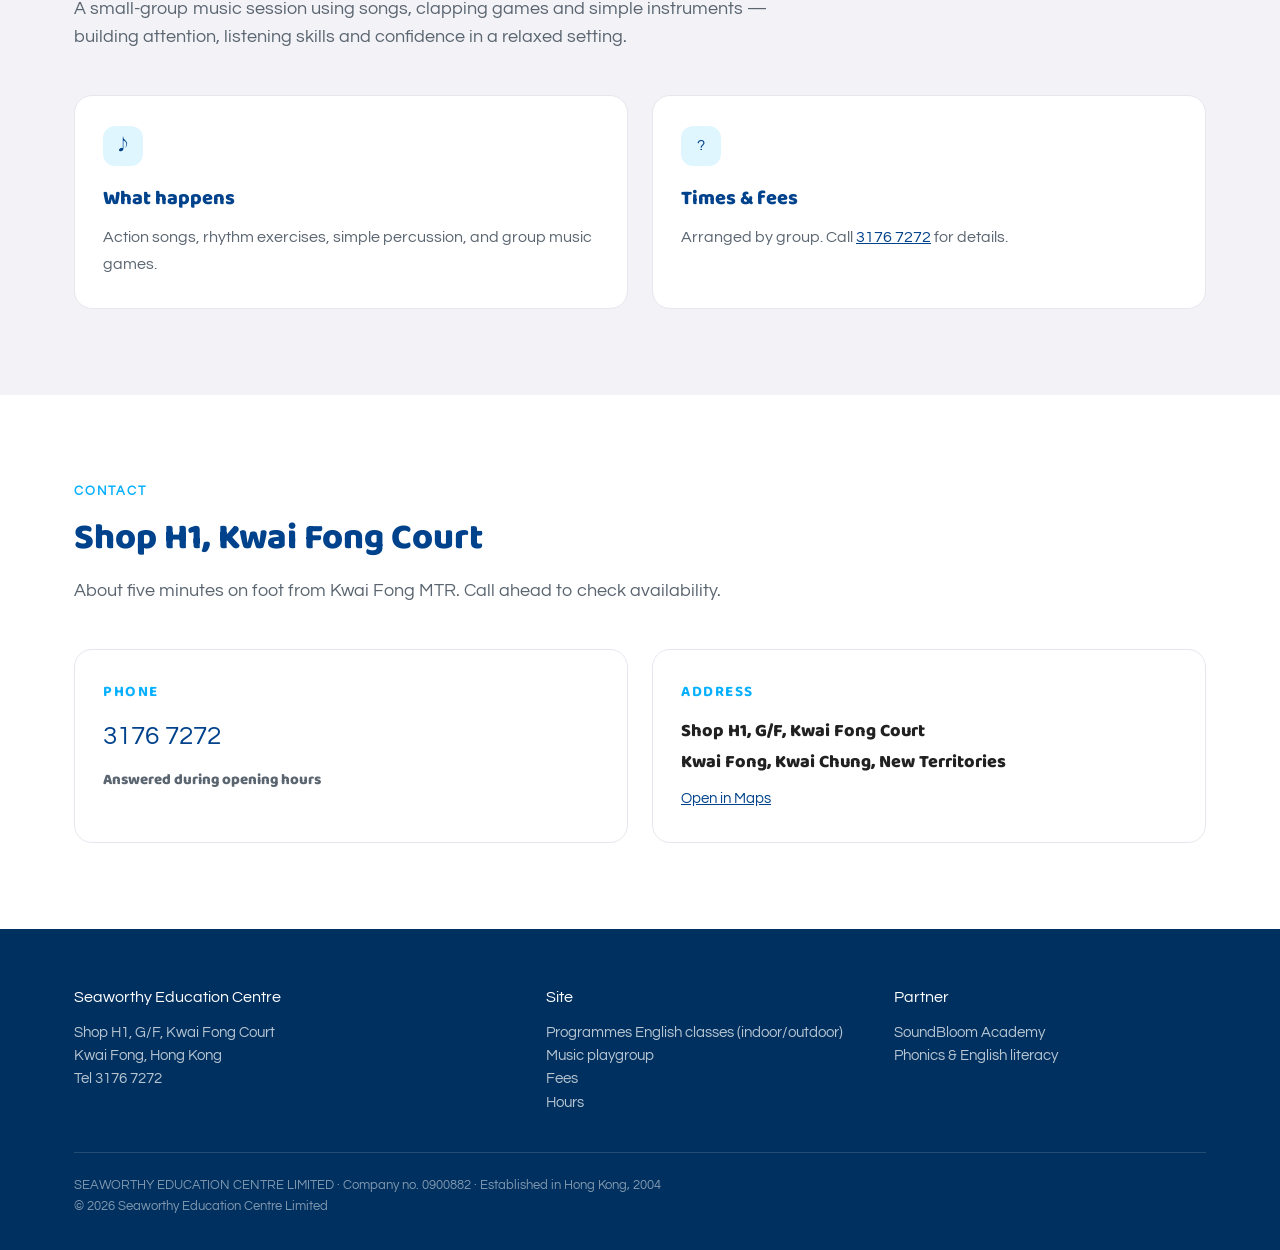
==== commit 544b2193: "Public holidays: interest classes (English + Playgroup) open, homework support closed" ====
--- a/en/index.html
+++ b/en/index.html
@@ -9,7 +9,7 @@
 <link rel="preconnect" href="https://fonts.gstatic.com" crossorigin>
 <link href="https://fonts.googleapis.com/css2?family=Baloo+2:wght@700;800&family=Questrial&family=Noto+Sans+TC:wght@400;500;700;900&display=swap" rel="stylesheet">
 <link rel="icon" href="../assets/logo-sw.svg" type="image/svg+xml">
-<link rel="stylesheet" href="../assets/style.css?v=8">
+<link rel="stylesheet" href="../assets/style.css?v=9">
 </head>
 <body>
 
@@ -106,7 +106,7 @@
       </div>
       <ul>
         <li>Primary 1 to 6</li>
-        <li>Closed on public holidays</li>
+        <li>Public holidays: homework support closed, interest classes run</li>
         <li>Places allocated first come, first served</li>
       </ul>
     </div>
@@ -157,10 +157,10 @@
         <div class="big">9:00am – 12:00noon</div>
         <div class="note">Morning session</div>
       </div>
-      <div class="time-card is-closed">
+      <div class="time-card is-open">
         <h3>Public holidays</h3>
-        <div class="big">Closed</div>
-        <div class="note">No classes on public holidays</div>
+        <div class="big">Interest classes</div>
+        <div class="note">English classes and Playgroup run; homework support closed</div>
       </div>
     </div>
   </div>
--- a/assets/style.css
+++ b/assets/style.css
@@ -260,3 +260,5 @@
   .partner-face{width:68px;height:68px}
 }
 .partner .chips-row span{color:#fff;background:rgba(255,255,255,.16);border-color:rgba(255,255,255,.5)}
+.time-card.is-open{background:#F1FAF4;border-color:rgba(95,191,75,.55)}
+.time-card.is-open .big{color:var(--green-dark)}
